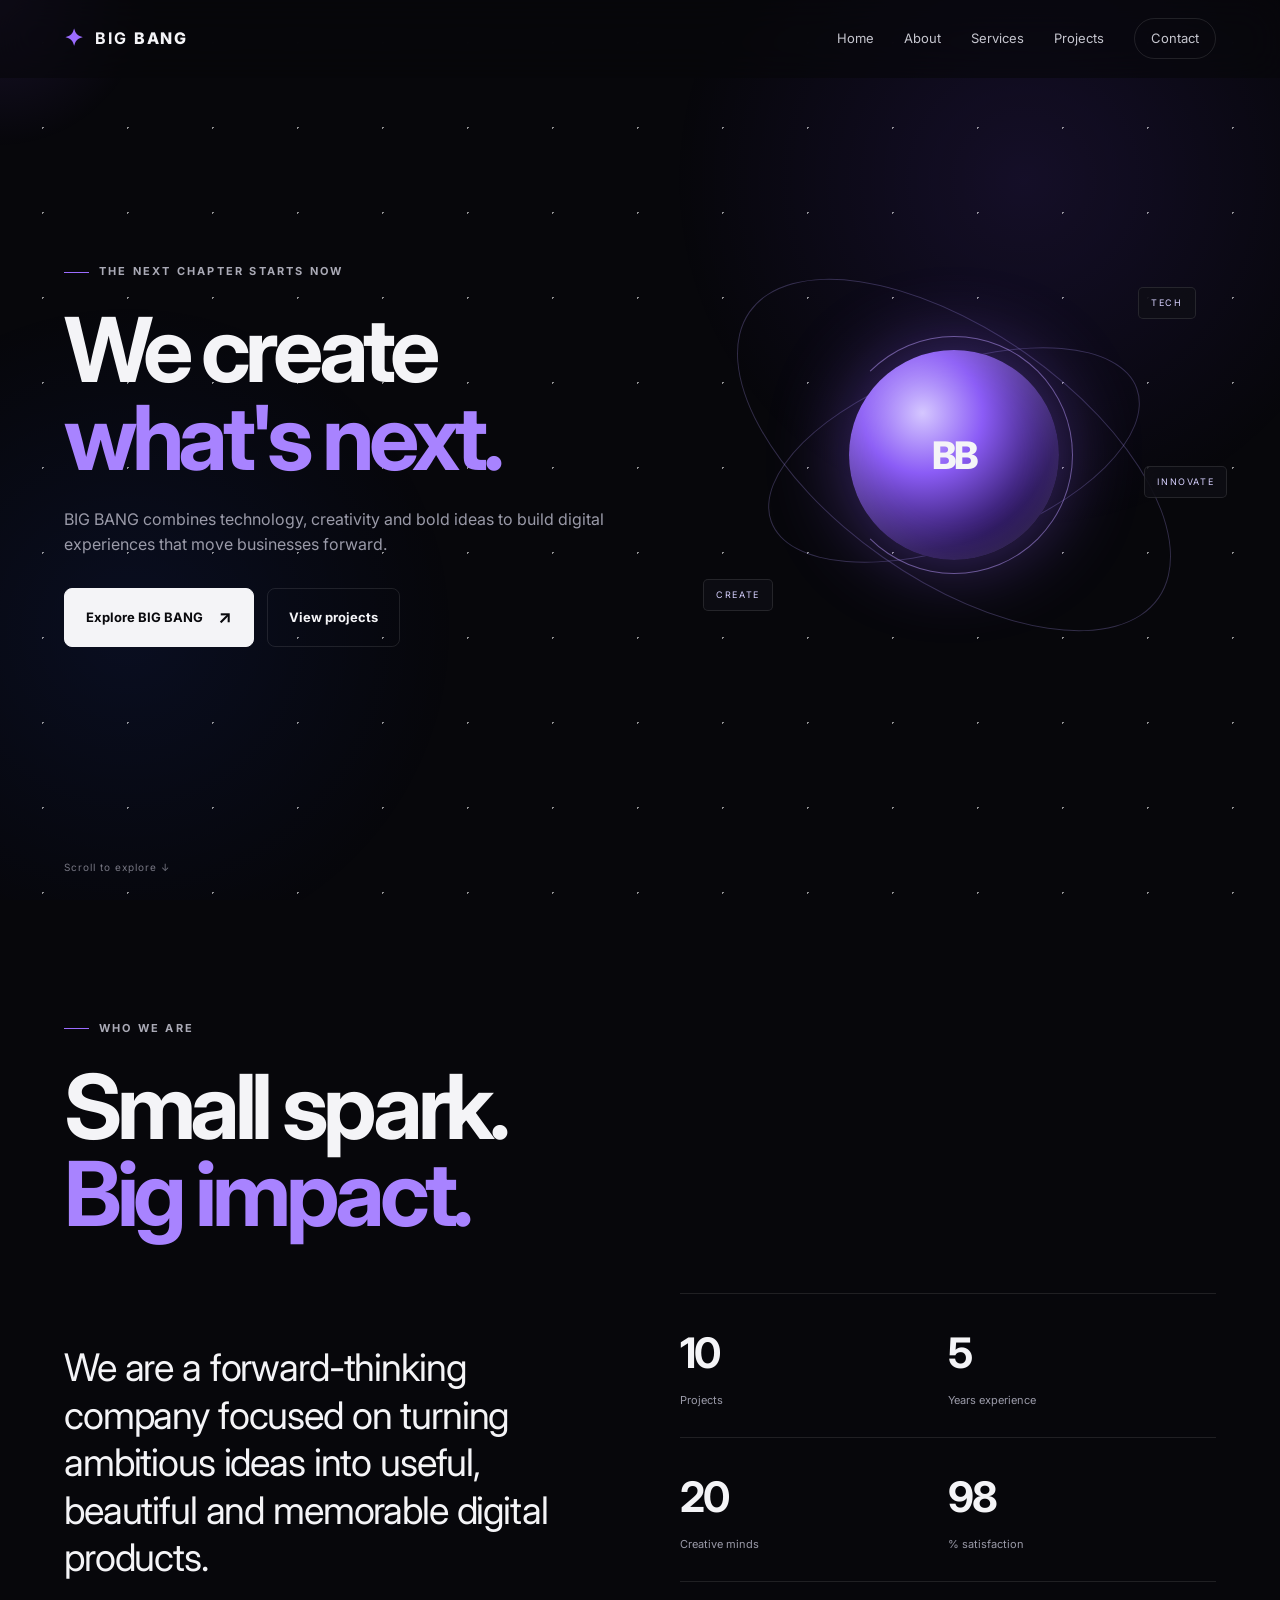
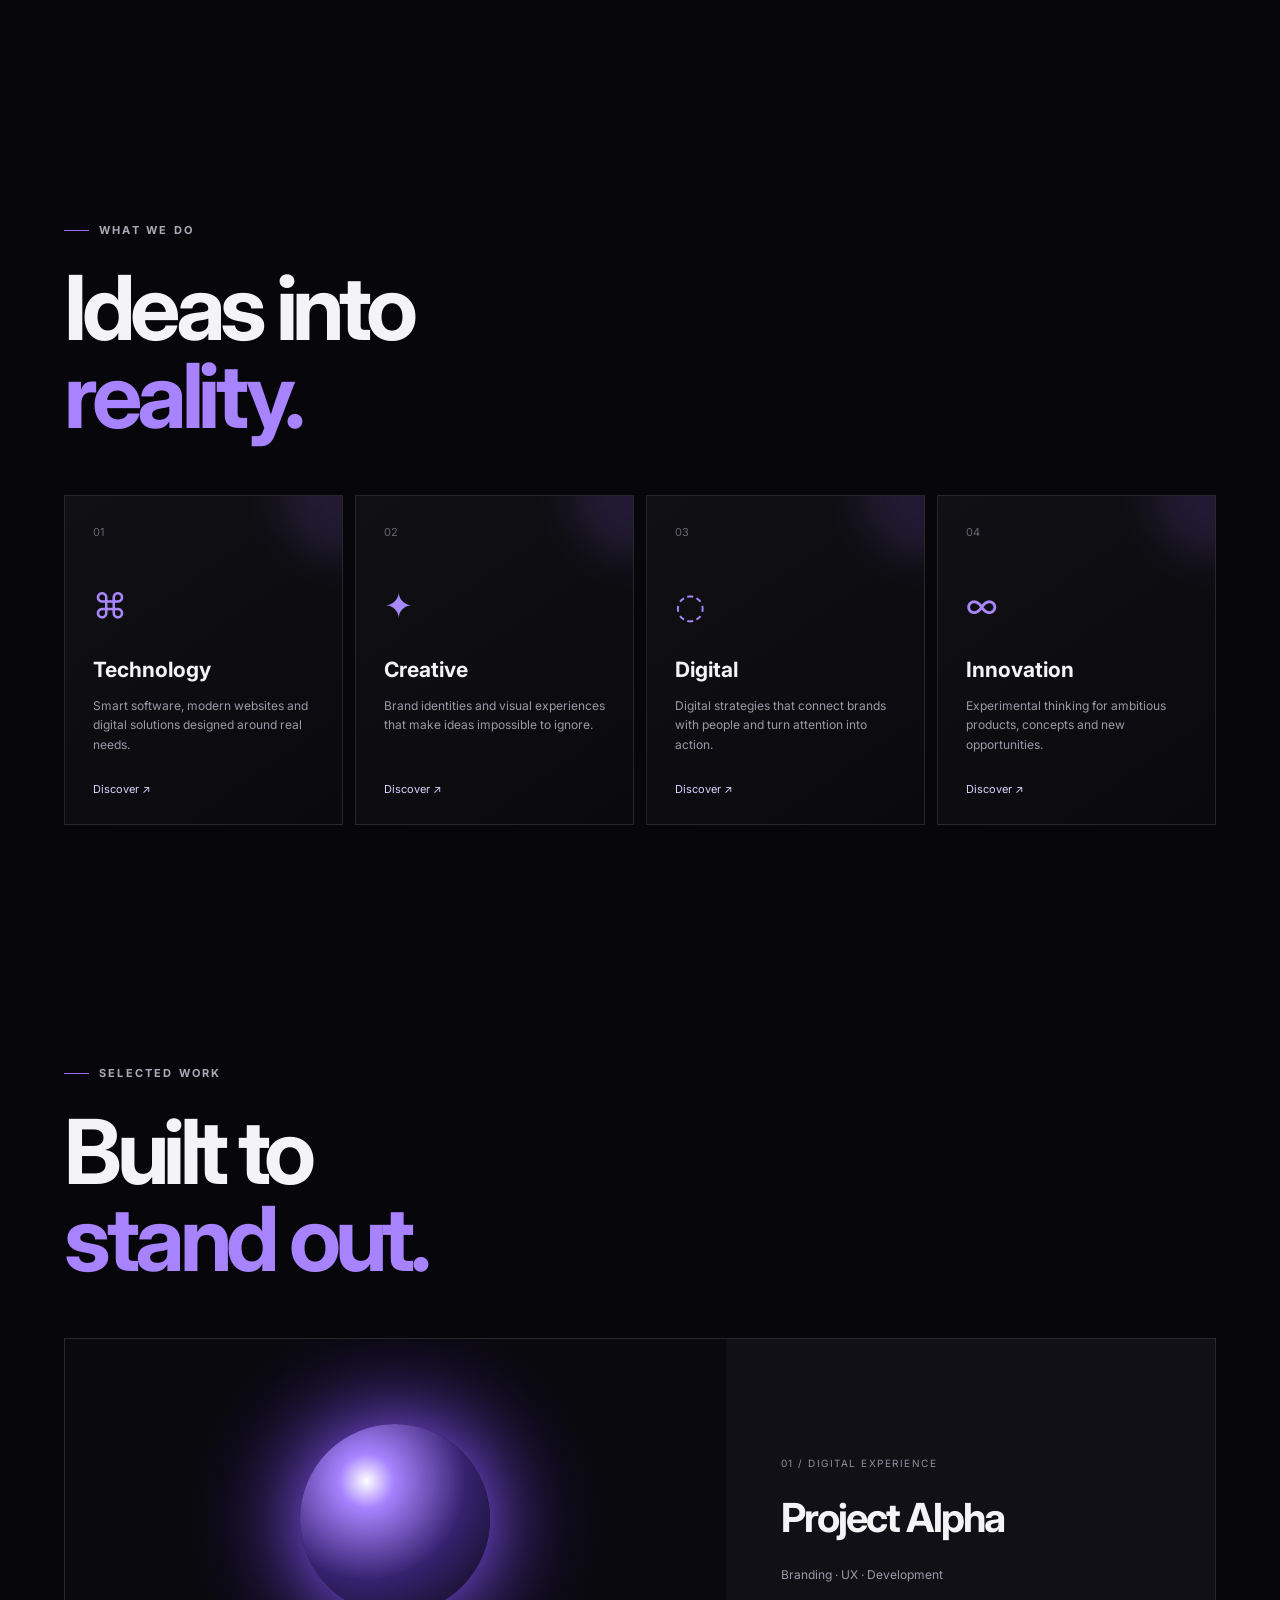
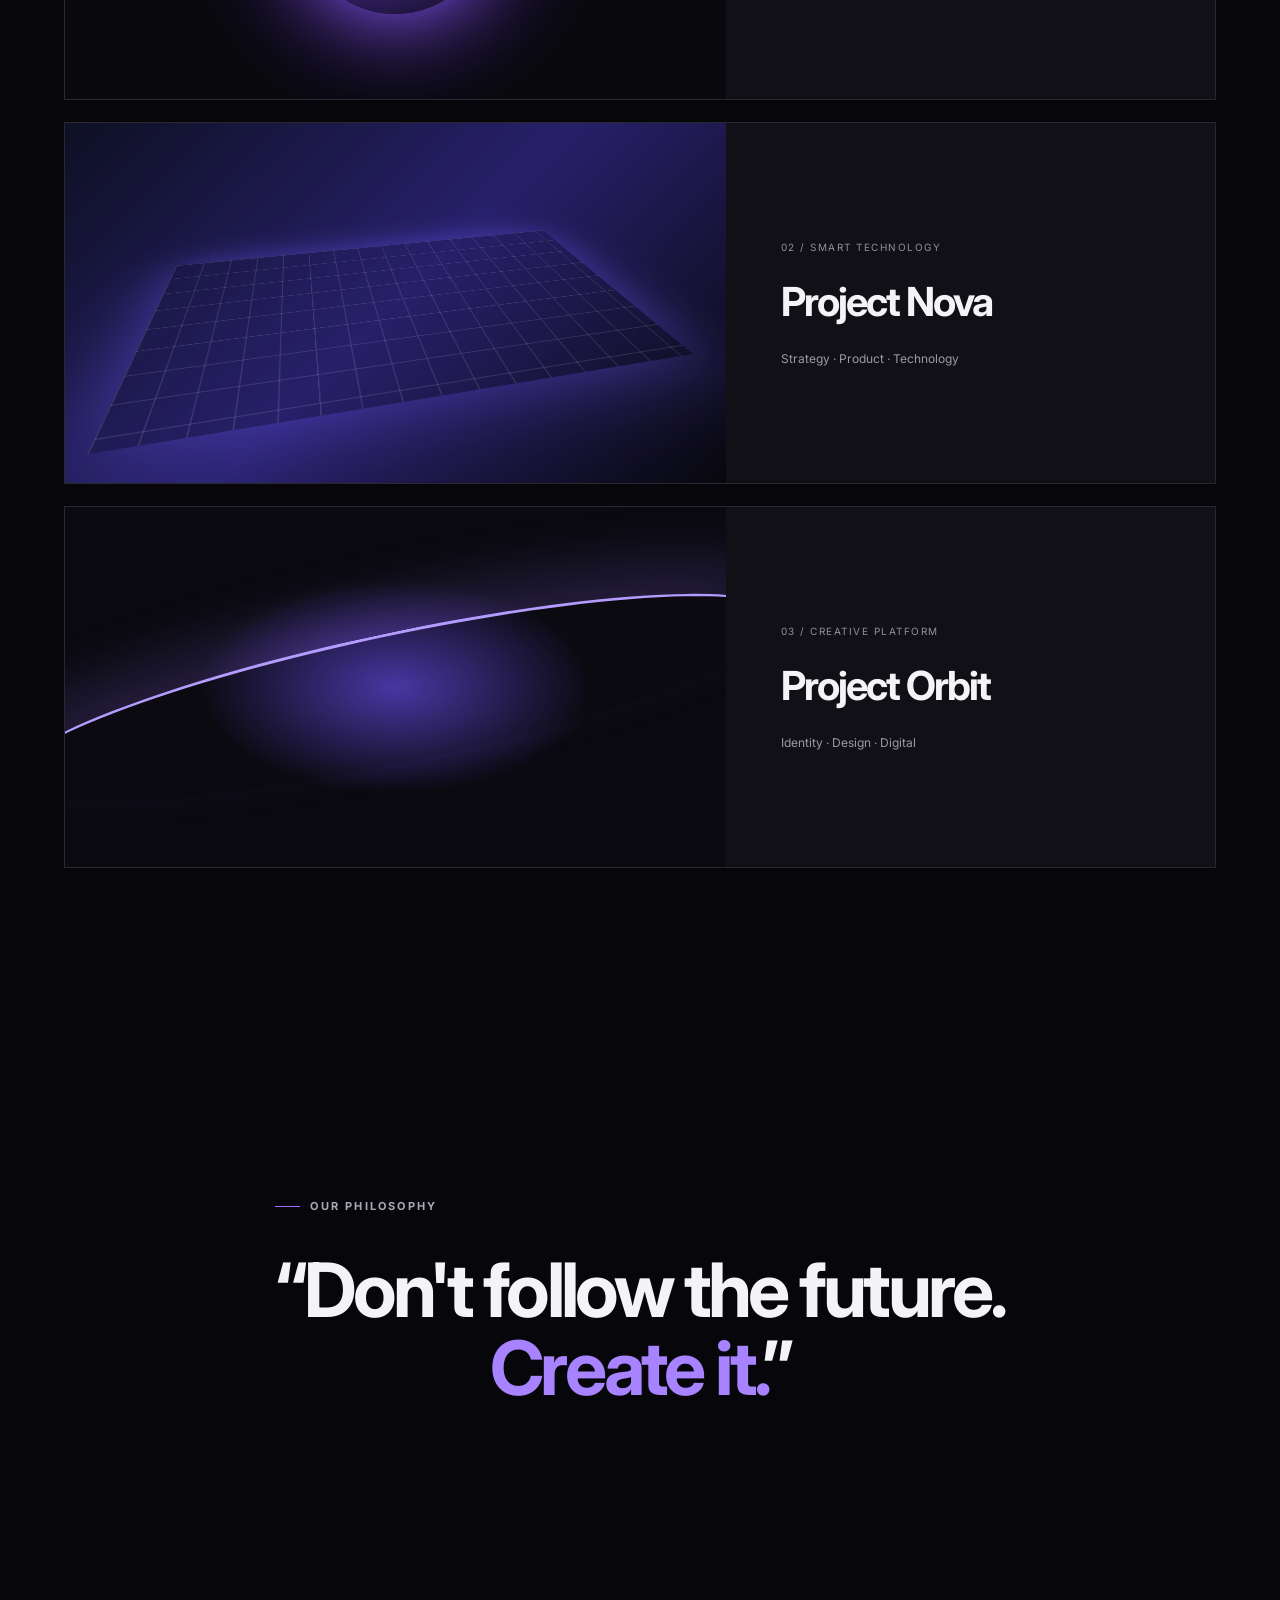
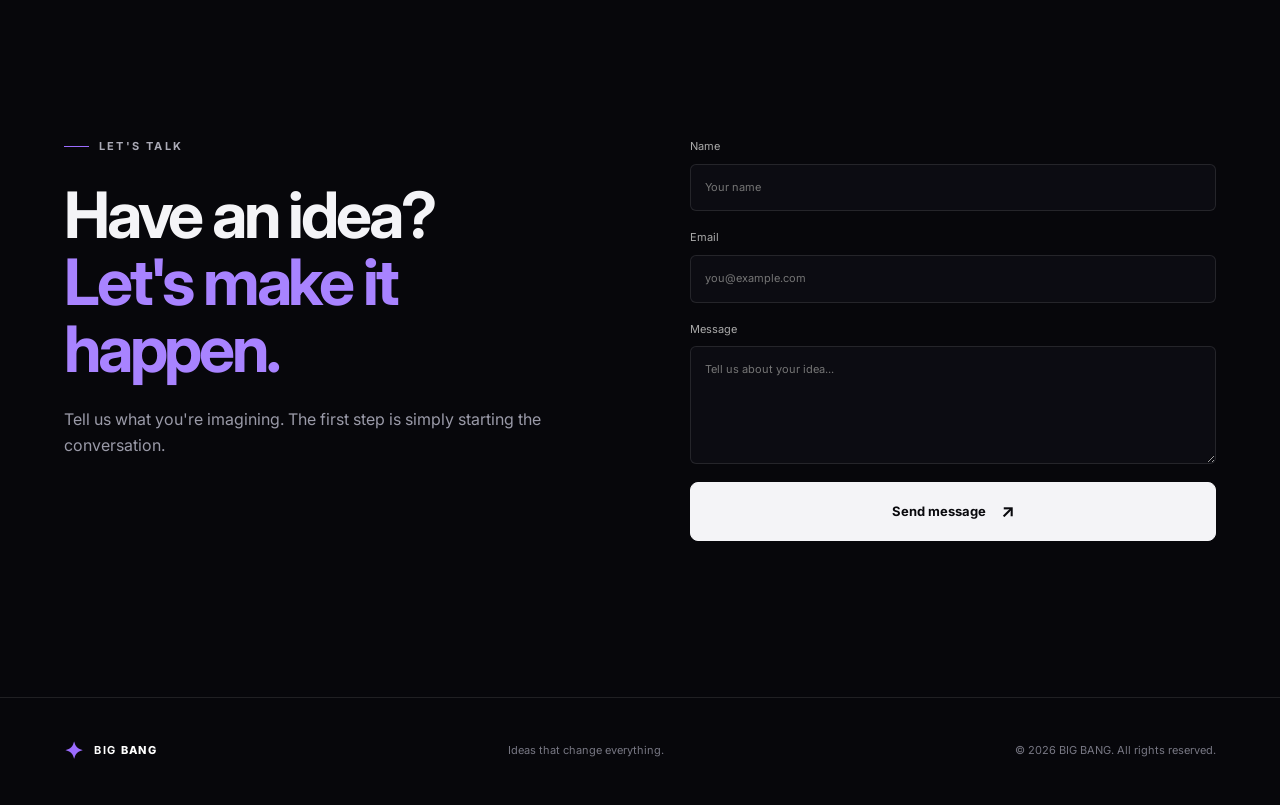
==== index.html @ d63a183f "Create BIG BANG website" ====
<!DOCTYPE html>
<html lang="en">
<head>
  <meta charset="UTF-8">
  <meta name="viewport" content="width=device-width, initial-scale=1.0">
  <meta name="description" content="BIG BANG — Technology, creativity and innovation.">
  <title>BIG BANG — Create the Future</title>
  <link rel="preconnect" href="https://fonts.googleapis.com">
  <link rel="preconnect" href="https://fonts.gstatic.com" crossorigin>
  <link href="https://fonts.googleapis.com/css2?family=Inter:wght@400;500;600;700;800&display=swap" rel="stylesheet">
  <link rel="stylesheet" href="style.css">
</head>
<body>
  <div class="cursor-glow"></div>
  <div class="stars"></div>

  <header class="site-header">
    <a class="logo" href="#home" aria-label="BIG BANG home">
      <span class="logo-mark">✦</span>
      <span>BIG <b>BANG</b></span>
    </a>

    <button class="menu-toggle" aria-label="Open menu" aria-expanded="false">☰</button>

    <nav class="nav">
      <a href="#home">Home</a>
      <a href="#about">About</a>
      <a href="#services">Services</a>
      <a href="#projects">Projects</a>
      <a href="#contact" class="nav-cta">Contact</a>
    </nav>
  </header>

  <main id="home">
    <section class="hero section">
      <div class="hero-copy reveal">
        <p class="eyebrow"><span></span> THE NEXT CHAPTER STARTS NOW</p>
        <h1>We create<br><em>what's next.</em></h1>
        <p class="hero-text">
          BIG BANG combines technology, creativity and bold ideas to build digital experiences that move businesses forward.
        </p>
        <div class="hero-actions">
          <a href="#services" class="button primary">Explore BIG BANG <span>↗</span></a>
          <a href="#projects" class="button ghost">View projects</a>
        </div>
      </div>

      <div class="hero-visual reveal">
        <div class="orbit orbit-one"></div>
        <div class="orbit orbit-two"></div>
        <div class="core">
          <div class="core-ring"></div>
          <span>BB</span>
        </div>
        <div class="floating-tag tag-one">TECH</div>
        <div class="floating-tag tag-two">CREATE</div>
        <div class="floating-tag tag-three">INNOVATE</div>
      </div>

      <a class="scroll-cue" href="#about">Scroll to explore ↓</a>
    </section>

    <section id="about" class="section about">
      <div class="section-heading reveal">
        <p class="eyebrow"><span></span> WHO WE ARE</p>
        <h2>Small spark.<br><em>Big impact.</em></h2>
      </div>
      <div class="about-content">
        <p class="lead reveal">
          We are a forward-thinking company focused on turning ambitious ideas into useful, beautiful and memorable digital products.
        </p>
        <div class="stats">
          <div class="stat reveal"><strong data-count="10">0</strong><span>Projects</span></div>
          <div class="stat reveal"><strong data-count="5">0</strong><span>Years experience</span></div>
          <div class="stat reveal"><strong data-count="20">0</strong><span>Creative minds</span></div>
          <div class="stat reveal"><strong data-count="98">0</strong><span>% satisfaction</span></div>
        </div>
      </div>
    </section>

    <section id="services" class="section">
      <div class="section-heading reveal">
        <p class="eyebrow"><span></span> WHAT WE DO</p>
        <h2>Ideas into<br><em>reality.</em></h2>
      </div>

      <div class="service-grid">
        <article class="service-card reveal">
          <div class="service-number">01</div>
          <div class="service-icon">⌘</div>
          <h3>Technology</h3>
          <p>Smart software, modern websites and digital solutions designed around real needs.</p>
          <a href="#contact">Discover <span>↗</span></a>
        </article>
        <article class="service-card reveal">
          <div class="service-number">02</div>
          <div class="service-icon">✦</div>
          <h3>Creative</h3>
          <p>Brand identities and visual experiences that make ideas impossible to ignore.</p>
          <a href="#contact">Discover <span>↗</span></a>
        </article>
        <article class="service-card reveal">
          <div class="service-number">03</div>
          <div class="service-icon">◌</div>
          <h3>Digital</h3>
          <p>Digital strategies that connect brands with people and turn attention into action.</p>
          <a href="#contact">Discover <span>↗</span></a>
        </article>
        <article class="service-card reveal">
          <div class="service-number">04</div>
          <div class="service-icon">∞</div>
          <h3>Innovation</h3>
          <p>Experimental thinking for ambitious products, concepts and new opportunities.</p>
          <a href="#contact">Discover <span>↗</span></a>
        </article>
      </div>
    </section>

    <section id="projects" class="section projects">
      <div class="section-heading reveal">
        <p class="eyebrow"><span></span> SELECTED WORK</p>
        <h2>Built to<br><em>stand out.</em></h2>
      </div>

      <div class="project-list">
        <article class="project-card project-a reveal">
          <div class="project-art"><div class="project-orb"></div></div>
          <div class="project-info">
            <p>01 / DIGITAL EXPERIENCE</p>
            <h3>Project Alpha</h3>
            <span>Branding · UX · Development</span>
          </div>
        </article>
        <article class="project-card project-b reveal">
          <div class="project-art"><div class="project-grid"></div></div>
          <div class="project-info">
            <p>02 / SMART TECHNOLOGY</p>
            <h3>Project Nova</h3>
            <span>Strategy · Product · Technology</span>
          </div>
        </article>
        <article class="project-card project-c reveal">
          <div class="project-art"><div class="project-wave"></div></div>
          <div class="project-info">
            <p>03 / CREATIVE PLATFORM</p>
            <h3>Project Orbit</h3>
            <span>Identity · Design · Digital</span>
          </div>
        </article>
      </div>
    </section>

    <section class="quote section">
      <div class="quote-inner reveal">
        <p class="eyebrow"><span></span> OUR PHILOSOPHY</p>
        <blockquote>“Don't follow the future.<br><em>Create it.</em>”</blockquote>
      </div>
    </section>

    <section id="contact" class="section contact">
      <div class="contact-copy reveal">
        <p class="eyebrow"><span></span> LET'S TALK</p>
        <h2>Have an idea?<br><em>Let's make it happen.</em></h2>
        <p>Tell us what you're imagining. The first step is simply starting the conversation.</p>
      </div>

      <form class="contact-form reveal" id="contactForm">
        <label>Name<input type="text" name="name" placeholder="Your name" required></label>
        <label>Email<input type="email" name="email" placeholder="you@example.com" required></label>
        <label>Message<textarea name="message" rows="5" placeholder="Tell us about your idea..." required></textarea></label>
        <button class="button primary" type="submit">Send message <span>↗</span></button>
        <p class="form-status" aria-live="polite"></p>
      </form>
    </section>
  </main>

  <footer>
    <div class="logo"><span class="logo-mark">✦</span><span>BIG <b>BANG</b></span></div>
    <p>Ideas that change everything.</p>
    <p>© <span id="year"></span> BIG BANG. All rights reserved.</p>
  </footer>

  <script src="script.js"></script>
</body>
</html>
---- style.css ----
:root{
  --bg:#07070b;
  --surface:#101016;
  --surface-2:#15151d;
  --text:#f4f4f7;
  --muted:#9a9aa8;
  --line:rgba(255,255,255,.10);
  --accent:#9b6cff;
  --accent-2:#5f7cff;
  --max:1180px;
}
*{box-sizing:border-box;margin:0;padding:0}
html{scroll-behavior:smooth}
body{
  background:var(--bg);color:var(--text);font-family:Inter,Arial,sans-serif;
  overflow-x:hidden;line-height:1.6;
}
body:before{
  content:"";position:fixed;inset:0;pointer-events:none;z-index:-3;
  background:radial-gradient(circle at 80% 20%,rgba(120,70,255,.12),transparent 28%),
             radial-gradient(circle at 10% 70%,rgba(40,90,255,.09),transparent 25%);
}
a{color:inherit;text-decoration:none}
button,input,textarea{font:inherit}
.stars{
  position:fixed;inset:0;z-index:-2;opacity:.55;pointer-events:none;
  background-image:radial-gradient(#fff 1px,transparent 1px);
  background-size:85px 85px;
  animation:starsMove 22s linear infinite;
}
.cursor-glow{
  position:fixed;width:320px;height:320px;border-radius:50%;pointer-events:none;
  transform:translate(-50%,-50%);z-index:-1;
  background:radial-gradient(circle,rgba(145,94,255,.13),transparent 65%);
}
.site-header{
  position:fixed;top:0;left:0;right:0;height:78px;padding:0 5%;
  display:flex;align-items:center;justify-content:space-between;z-index:20;
  background:rgba(7,7,11,.62);backdrop-filter:blur(18px);
  border-bottom:1px solid transparent;transition:.3s;
}
.site-header.scrolled{border-color:var(--line)}
.logo{display:flex;align-items:center;gap:10px;font-weight:700;letter-spacing:.12em}
.logo b{font-weight:800}
.logo-mark{color:var(--accent);font-size:23px}
.nav{display:flex;gap:30px;align-items:center}
.nav a{font-size:13px;color:#c6c6cf;transition:.2s}
.nav a:hover{color:#fff}
.nav-cta{border:1px solid var(--line);padding:9px 16px;border-radius:99px}
.menu-toggle{display:none;background:none;border:0;color:#fff;font-size:25px}
.section{width:min(var(--max),90%);margin:auto;padding:120px 0}
.hero{
  min-height:100vh;display:grid;grid-template-columns:1.05fr .95fr;
  align-items:center;gap:50px;position:relative;padding-top:130px;
}
.eyebrow{font-size:11px;letter-spacing:.2em;color:#aaaab6;font-weight:700;display:flex;align-items:center;gap:10px}
.eyebrow span{width:25px;height:1px;background:var(--accent);display:inline-block}
.hero h1,.section-heading h2{font-size:clamp(52px,7vw,96px);line-height:.98;letter-spacing:-.06em;margin:25px 0}
em{font-style:normal;color:#a883ff}
.hero-text{max-width:570px;color:var(--muted);font-size:16px}
.hero-actions{display:flex;gap:13px;margin-top:30px;flex-wrap:wrap}
.button{display:inline-flex;align-items:center;justify-content:center;gap:15px;border-radius:8px;padding:14px 21px;border:1px solid var(--line);font-size:13px;font-weight:700;cursor:pointer;transition:.25s}
.button span{font-size:18px}
.button.primary{background:#f4f4f7;color:#09090d;border-color:#f4f4f7}
.button.primary:hover{transform:translateY(-3px);box-shadow:0 15px 35px rgba(160,120,255,.2)}
.button.ghost:hover{background:rgba(255,255,255,.06)}
.hero-visual{height:560px;position:relative;display:grid;place-items:center}
.core{
  width:210px;height:210px;border-radius:50%;display:grid;place-items:center;position:relative;
  background:radial-gradient(circle at 35% 30%,#d5c7ff,#8b5cf6 30%,#2a155d 68%,#0b0717);
  box-shadow:0 0 80px rgba(140,91,255,.45),inset 0 0 45px rgba(255,255,255,.15);
  animation:pulse 4s ease-in-out infinite;
}
.core span{font-size:38px;font-weight:800;letter-spacing:-.08em}
.core-ring{position:absolute;inset:-14px;border:1px solid rgba(188,155,255,.5);border-radius:50%;border-left-color:transparent}
.orbit{position:absolute;border:1px solid rgba(180,160,255,.25);border-radius:50%;transform:rotate(-20deg)}
.orbit-one{width:390px;height:180px;animation:orbit 8s linear infinite}
.orbit-two{width:500px;height:250px;transform:rotate(35deg);animation:orbitReverse 11s linear infinite}
.floating-tag{position:absolute;border:1px solid var(--line);background:rgba(15,15,22,.75);backdrop-filter:blur(10px);padding:8px 12px;border-radius:5px;font-size:9px;letter-spacing:.18em;color:#d7d1ff}
.tag-one{top:20%;right:4%}.tag-two{bottom:22%;left:2%}.tag-three{top:52%;right:-2%}
.scroll-cue{position:absolute;bottom:25px;left:0;font-size:10px;color:#777783;letter-spacing:.1em}
.section-heading{margin-bottom:55px}
.about-content{display:grid;grid-template-columns:1fr 1fr;gap:80px;align-items:end}
.lead{font-size:clamp(23px,3vw,38px);line-height:1.25;letter-spacing:-.03em}
.stats{display:grid;grid-template-columns:1fr 1fr;border-top:1px solid var(--line)}
.stat{padding:25px 0;border-bottom:1px solid var(--line)}
.stat strong{font-size:42px;letter-spacing:-.05em;display:block}
.stat span{font-size:11px;color:var(--muted)}
.service-grid{display:grid;grid-template-columns:repeat(4,1fr);gap:12px}
.service-card{
  background:linear-gradient(145deg,rgba(255,255,255,.045),rgba(255,255,255,.015));
  border:1px solid var(--line);padding:28px;min-height:330px;position:relative;
  transition:.3s;overflow:hidden;
}
.service-card:before{content:"";position:absolute;width:120px;height:120px;border-radius:50%;right:-60px;top:-60px;background:rgba(151,104,255,.15);filter:blur(20px)}
.service-card:hover{transform:translateY(-7px);border-color:rgba(170,130,255,.4)}
.service-number{font-size:11px;color:#666672}
.service-icon{font-size:35px;color:#a987ff;margin:35px 0 20px}
.service-card h3{font-size:21px;margin-bottom:10px}
.service-card p{font-size:12px;color:var(--muted)}
.service-card a{position:absolute;bottom:25px;font-size:11px;color:#d9d2ff}
.project-list{display:grid;gap:22px}
.project-card{display:grid;grid-template-columns:1.35fr 1fr;min-height:360px;background:var(--surface);border:1px solid var(--line);overflow:hidden}
.project-art{min-height:360px;position:relative;overflow:hidden}
.project-a .project-art{background:radial-gradient(circle at 50% 50%,#8d5cff,transparent 17%),radial-gradient(circle at 50% 50%,#271553,transparent 55%),#09090e}
.project-b .project-art{background:linear-gradient(135deg,#0e1024,#27206a,#08080d)}
.project-c .project-art{background:radial-gradient(ellipse at 50% 50%,#4936a3,transparent 42%),#0a0a10}
.project-orb{position:absolute;width:190px;height:190px;border-radius:50%;top:50%;left:50%;transform:translate(-50%,-50%);box-shadow:0 0 80px #8d5cff;background:radial-gradient(circle at 35% 30%,#fff,#a783ff 15%,#36216e 55%,#09090e)}
.project-grid{position:absolute;inset:15%;background:linear-gradient(rgba(255,255,255,.12) 1px,transparent 1px),linear-gradient(90deg,rgba(255,255,255,.12) 1px,transparent 1px);background-size:30px 30px;transform:perspective(400px) rotateX(55deg) rotateZ(-12deg);box-shadow:0 0 70px rgba(111,91,255,.5)}
.project-wave{position:absolute;width:120%;height:130px;left:-10%;top:35%;border:3px solid #b49cff;border-color:#b49cff transparent transparent;border-radius:50%;transform:rotate(-12deg);box-shadow:0 -30px 60px rgba(150,110,255,.2)}
.project-info{padding:55px;display:flex;flex-direction:column;justify-content:center}
.project-info p{font-size:10px;color:#918f9f;letter-spacing:.15em}
.project-info h3{font-size:40px;letter-spacing:-.05em;margin:15px 0}
.project-info span{font-size:12px;color:var(--muted)}
.quote{min-height:70vh;display:grid;place-items:center;text-align:center}
.quote blockquote{font-size:clamp(40px,6vw,75px);font-weight:700;line-height:1.05;letter-spacing:-.05em;margin-top:35px}
.contact{display:grid;grid-template-columns:1fr 1fr;gap:100px;align-items:start}
.contact h2{font-size:clamp(40px,5vw,65px);line-height:1.05;letter-spacing:-.05em;margin:25px 0}
.contact-copy>p:last-child{color:var(--muted);max-width:480px}
.contact-form{display:grid;gap:18px}
.contact-form label{font-size:11px;color:#aaa;display:grid;gap:8px}
.contact-form input,.contact-form textarea{
  width:100%;border:1px solid var(--line);background:#0c0c12;color:#fff;padding:14px;border-radius:6px;outline:0;resize:vertical
}
.contact-form input:focus,.contact-form textarea:focus{border-color:#9c78ff}
.form-status{font-size:11px;color:#9e8ad2;min-height:18px}
footer{border-top:1px solid var(--line);padding:35px 5%;display:flex;justify-content:space-between;gap:20px;align-items:center;color:#777783;font-size:11px}
footer .logo{color:#fff}
.reveal{opacity:0;transform:translateY(28px);transition:opacity .8s ease,transform .8s ease}
.reveal.visible{opacity:1;transform:none}
@keyframes pulse{50%{transform:scale(1.04);box-shadow:0 0 110px rgba(140,91,255,.6),inset 0 0 45px rgba(255,255,255,.2)}}
@keyframes orbit{to{transform:rotate(340deg)}}
@keyframes orbitReverse{to{transform:rotate(-325deg)}}
@keyframes starsMove{to{background-position:0 85px}}
@media(max-width:850px){
  .nav{position:absolute;top:78px;left:5%;right:5%;display:none;flex-direction:column;align-items:stretch;padding:18px;background:rgba(12,12,18,.96);border:1px solid var(--line);border-radius:12px}
  .nav.open{display:flex}.nav a{padding:8px}.menu-toggle{display:block}
  .hero{grid-template-columns:1fr;padding-top:120px}.hero-visual{height:430px;order:-1}
  .hero h1{font-size:58px}.about-content,.contact{grid-template-columns:1fr;gap:45px}
  .service-grid{grid-template-columns:1fr 1fr}
  .project-card{grid-template-columns:1fr}.project-art{min-height:280px}.project-info{padding:35px}
  footer{flex-direction:column;align-items:flex-start}
}
@media(max-width:520px){
  .section{padding:90px 0}.service-grid{grid-template-columns:1fr}
  .hero-visual{transform:scale(.78);margin:-30px 0}.hero h1{font-size:50px}
  .hero-text{font-size:14px}.stats{grid-template-columns:1fr 1fr}
  .project-info h3{font-size:32px}.cursor-glow{display:none}
}
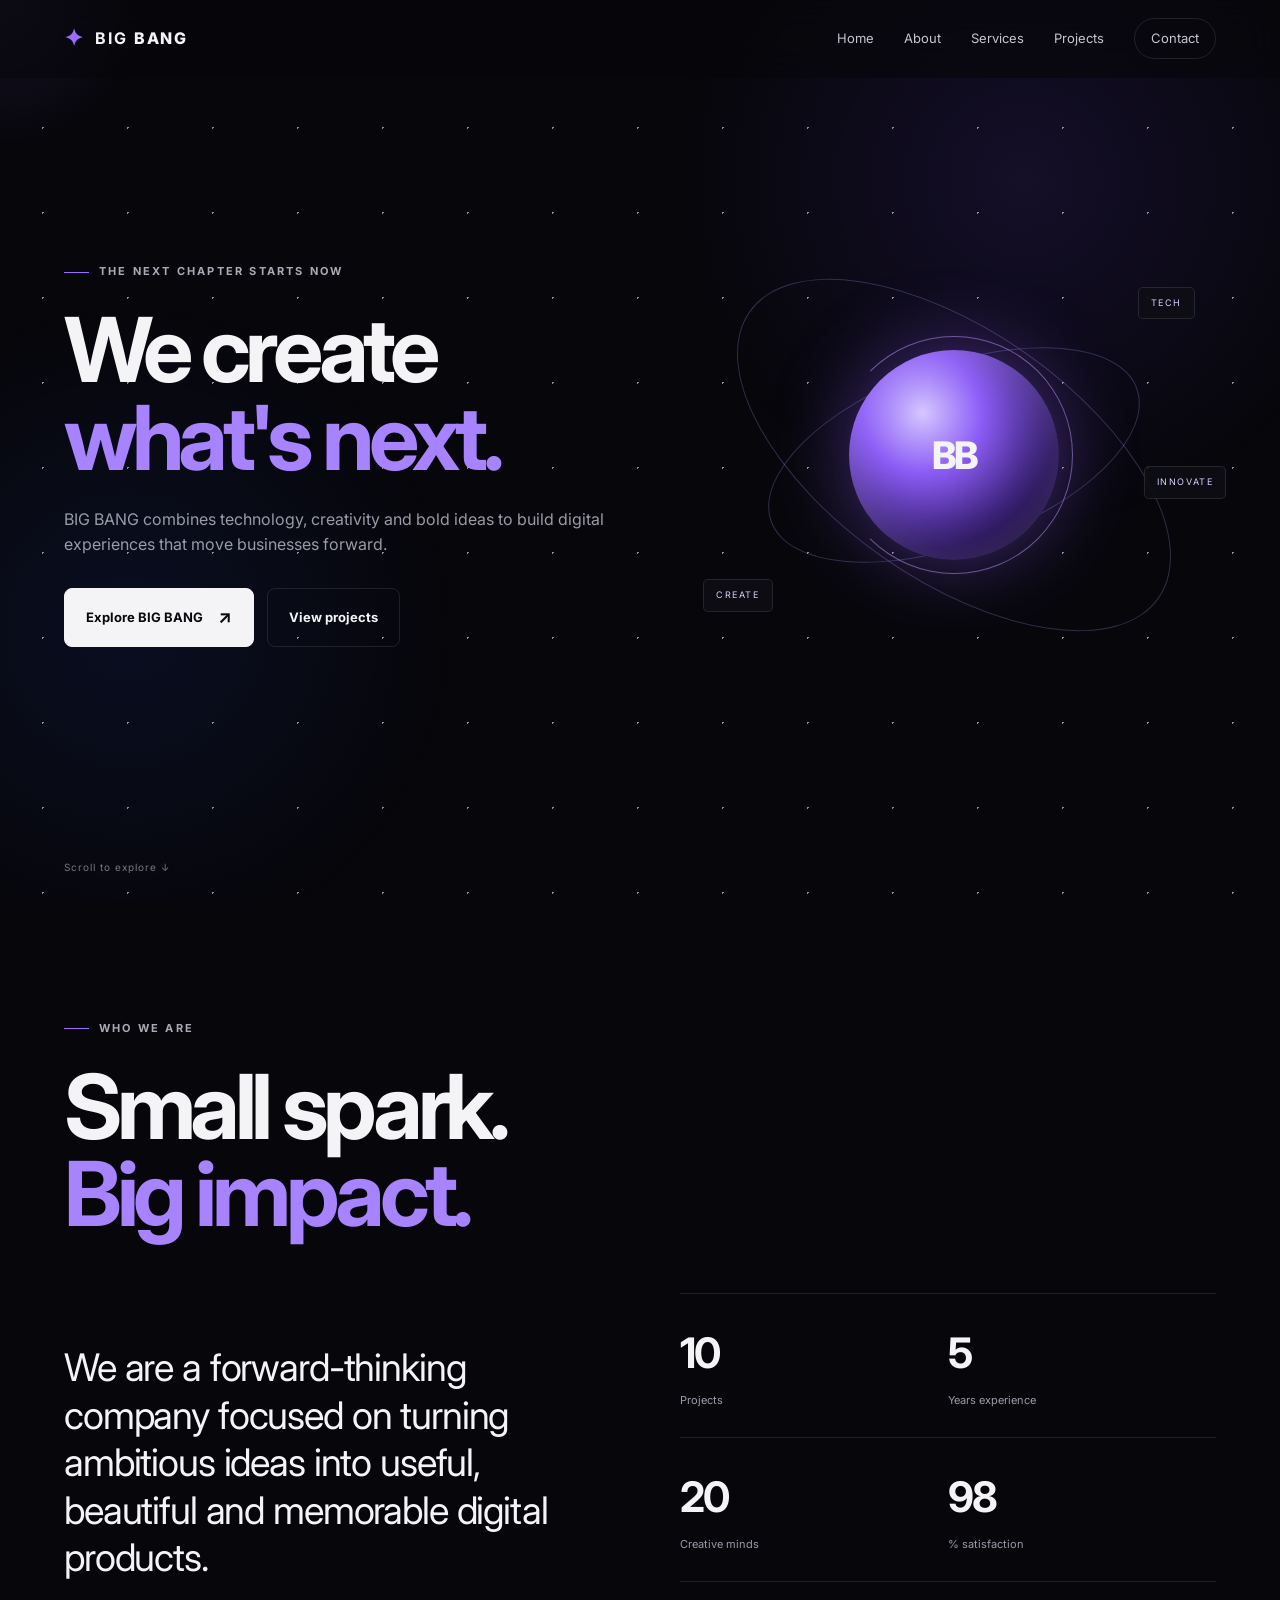
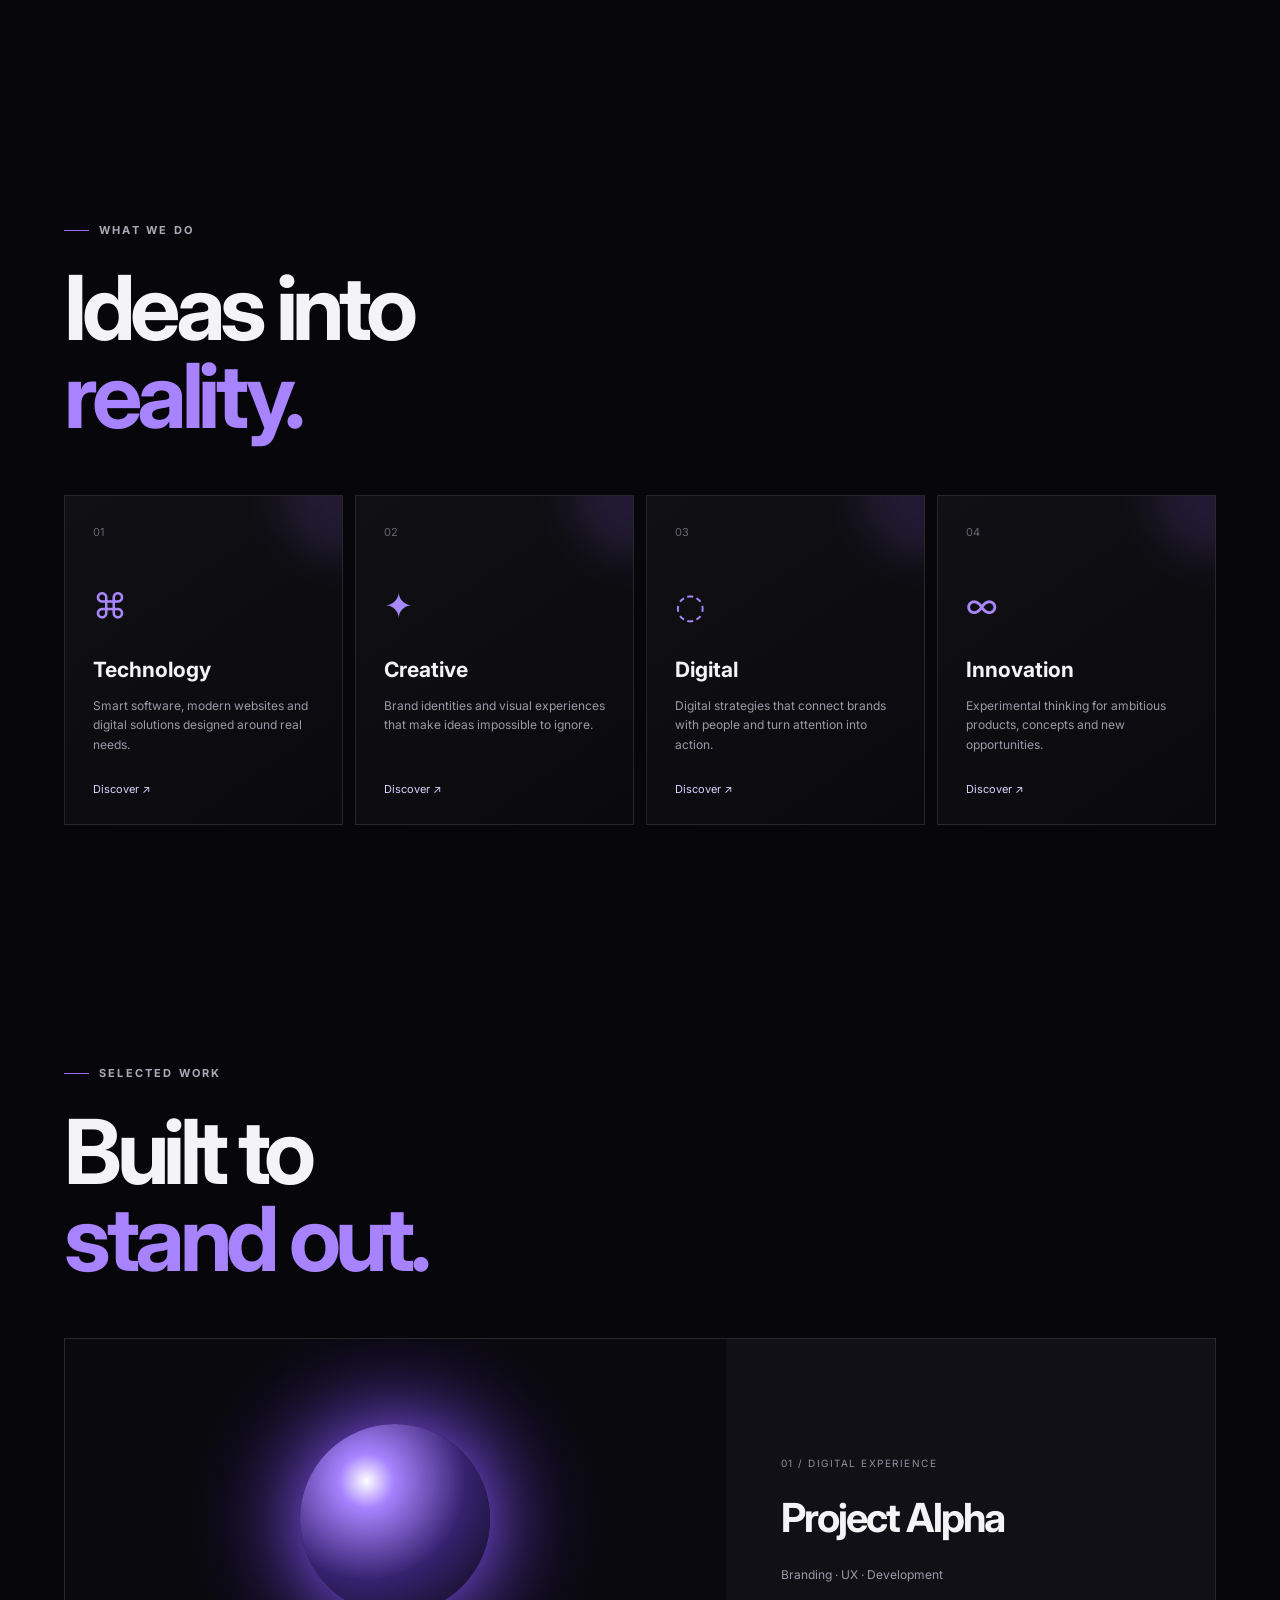
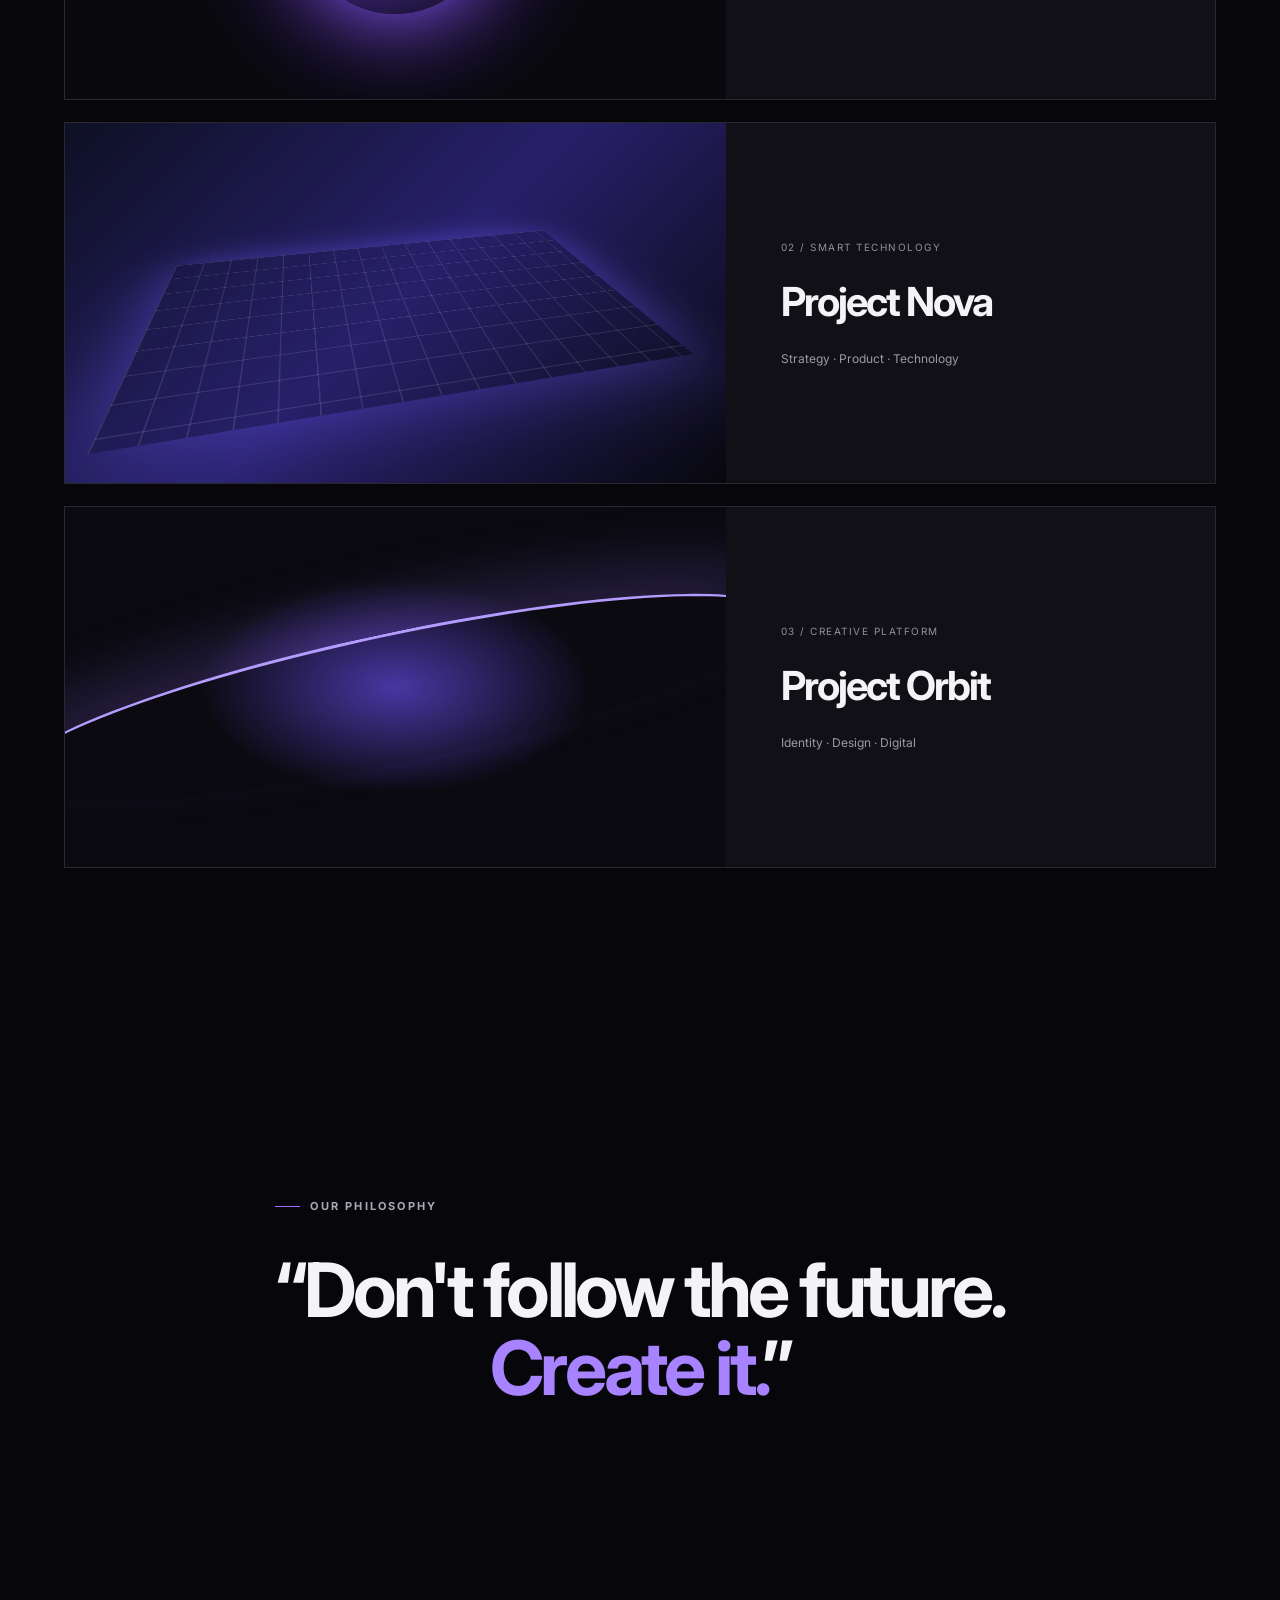
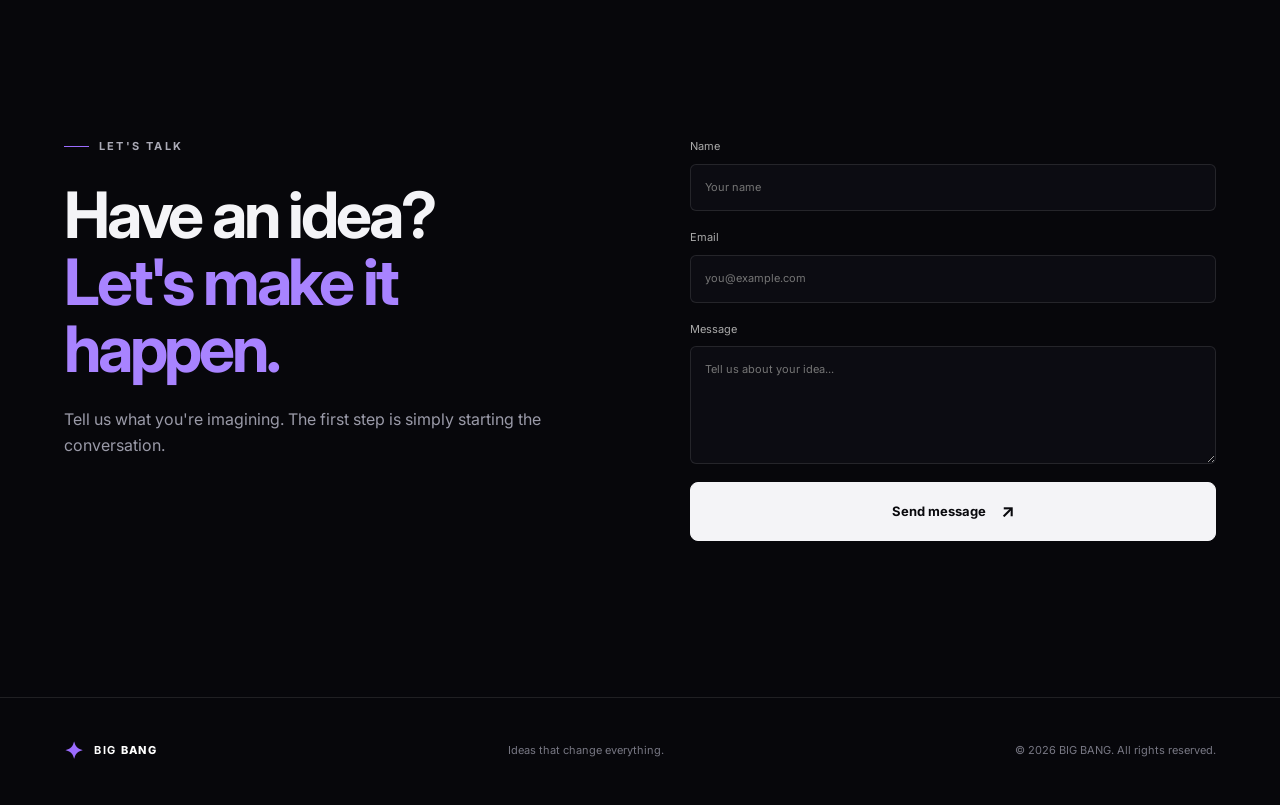
==== commit 34e861ae: "Update index.html" ====
--- a/index.html
+++ b/index.html
@@ -4,7 +4,7 @@
   <meta charset="UTF-8">
   <meta name="viewport" content="width=device-width, initial-scale=1.0">
   <meta name="description" content="BIG BANG — Technology, creativity and innovation.">
-  <title>BIG BANG — Create the Future</title>
+  <title>BIG BANG — Create the Future!</title>
   <link rel="preconnect" href="https://fonts.googleapis.com">
   <link rel="preconnect" href="https://fonts.gstatic.com" crossorigin>
   <link href="https://fonts.googleapis.com/css2?family=Inter:wght@400;500;600;700;800&display=swap" rel="stylesheet">
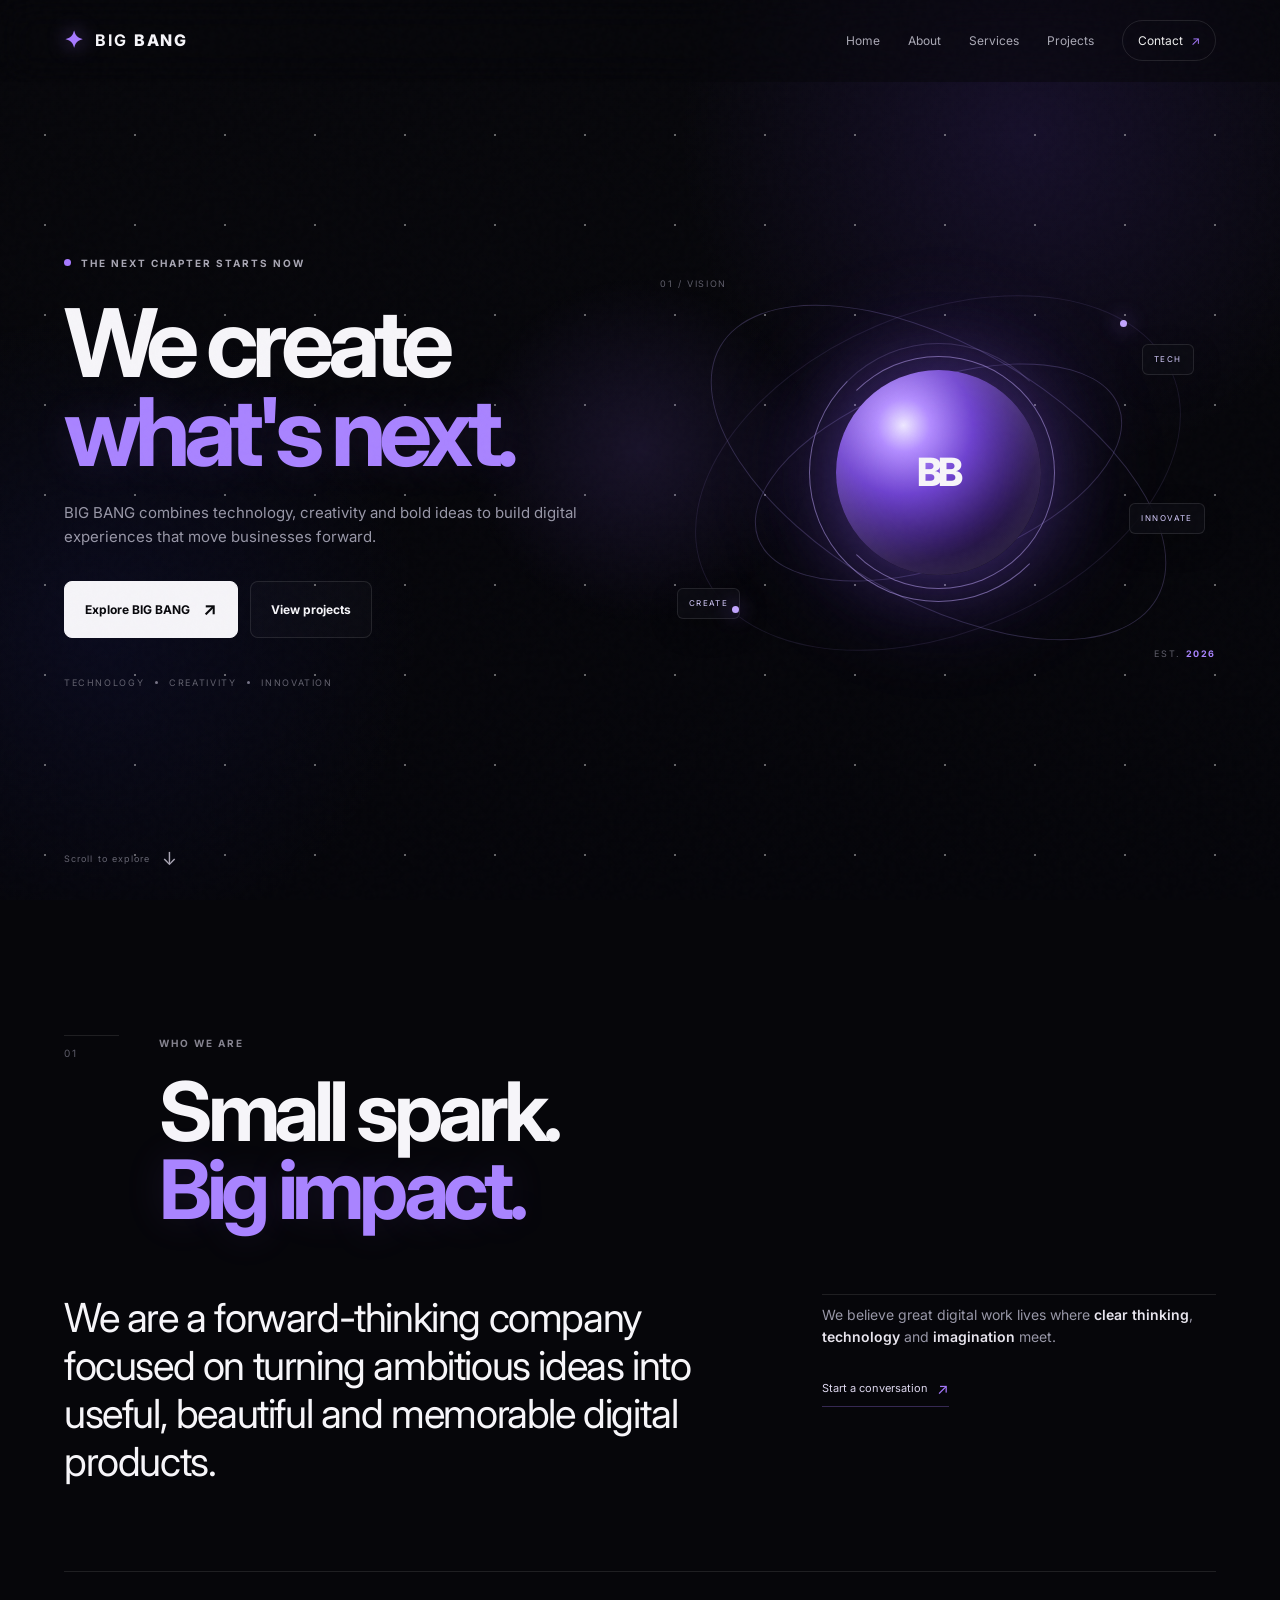
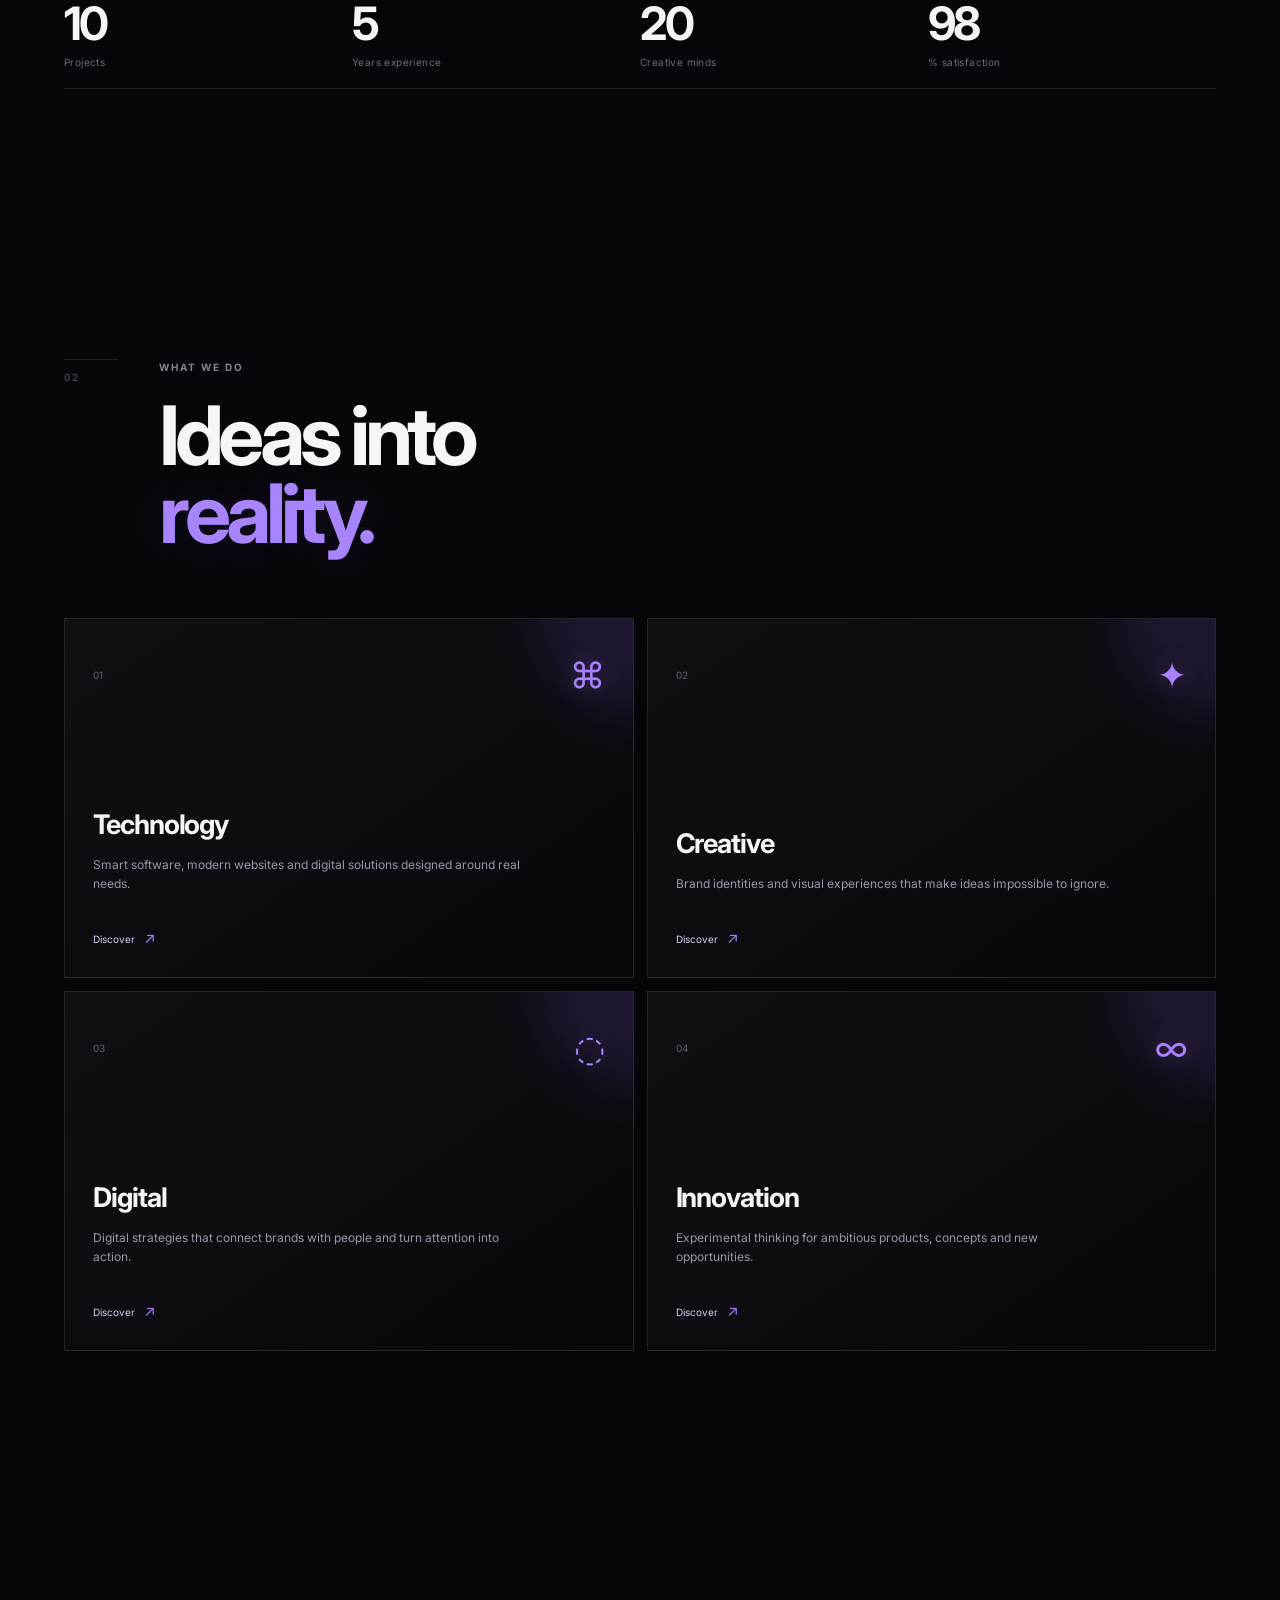
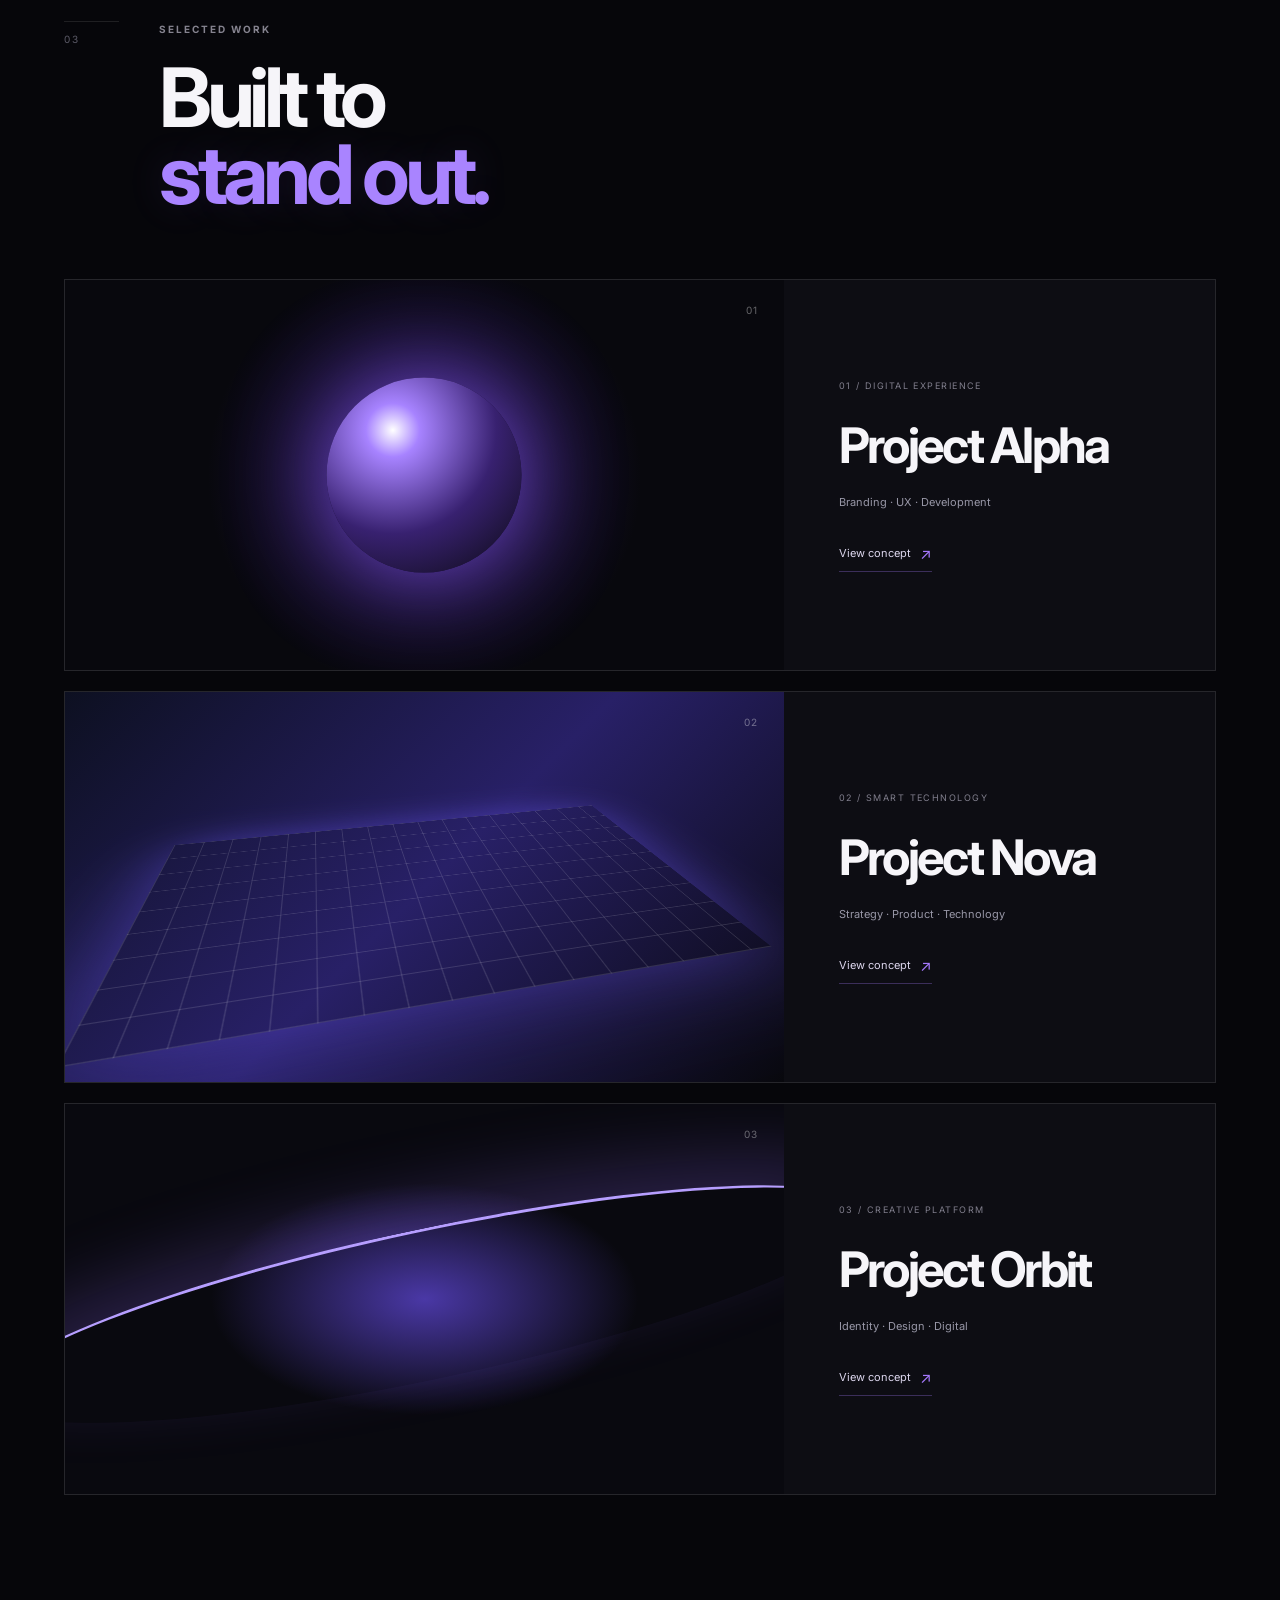
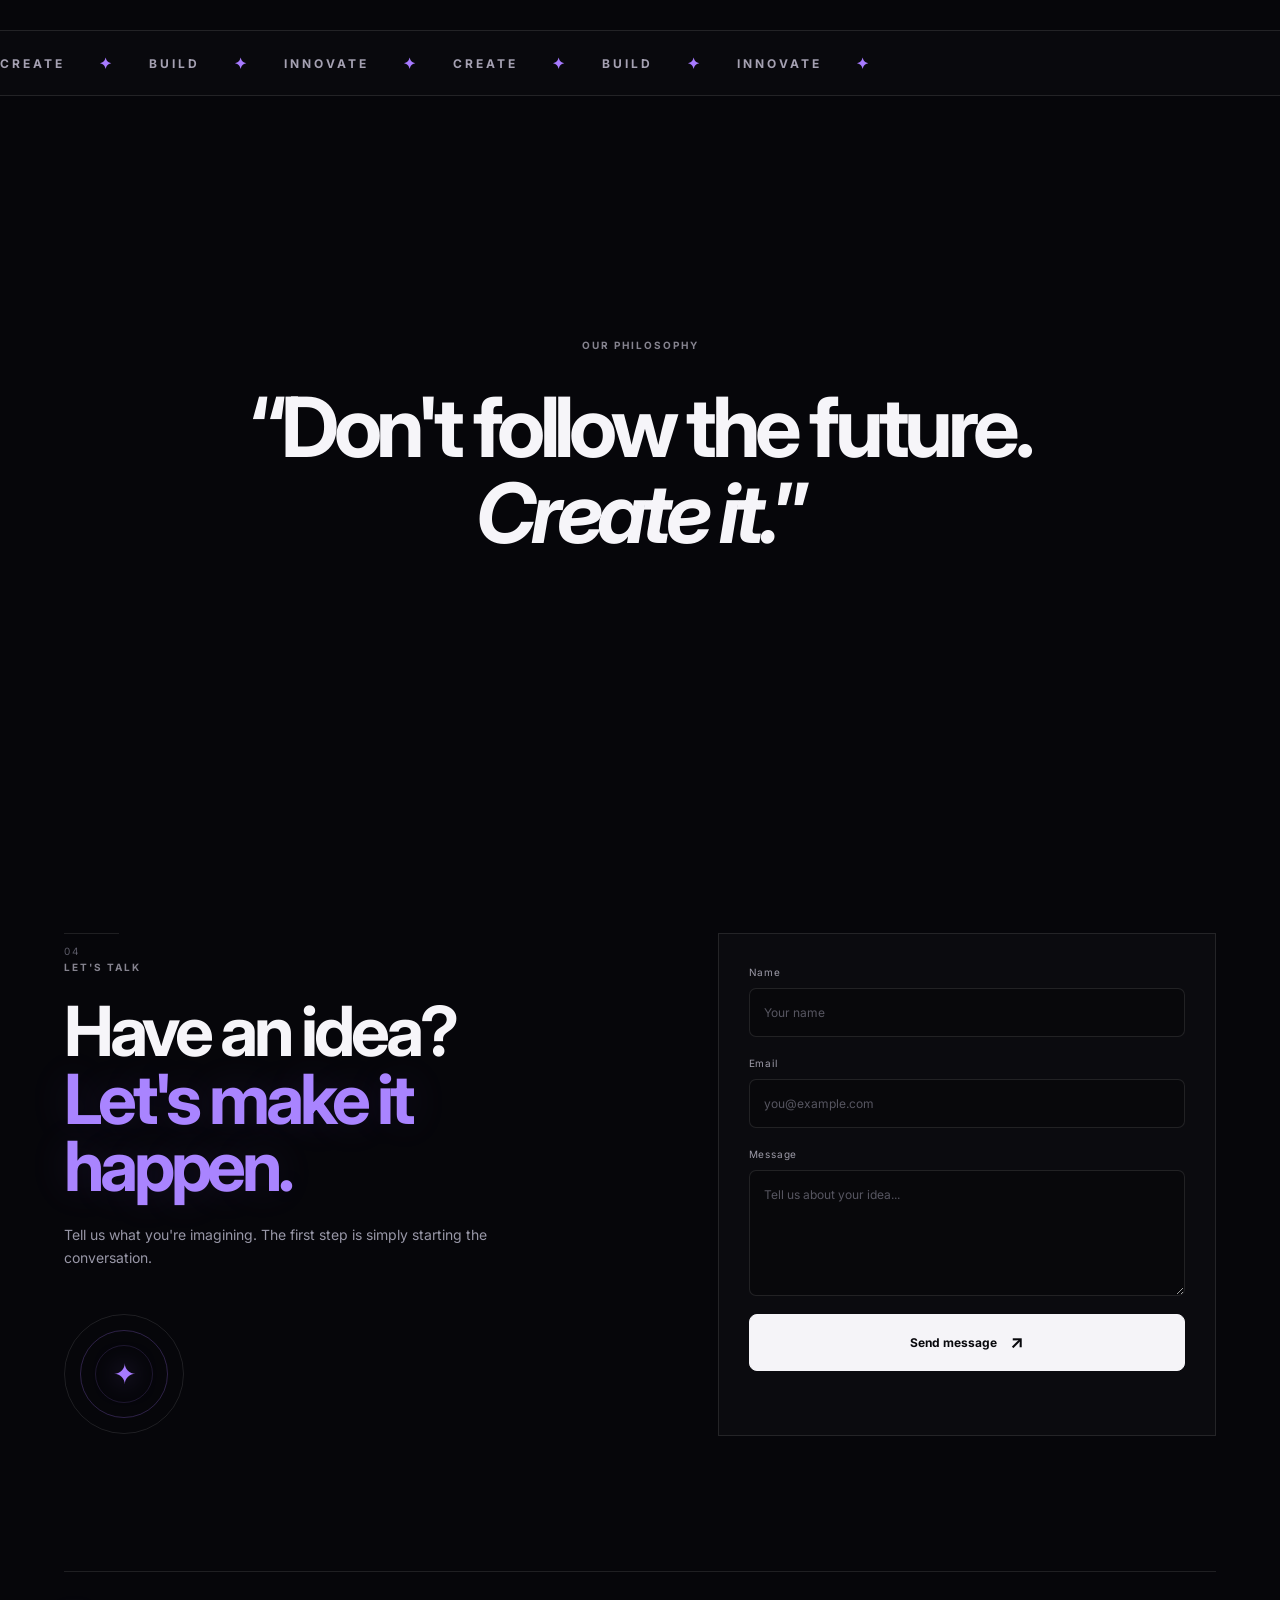
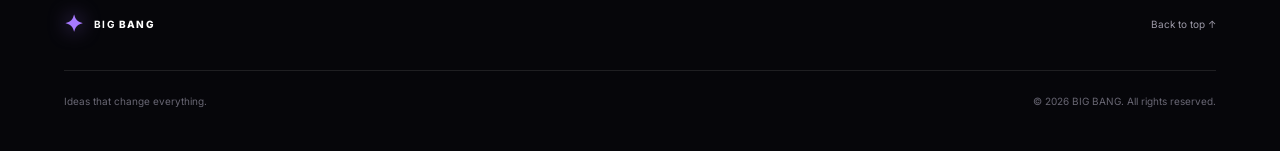
==== commit 8e07846a: "Add files via upload" ====
--- a/index.html
+++ b/index.html
@@ -4,52 +4,63 @@
   <meta charset="UTF-8">
   <meta name="viewport" content="width=device-width, initial-scale=1.0">
   <meta name="description" content="BIG BANG — Technology, creativity and innovation.">
-  <title>BIG BANG — Create the Future!</title>
+  <meta name="theme-color" content="#07070b">
+  <title>BIG BANG — Create What's Next</title>
   <link rel="preconnect" href="https://fonts.googleapis.com">
   <link rel="preconnect" href="https://fonts.gstatic.com" crossorigin>
   <link href="https://fonts.googleapis.com/css2?family=Inter:wght@400;500;600;700;800&display=swap" rel="stylesheet">
   <link rel="stylesheet" href="style.css">
 </head>
 <body>
-  <div class="cursor-glow"></div>
-  <div class="stars"></div>
+  <div class="page-noise" aria-hidden="true"></div>
+  <div class="stars" aria-hidden="true"></div>
+  <div class="cursor-glow" aria-hidden="true"></div>
 
-  <header class="site-header">
+  <header class="site-header" id="top">
     <a class="logo" href="#home" aria-label="BIG BANG home">
       <span class="logo-mark">✦</span>
       <span>BIG <b>BANG</b></span>
     </a>
 
-    <button class="menu-toggle" aria-label="Open menu" aria-expanded="false">☰</button>
-
-    <nav class="nav">
-      <a href="#home">Home</a>
+    <nav class="nav" aria-label="Main navigation">
+      <a class="active" href="#home">Home</a>
       <a href="#about">About</a>
       <a href="#services">Services</a>
       <a href="#projects">Projects</a>
-      <a href="#contact" class="nav-cta">Contact</a>
+      <a href="#contact" class="nav-cta">Contact <span>↗</span></a>
     </nav>
+
+    <button class="menu-toggle" type="button" aria-label="Open menu" aria-expanded="false">
+      <span></span><span></span>
+    </button>
   </header>
 
   <main id="home">
     <section class="hero section">
       <div class="hero-copy reveal">
-        <p class="eyebrow"><span></span> THE NEXT CHAPTER STARTS NOW</p>
+        <div class="hero-kicker"><span class="pulse-dot"></span><span>THE NEXT CHAPTER STARTS NOW</span></div>
         <h1>We create<br><em>what's next.</em></h1>
-        <p class="hero-text">
-          BIG BANG combines technology, creativity and bold ideas to build digital experiences that move businesses forward.
-        </p>
+        <p class="hero-text">BIG BANG combines technology, creativity and bold ideas to build digital experiences that move businesses forward.</p>
         <div class="hero-actions">
           <a href="#services" class="button primary">Explore BIG BANG <span>↗</span></a>
           <a href="#projects" class="button ghost">View projects</a>
         </div>
+        <div class="hero-meta">
+          <span>TECHNOLOGY</span><i></i><span>CREATIVITY</span><i></i><span>INNOVATION</span>
+        </div>
       </div>
 
-      <div class="hero-visual reveal">
+      <div class="hero-visual reveal" aria-hidden="true">
+        <div class="visual-label label-top">01 / VISION</div>
+        <div class="visual-label label-bottom">EST. <b>2026</b></div>
         <div class="orbit orbit-one"></div>
         <div class="orbit orbit-two"></div>
+        <div class="orbit orbit-three"></div>
+        <div class="orbit-dot dot-one"></div>
+        <div class="orbit-dot dot-two"></div>
         <div class="core">
-          <div class="core-ring"></div>
+          <div class="core-ring ring-a"></div>
+          <div class="core-ring ring-b"></div>
           <span>BB</span>
         </div>
         <div class="floating-tag tag-one">TECH</div>
@@ -57,111 +68,108 @@
         <div class="floating-tag tag-three">INNOVATE</div>
       </div>
 
-      <a class="scroll-cue" href="#about">Scroll to explore ↓</a>
+      <a class="scroll-cue" href="#about"><span>Scroll to explore</span><b>↓</b></a>
     </section>
 
     <section id="about" class="section about">
       <div class="section-heading reveal">
-        <p class="eyebrow"><span></span> WHO WE ARE</p>
-        <h2>Small spark.<br><em>Big impact.</em></h2>
+        <div class="section-index">01</div>
+        <div>
+          <p class="eyebrow">WHO WE ARE</p>
+          <h2>Small spark.<br><em>Big impact.</em></h2>
+        </div>
       </div>
       <div class="about-content">
-        <p class="lead reveal">
-          We are a forward-thinking company focused on turning ambitious ideas into useful, beautiful and memorable digital products.
-        </p>
-        <div class="stats">
-          <div class="stat reveal"><strong data-count="10">0</strong><span>Projects</span></div>
-          <div class="stat reveal"><strong data-count="5">0</strong><span>Years experience</span></div>
-          <div class="stat reveal"><strong data-count="20">0</strong><span>Creative minds</span></div>
-          <div class="stat reveal"><strong data-count="98">0</strong><span>% satisfaction</span></div>
+        <p class="lead reveal">We are a forward-thinking company focused on turning ambitious ideas into useful, beautiful and memorable digital products.</p>
+        <div class="about-side reveal">
+          <p>We believe great digital work lives where <strong>clear thinking</strong>, <strong>technology</strong> and <strong>imagination</strong> meet.</p>
+          <a class="text-link" href="#contact">Start a conversation <span>↗</span></a>
         </div>
+      </div>
+      <div class="stats reveal">
+        <div class="stat"><strong data-count="10">0</strong><span>Projects</span></div>
+        <div class="stat"><strong data-count="5">0</strong><span>Years experience</span></div>
+        <div class="stat"><strong data-count="20">0</strong><span>Creative minds</span></div>
+        <div class="stat"><strong data-count="98">0</strong><span>% satisfaction</span></div>
       </div>
     </section>
 
-    <section id="services" class="section">
+    <section id="services" class="section services">
       <div class="section-heading reveal">
-        <p class="eyebrow"><span></span> WHAT WE DO</p>
-        <h2>Ideas into<br><em>reality.</em></h2>
+        <div class="section-index">02</div>
+        <div>
+          <p class="eyebrow">WHAT WE DO</p>
+          <h2>Ideas into<br><em>reality.</em></h2>
+        </div>
       </div>
 
       <div class="service-grid">
         <article class="service-card reveal">
-          <div class="service-number">01</div>
-          <div class="service-icon">⌘</div>
-          <h3>Technology</h3>
-          <p>Smart software, modern websites and digital solutions designed around real needs.</p>
-          <a href="#contact">Discover <span>↗</span></a>
+          <div class="card-top"><span>01</span><span class="service-icon">⌘</span></div>
+          <div class="card-body"><h3>Technology</h3><p>Smart software, modern websites and digital solutions designed around real needs.</p></div>
+          <a href="#contact" class="card-link">Discover <span>↗</span></a>
         </article>
         <article class="service-card reveal">
-          <div class="service-number">02</div>
-          <div class="service-icon">✦</div>
-          <h3>Creative</h3>
-          <p>Brand identities and visual experiences that make ideas impossible to ignore.</p>
-          <a href="#contact">Discover <span>↗</span></a>
+          <div class="card-top"><span>02</span><span class="service-icon">✦</span></div>
+          <div class="card-body"><h3>Creative</h3><p>Brand identities and visual experiences that make ideas impossible to ignore.</p></div>
+          <a href="#contact" class="card-link">Discover <span>↗</span></a>
         </article>
         <article class="service-card reveal">
-          <div class="service-number">03</div>
-          <div class="service-icon">◌</div>
-          <h3>Digital</h3>
-          <p>Digital strategies that connect brands with people and turn attention into action.</p>
-          <a href="#contact">Discover <span>↗</span></a>
+          <div class="card-top"><span>03</span><span class="service-icon">◌</span></div>
+          <div class="card-body"><h3>Digital</h3><p>Digital strategies that connect brands with people and turn attention into action.</p></div>
+          <a href="#contact" class="card-link">Discover <span>↗</span></a>
         </article>
         <article class="service-card reveal">
-          <div class="service-number">04</div>
-          <div class="service-icon">∞</div>
-          <h3>Innovation</h3>
-          <p>Experimental thinking for ambitious products, concepts and new opportunities.</p>
-          <a href="#contact">Discover <span>↗</span></a>
+          <div class="card-top"><span>04</span><span class="service-icon">∞</span></div>
+          <div class="card-body"><h3>Innovation</h3><p>Experimental thinking for ambitious products, concepts and new opportunities.</p></div>
+          <a href="#contact" class="card-link">Discover <span>↗</span></a>
         </article>
       </div>
     </section>
 
     <section id="projects" class="section projects">
       <div class="section-heading reveal">
-        <p class="eyebrow"><span></span> SELECTED WORK</p>
-        <h2>Built to<br><em>stand out.</em></h2>
+        <div class="section-index">03</div>
+        <div>
+          <p class="eyebrow">SELECTED WORK</p>
+          <h2>Built to<br><em>stand out.</em></h2>
+        </div>
       </div>
 
       <div class="project-list">
         <article class="project-card project-a reveal">
-          <div class="project-art"><div class="project-orb"></div></div>
-          <div class="project-info">
-            <p>01 / DIGITAL EXPERIENCE</p>
-            <h3>Project Alpha</h3>
-            <span>Branding · UX · Development</span>
-          </div>
+          <div class="project-art"><div class="project-orb"></div><span class="art-number">01</span></div>
+          <div class="project-info"><p>01 / DIGITAL EXPERIENCE</p><h3>Project Alpha</h3><span>Branding · UX · Development</span><a href="#contact" class="text-link">View concept <span>↗</span></a></div>
         </article>
         <article class="project-card project-b reveal">
-          <div class="project-art"><div class="project-grid"></div></div>
-          <div class="project-info">
-            <p>02 / SMART TECHNOLOGY</p>
-            <h3>Project Nova</h3>
-            <span>Strategy · Product · Technology</span>
-          </div>
+          <div class="project-art"><div class="project-grid"></div><span class="art-number">02</span></div>
+          <div class="project-info"><p>02 / SMART TECHNOLOGY</p><h3>Project Nova</h3><span>Strategy · Product · Technology</span><a href="#contact" class="text-link">View concept <span>↗</span></a></div>
         </article>
         <article class="project-card project-c reveal">
-          <div class="project-art"><div class="project-wave"></div></div>
-          <div class="project-info">
-            <p>03 / CREATIVE PLATFORM</p>
-            <h3>Project Orbit</h3>
-            <span>Identity · Design · Digital</span>
-          </div>
+          <div class="project-art"><div class="project-wave"></div><span class="art-number">03</span></div>
+          <div class="project-info"><p>03 / CREATIVE PLATFORM</p><h3>Project Orbit</h3><span>Identity · Design · Digital</span><a href="#contact" class="text-link">View concept <span>↗</span></a></div>
         </article>
       </div>
     </section>
 
+    <section class="marquee" aria-label="BIG BANG values">
+      <div class="marquee-track"><span>CREATE</span><i>✦</i><span>BUILD</span><i>✦</i><span>INNOVATE</span><i>✦</i><span>CREATE</span><i>✦</i><span>BUILD</span><i>✦</i><span>INNOVATE</span><i>✦</i></div>
+    </section>
+
     <section class="quote section">
       <div class="quote-inner reveal">
-        <p class="eyebrow"><span></span> OUR PHILOSOPHY</p>
+        <p class="eyebrow">OUR PHILOSOPHY</p>
         <blockquote>“Don't follow the future.<br><em>Create it.</em>”</blockquote>
       </div>
     </section>
 
     <section id="contact" class="section contact">
       <div class="contact-copy reveal">
-        <p class="eyebrow"><span></span> LET'S TALK</p>
+        <div class="section-index">04</div>
+        <p class="eyebrow">LET'S TALK</p>
         <h2>Have an idea?<br><em>Let's make it happen.</em></h2>
         <p>Tell us what you're imagining. The first step is simply starting the conversation.</p>
+        <div class="contact-orbit" aria-hidden="true"><span>✦</span></div>
       </div>
 
       <form class="contact-form reveal" id="contactForm">
@@ -175,9 +183,14 @@
   </main>
 
   <footer>
-    <div class="logo"><span class="logo-mark">✦</span><span>BIG <b>BANG</b></span></div>
-    <p>Ideas that change everything.</p>
-    <p>© <span id="year"></span> BIG BANG. All rights reserved.</p>
+    <div class="footer-top">
+      <a class="logo" href="#top"><span class="logo-mark">✦</span><span>BIG <b>BANG</b></span></a>
+      <a href="#home" class="back-top">Back to top ↑</a>
+    </div>
+    <div class="footer-bottom">
+      <p>Ideas that change everything.</p>
+      <p>© <span id="year"></span> BIG BANG. All rights reserved.</p>
+    </div>
   </footer>
 
   <script src="script.js"></script>
--- a/style.css
+++ b/style.css
@@ -1,149 +1,60 @@
 :root{
-  --bg:#07070b;
-  --surface:#101016;
-  --surface-2:#15151d;
-  --text:#f4f4f7;
-  --muted:#9a9aa8;
+  --bg:#06060a;
+  --surface:#0d0d13;
+  --surface-2:#111119;
+  --text:#f6f5f9;
+  --muted:#9897a7;
+  --soft:#c8c6d2;
   --line:rgba(255,255,255,.10);
-  --accent:#9b6cff;
-  --accent-2:#5f7cff;
+  --line-strong:rgba(170,135,255,.32);
+  --accent:#a77aff;
+  --accent-2:#715cff;
   --max:1180px;
 }
 *{box-sizing:border-box;margin:0;padding:0}
-html{scroll-behavior:smooth}
-body{
-  background:var(--bg);color:var(--text);font-family:Inter,Arial,sans-serif;
-  overflow-x:hidden;line-height:1.6;
+html{scroll-behavior:smooth;scroll-padding-top:100px}
+body{background:var(--bg);color:var(--text);font-family:Inter,Arial,sans-serif;line-height:1.6;overflow-x:hidden}
+body:before{content:"";position:fixed;inset:0;z-index:-5;pointer-events:none;background:radial-gradient(circle at 80% 15%,rgba(128,77,255,.13),transparent 27%),radial-gradient(circle at 8% 70%,rgba(66,72,255,.08),transparent 24%),linear-gradient(180deg,#07070b 0%,#05050a 100%)}
+.page-noise{position:fixed;inset:0;z-index:30;pointer-events:none;opacity:.035;background-image:url("data:image/svg+xml,%3Csvg viewBox='0 0 180 180' xmlns='http://www.w3.org/2000/svg'%3E%3Cfilter id='n'%3E%3CfeTurbulence type='fractalNoise' baseFrequency='.85' numOctaves='3' stitchTiles='stitch'/%3E%3C/filter%3E%3Crect width='100%25' height='100%25' filter='url(%23n)' opacity='.5'/%3E%3C/svg%3E")}
+a{color:inherit;text-decoration:none}button,input,textarea{font:inherit}.section{width:min(var(--max),90%);margin:auto;padding:135px 0;position:relative}
+.stars{position:fixed;inset:0;z-index:-3;opacity:.42;pointer-events:none;background-image:radial-gradient(rgba(255,255,255,.9) .8px,transparent .9px);background-size:90px 90px;animation:starsMove 25s linear infinite}
+.cursor-glow{position:fixed;left:50%;top:50%;width:360px;height:360px;transform:translate(-50%,-50%);border-radius:50%;pointer-events:none;z-index:-2;background:radial-gradient(circle,rgba(151,105,255,.13),transparent 68%);transition:left .08s linear,top .08s linear}
+.site-header{height:82px;position:fixed;top:0;left:0;right:0;z-index:25;display:flex;align-items:center;justify-content:space-between;padding:0 max(5%,calc((100% - var(--max))/2));background:rgba(6,6,10,.52);backdrop-filter:blur(18px);border-bottom:1px solid transparent;transition:.3s}
+.site-header.scrolled{background:rgba(6,6,10,.82);border-color:var(--line)}
+.logo{display:flex;align-items:center;gap:10px;font-weight:700;letter-spacing:.12em}.logo b{font-weight:800}.logo-mark{color:var(--accent);font-size:23px;text-shadow:0 0 20px rgba(167,122,255,.7)}
+.nav{display:flex;align-items:center;gap:28px}.nav a{font-size:12px;color:#aaa9b5;transition:.25s;position:relative}.nav a:not(.nav-cta):after{content:"";position:absolute;left:0;right:0;bottom:-8px;height:1px;background:var(--accent);transform:scaleX(0);transform-origin:center;transition:.25s}.nav a:hover,.nav a.active{color:#fff}.nav a:hover:after,.nav a.active:after{transform:scaleX(1)}
+.nav-cta{padding:10px 15px;border:1px solid var(--line);border-radius:99px;color:#eee!important}.nav-cta:hover{border-color:var(--line-strong);background:rgba(167,122,255,.08)}.nav-cta span{margin-left:5px;color:var(--accent)}
+.menu-toggle{display:none;width:42px;height:42px;border:1px solid var(--line);border-radius:50%;background:rgba(255,255,255,.03);align-items:center;justify-content:center;flex-direction:column;gap:6px;color:#fff;cursor:pointer}.menu-toggle span{width:17px;height:1.5px;background:#fff;transition:.25s}.menu-toggle.open span:first-child{transform:translateY(3.75px) rotate(45deg)}.menu-toggle.open span:last-child{transform:translateY(-3.75px) rotate(-45deg)}
+.hero{min-height:100svh;display:grid;grid-template-columns:1fr 1fr;align-items:center;gap:40px;padding-top:145px;padding-bottom:100px}.hero-copy{position:relative;z-index:2}.hero-kicker{display:flex;align-items:center;gap:10px;color:#a8a6b3;font-size:10px;font-weight:700;letter-spacing:.2em}.pulse-dot{width:7px;height:7px;border-radius:50%;background:var(--accent);box-shadow:0 0 0 0 rgba(167,122,255,.7);animation:ping 2s infinite}
+.hero h1{font-size:clamp(54px,7.4vw,102px);line-height:.94;letter-spacing:-.07em;margin:27px 0 25px}.hero h1 em,.section-heading h2 em,.contact h2 em{font-style:normal;color:#a984ff;text-shadow:0 0 40px rgba(167,122,255,.12)}.hero-text{max-width:575px;color:var(--muted);font-size:15px}.hero-actions{display:flex;gap:12px;flex-wrap:wrap;margin-top:32px}.button{display:inline-flex;align-items:center;justify-content:center;gap:13px;min-height:49px;padding:13px 20px;border-radius:8px;border:1px solid var(--line);font-size:12px;font-weight:700;cursor:pointer;transition:.28s}.button span{font-size:18px}.button.primary{background:#f5f4f8;color:#08080c;border-color:#f5f4f8}.button.primary:hover{transform:translateY(-3px);box-shadow:0 18px 45px rgba(142,98,255,.2)}.button.ghost{background:rgba(255,255,255,.02)}.button.ghost:hover{background:rgba(255,255,255,.07);border-color:rgba(255,255,255,.2);transform:translateY(-2px)}
+.hero-meta{display:flex;align-items:center;gap:11px;margin-top:38px;color:#62616e;font-size:9px;letter-spacing:.18em}.hero-meta i{width:3px;height:3px;border-radius:50%;background:#777487}
+.hero-visual{height:610px;position:relative;display:grid;place-items:center}.hero-visual:before{content:"";position:absolute;width:330px;height:330px;border-radius:50%;background:rgba(130,82,255,.08);filter:blur(35px)}
+.core{width:205px;height:205px;border-radius:50%;display:grid;place-items:center;position:relative;background:radial-gradient(circle at 33% 27%,#eee8ff 0,#b38dff 13%,#6e42cf 34%,#211044 68%,#09070f 100%);box-shadow:0 0 75px rgba(140,91,255,.42),inset 0 0 48px rgba(255,255,255,.16);animation:pulse 4s ease-in-out infinite;z-index:2}.core span{font-size:39px;font-weight:800;letter-spacing:-.09em}.core-ring{position:absolute;border-radius:50%;border:1px solid rgba(196,170,255,.5)}.ring-a{inset:-14px;border-left-color:transparent;animation:spin 9s linear infinite}.ring-b{inset:-27px;border-right-color:transparent;border-top-color:rgba(196,170,255,.18);animation:spinReverse 13s linear infinite}
+.orbit{position:absolute;border:1px solid rgba(184,158,255,.22);border-radius:50%;pointer-events:none}.orbit-one{width:385px;height:185px;transform:rotate(-20deg);animation:orbitA 9s linear infinite}.orbit-two{width:505px;height:255px;transform:rotate(30deg);animation:orbitB 13s linear infinite}.orbit-three{width:320px;height:510px;transform:rotate(67deg);border-color:rgba(184,158,255,.11);animation:orbitC 16s linear infinite}.orbit-dot{position:absolute;width:7px;height:7px;border-radius:50%;background:#c3a6ff;box-shadow:0 0 20px #9b6cff;z-index:3}.dot-one{right:16%;top:25%}.dot-two{left:13%;bottom:27%}
+.visual-label{position:absolute;font-size:9px;letter-spacing:.18em;color:#5e5d69}.label-top{left:0;top:18%}.label-bottom{right:0;bottom:19%}.label-bottom b{color:#a984ff}.floating-tag{position:absolute;padding:8px 11px;border:1px solid var(--line);border-radius:6px;background:rgba(13,13,20,.72);backdrop-filter:blur(12px);font-size:8px;letter-spacing:.18em;color:#d7ceff;box-shadow:0 10px 30px rgba(0,0,0,.2)}.tag-one{right:4%;top:29%;animation:float 4s ease-in-out infinite}.tag-two{left:3%;bottom:26%;animation:float 5s ease-in-out infinite .7s}.tag-three{right:2%;top:55%;animation:float 4.5s ease-in-out infinite 1.2s}
+.scroll-cue{position:absolute;bottom:26px;left:0;display:flex;gap:12px;align-items:center;color:#656471;font-size:9px;letter-spacing:.12em}.scroll-cue b{font-size:18px;font-weight:400;color:#aaa6b5;animation:scrollBounce 1.8s infinite}
+.section-heading{display:grid;grid-template-columns:70px 1fr;gap:25px;align-items:start;margin-bottom:65px}.section-index{font-size:10px;letter-spacing:.2em;color:#5c5b68;padding-top:9px;border-top:1px solid var(--line);max-width:55px}.eyebrow{font-size:10px;letter-spacing:.2em;color:#85838f;font-weight:700}.section-heading h2{font-size:clamp(48px,6.5vw,82px);line-height:.95;letter-spacing:-.065em;margin-top:22px}
+.about-content{display:grid;grid-template-columns:1.25fr .75fr;gap:100px;align-items:start}.lead{font-size:clamp(25px,3.2vw,40px);line-height:1.2;letter-spacing:-.035em}.about-side{padding-top:9px;border-top:1px solid var(--line)}.about-side p{color:var(--muted);font-size:14px}.about-side strong{color:#e7e4ed;font-weight:600}.text-link{display:inline-flex;align-items:center;gap:9px;color:#ddd7ee;font-size:11px;margin-top:28px;border-bottom:1px solid rgba(167,122,255,.3);padding-bottom:5px;transition:.25s}.text-link span{color:var(--accent);font-size:15px}.text-link:hover{color:#fff;border-color:var(--accent);transform:translateX(3px)}
+.stats{display:grid;grid-template-columns:repeat(4,1fr);border-top:1px solid var(--line);margin-top:85px}.stat{padding:28px 12px 18px 0;border-bottom:1px solid var(--line)}.stat strong{display:block;font-size:46px;line-height:1;letter-spacing:-.06em}.stat span{display:block;margin-top:8px;color:#6f6d7a;font-size:10px;letter-spacing:.04em}
+.service-grid{display:grid;grid-template-columns:repeat(2,1fr);gap:13px}.service-card{min-height:360px;position:relative;display:flex;flex-direction:column;padding:28px;background:linear-gradient(145deg,rgba(255,255,255,.045),rgba(255,255,255,.012));border:1px solid var(--line);overflow:hidden;transition:.35s}.service-card:before{content:"";position:absolute;width:190px;height:190px;right:-95px;top:-95px;border-radius:50%;background:rgba(145,93,255,.13);filter:blur(25px);transition:.45s}.service-card:after{content:"";position:absolute;inset:0;background:linear-gradient(125deg,transparent 35%,rgba(167,122,255,.05),transparent 70%);transform:translateX(-100%);transition:.7s}.service-card:hover{transform:translateY(-7px);border-color:var(--line-strong);box-shadow:0 25px 70px rgba(0,0,0,.25)}.service-card:hover:before{transform:scale(1.4)}.service-card:hover:after{transform:translateX(100%)}.card-top{display:flex;align-items:center;justify-content:space-between;color:#60606b;font-size:10px;position:relative;z-index:1}.service-icon{font-size:36px;color:#aa82ff;text-shadow:0 0 25px rgba(167,122,255,.35)}.card-body{position:relative;z-index:1;margin-top:auto;margin-bottom:55px}.service-card h3{font-size:27px;letter-spacing:-.04em;margin-bottom:9px}.service-card p{max-width:440px;color:var(--muted);font-size:12px}.card-link{position:absolute;left:28px;bottom:27px;z-index:2;color:#d5cef0;font-size:10px;transition:.25s}.card-link span{color:var(--accent);font-size:15px;margin-left:6px}.card-link:hover{transform:translateX(4px);color:#fff}
+.project-list{display:grid;gap:20px}.project-card{display:grid;grid-template-columns:1.25fr .75fr;min-height:390px;background:var(--surface);border:1px solid var(--line);overflow:hidden;transition:.35s}.project-card:hover{border-color:var(--line-strong);transform:translateY(-3px)}.project-art{min-height:390px;position:relative;overflow:hidden}.project-a .project-art{background:radial-gradient(circle at 50% 50%,rgba(141,92,255,.9),transparent 14%),radial-gradient(circle at 50% 50%,#29165d,transparent 53%),#08080d}.project-b .project-art{background:linear-gradient(135deg,#0d1021,#282067,#08080d)}.project-c .project-art{background:radial-gradient(ellipse at 50% 50%,#4a38a6,transparent 42%),#09090f}.project-orb{position:absolute;width:195px;height:195px;border-radius:50%;top:50%;left:50%;transform:translate(-50%,-50%);background:radial-gradient(circle at 34% 27%,#fff,#a783ff 14%,#382170 54%,#09090e);box-shadow:0 0 95px rgba(141,92,255,.8);animation:pulse 5s ease-in-out infinite}.project-grid{position:absolute;inset:13%;background:linear-gradient(rgba(255,255,255,.13) 1px,transparent 1px),linear-gradient(90deg,rgba(255,255,255,.13) 1px,transparent 1px);background-size:32px 32px;transform:perspective(430px) rotateX(55deg) rotateZ(-12deg);box-shadow:0 0 80px rgba(111,91,255,.45)}.project-wave{position:absolute;width:125%;height:150px;left:-12%;top:32%;border:3px solid #b69eff;border-color:#b69eff transparent transparent;border-radius:50%;transform:rotate(-12deg);box-shadow:0 -30px 70px rgba(150,110,255,.22);animation:wave 5s ease-in-out infinite}.art-number{position:absolute;top:22px;right:25px;color:rgba(255,255,255,.38);font-size:10px;letter-spacing:.15em}.project-info{padding:55px;display:flex;flex-direction:column;justify-content:center}.project-info p{font-size:9px;color:#817f8d;letter-spacing:.16em}.project-info h3{font-size:clamp(32px,4vw,49px);letter-spacing:-.055em;margin:13px 0 9px}.project-info>span{font-size:11px;color:var(--muted)}.project-info .text-link{align-self:flex-start;margin-top:30px}
+.marquee{border-top:1px solid var(--line);border-bottom:1px solid var(--line);overflow:hidden;white-space:nowrap;padding:19px 0;background:rgba(255,255,255,.015)}.marquee-track{display:inline-flex;align-items:center;gap:34px;min-width:max-content;animation:marquee 24s linear infinite;font-size:12px;letter-spacing:.25em;font-weight:700;color:#a5a1b2}.marquee-track i{font-style:normal;color:var(--accent);font-size:15px}
+.quote{min-height:78vh;display:grid;place-items:center;text-align:center}.quote-inner{width:100%}.quote blockquote{font-size:clamp(43px,6.7vw,83px);font-weight:700;line-height:1.03;letter-spacing:-.065em;margin-top:32px}
+.contact{display:grid;grid-template-columns:1fr .9fr;gap:100px;align-items:start}.contact-copy{position:relative}.contact h2{font-size:clamp(42px,5.4vw,70px);line-height:.98;letter-spacing:-.06em;margin:23px 0}.contact-copy>p:last-of-type{max-width:500px;color:var(--muted);font-size:14px}.contact-orbit{width:120px;height:120px;border:1px solid var(--line);border-radius:50%;margin-top:45px;display:grid;place-items:center;position:relative}.contact-orbit:before,.contact-orbit:after{content:"";position:absolute;border-radius:50%;border:1px solid rgba(167,122,255,.25)}.contact-orbit:before{inset:15px}.contact-orbit:after{inset:30px;border-color:rgba(167,122,255,.15)}.contact-orbit span{color:var(--accent);font-size:28px;text-shadow:0 0 25px rgba(167,122,255,.5);animation:pulse 3s infinite}
+.contact-form{display:grid;gap:18px;padding:30px;background:rgba(255,255,255,.025);border:1px solid var(--line)}.contact-form label{display:grid;gap:8px;color:#9c9aa7;font-size:10px;letter-spacing:.08em}.contact-form input,.contact-form textarea{width:100%;border:1px solid var(--line);background:rgba(0,0,0,.22);color:#fff;padding:14px;border-radius:7px;outline:0;resize:vertical;transition:.25s;font-size:12px}.contact-form input::placeholder,.contact-form textarea::placeholder{color:#575661}.contact-form input:focus,.contact-form textarea:focus{border-color:rgba(167,122,255,.65);box-shadow:0 0 0 3px rgba(167,122,255,.07)}.form-status{font-size:10px;color:#a991df;min-height:16px}
+footer{border-top:1px solid var(--line);width:min(var(--max),90%);margin:auto;padding:34px 0 42px;color:#686673;font-size:10px}.footer-top,.footer-bottom{display:flex;align-items:center;justify-content:space-between;gap:20px}.footer-top{padding-bottom:27px;border-bottom:1px solid var(--line)}.footer-bottom{padding-top:22px}.footer-top .logo{color:#fff}.back-top{color:#9d9aa8;transition:.25s}.back-top:hover{color:#fff;transform:translateY(-2px)}
+.reveal{opacity:0;transform:translateY(26px);transition:opacity .8s ease,transform .8s ease}.reveal.visible{opacity:1;transform:none}
+@keyframes pulse{50%{transform:scale(1.035);box-shadow:0 0 115px rgba(140,91,255,.58),inset 0 0 48px rgba(255,255,255,.2)}}
+@keyframes ping{70%{box-shadow:0 0 0 7px rgba(167,122,255,0)}}
+@keyframes spin{to{transform:rotate(360deg)}}@keyframes spinReverse{to{transform:rotate(-360deg)}}
+@keyframes orbitA{to{transform:rotate(340deg)}}@keyframes orbitB{to{transform:rotate(-330deg)}}@keyframes orbitC{to{transform:rotate(427deg)}}
+@keyframes starsMove{to{background-position:0 90px}}@keyframes float{50%{transform:translateY(-8px)}}@keyframes scrollBounce{50%{transform:translateY(5px)}}
+@keyframes wave{50%{transform:rotate(-12deg) translateY(8px)}}@keyframes marquee{to{transform:translateX(-50%)}}
+@media(max-width:900px){
+  .site-header{padding:0 5%}.nav{position:absolute;top:76px;left:5%;right:5%;display:flex;flex-direction:column;align-items:stretch;gap:3px;padding:14px;background:rgba(9,9,14,.96);border:1px solid var(--line);border-radius:15px;box-shadow:0 25px 70px rgba(0,0,0,.45);opacity:0;visibility:hidden;transform:translateY(-10px);transition:.25s}.nav.open{opacity:1;visibility:visible;transform:none}.nav a{padding:13px 14px;border-radius:8px}.nav a:not(.nav-cta):after{display:none}.nav a:hover,.nav a.active{background:rgba(167,122,255,.08)}.nav-cta{margin-top:5px;text-align:center}.menu-toggle{display:flex}
+  .hero{grid-template-columns:1fr;gap:15px;padding-top:125px}.hero-visual{height:430px;order:-1}.hero-copy{text-align:center}.hero-kicker,.hero-actions,.hero-meta{justify-content:center}.hero-text{margin:auto}.scroll-cue{left:50%;transform:translateX(-50%);white-space:nowrap}.about-content,.contact{grid-template-columns:1fr;gap:45px}.service-grid{grid-template-columns:1fr 1fr}.project-card{grid-template-columns:1fr}.project-art{min-height:310px}.project-info{padding:38px}.contact-form{padding:25px}
 }
-body:before{
-  content:"";position:fixed;inset:0;pointer-events:none;z-index:-3;
-  background:radial-gradient(circle at 80% 20%,rgba(120,70,255,.12),transparent 28%),
-             radial-gradient(circle at 10% 70%,rgba(40,90,255,.09),transparent 25%);
+@media(max-width:560px){
+  .section{width:min(91%,420px);padding:95px 0}.site-header{height:72px}.nav{top:67px}.hero{min-height:100svh;padding-top:105px;padding-bottom:80px}.hero-visual{height:320px;transform:none;margin:0}.hero-visual:before{width:230px;height:230px}.core{width:150px;height:150px}.core span{font-size:29px}.orbit-one{width:275px;height:135px}.orbit-two{width:350px;height:180px}.orbit-three{width:230px;height:350px}.floating-tag{font-size:7px;padding:7px 9px}.tag-one{right:2%;top:20%}.tag-two{left:0;bottom:17%}.tag-three{right:0;top:54%}.visual-label{font-size:7px}.label-top{left:2%;top:13%}.label-bottom{right:2%;bottom:13%}.hero h1{font-size:clamp(48px,15vw,64px);margin:22px 0 18px}.hero-text{font-size:13px;line-height:1.65}.hero-actions{flex-direction:column;width:min(100%,290px);margin:28px auto 0}.button{width:100%}.hero-meta{gap:7px;font-size:7px;margin-top:25px}.hero-meta i{width:2px;height:2px}.section-heading{grid-template-columns:38px 1fr;gap:13px;margin-bottom:45px}.section-index{font-size:8px}.eyebrow{font-size:8px}.section-heading h2{font-size:48px;margin-top:16px}.about-content{gap:35px}.lead{font-size:25px}.about-side{padding-top:20px}.stats{grid-template-columns:1fr 1fr;margin-top:55px}.stat{padding:22px 8px 17px 0}.stat strong{font-size:36px}.service-grid{grid-template-columns:1fr;gap:12px}.service-card{min-height:335px;padding:25px;text-align:center;align-items:center}.card-top{width:100%}.card-body{margin-bottom:48px}.service-card h3{font-size:25px}.service-card p{font-size:12px}.card-link{left:50%;transform:translateX(-50%);white-space:nowrap}.card-link:hover{transform:translateX(calc(-50% + 4px))}.project-art{min-height:260px}.project-info{padding:30px;text-align:center;align-items:center}.project-info h3{font-size:35px}.project-info .text-link{align-self:center}.quote{min-height:65vh}.quote blockquote{font-size:43px}.contact h2{font-size:43px}.contact-form{padding:20px}.footer-top,.footer-bottom{flex-direction:column;align-items:flex-start}.back-top{margin-top:4px}.cursor-glow{display:none}
 }
-a{color:inherit;text-decoration:none}
-button,input,textarea{font:inherit}
-.stars{
-  position:fixed;inset:0;z-index:-2;opacity:.55;pointer-events:none;
-  background-image:radial-gradient(#fff 1px,transparent 1px);
-  background-size:85px 85px;
-  animation:starsMove 22s linear infinite;
-}
-.cursor-glow{
-  position:fixed;width:320px;height:320px;border-radius:50%;pointer-events:none;
-  transform:translate(-50%,-50%);z-index:-1;
-  background:radial-gradient(circle,rgba(145,94,255,.13),transparent 65%);
-}
-.site-header{
-  position:fixed;top:0;left:0;right:0;height:78px;padding:0 5%;
-  display:flex;align-items:center;justify-content:space-between;z-index:20;
-  background:rgba(7,7,11,.62);backdrop-filter:blur(18px);
-  border-bottom:1px solid transparent;transition:.3s;
-}
-.site-header.scrolled{border-color:var(--line)}
-.logo{display:flex;align-items:center;gap:10px;font-weight:700;letter-spacing:.12em}
-.logo b{font-weight:800}
-.logo-mark{color:var(--accent);font-size:23px}
-.nav{display:flex;gap:30px;align-items:center}
-.nav a{font-size:13px;color:#c6c6cf;transition:.2s}
-.nav a:hover{color:#fff}
-.nav-cta{border:1px solid var(--line);padding:9px 16px;border-radius:99px}
-.menu-toggle{display:none;background:none;border:0;color:#fff;font-size:25px}
-.section{width:min(var(--max),90%);margin:auto;padding:120px 0}
-.hero{
-  min-height:100vh;display:grid;grid-template-columns:1.05fr .95fr;
-  align-items:center;gap:50px;position:relative;padding-top:130px;
-}
-.eyebrow{font-size:11px;letter-spacing:.2em;color:#aaaab6;font-weight:700;display:flex;align-items:center;gap:10px}
-.eyebrow span{width:25px;height:1px;background:var(--accent);display:inline-block}
-.hero h1,.section-heading h2{font-size:clamp(52px,7vw,96px);line-height:.98;letter-spacing:-.06em;margin:25px 0}
-em{font-style:normal;color:#a883ff}
-.hero-text{max-width:570px;color:var(--muted);font-size:16px}
-.hero-actions{display:flex;gap:13px;margin-top:30px;flex-wrap:wrap}
-.button{display:inline-flex;align-items:center;justify-content:center;gap:15px;border-radius:8px;padding:14px 21px;border:1px solid var(--line);font-size:13px;font-weight:700;cursor:pointer;transition:.25s}
-.button span{font-size:18px}
-.button.primary{background:#f4f4f7;color:#09090d;border-color:#f4f4f7}
-.button.primary:hover{transform:translateY(-3px);box-shadow:0 15px 35px rgba(160,120,255,.2)}
-.button.ghost:hover{background:rgba(255,255,255,.06)}
-.hero-visual{height:560px;position:relative;display:grid;place-items:center}
-.core{
-  width:210px;height:210px;border-radius:50%;display:grid;place-items:center;position:relative;
-  background:radial-gradient(circle at 35% 30%,#d5c7ff,#8b5cf6 30%,#2a155d 68%,#0b0717);
-  box-shadow:0 0 80px rgba(140,91,255,.45),inset 0 0 45px rgba(255,255,255,.15);
-  animation:pulse 4s ease-in-out infinite;
-}
-.core span{font-size:38px;font-weight:800;letter-spacing:-.08em}
-.core-ring{position:absolute;inset:-14px;border:1px solid rgba(188,155,255,.5);border-radius:50%;border-left-color:transparent}
-.orbit{position:absolute;border:1px solid rgba(180,160,255,.25);border-radius:50%;transform:rotate(-20deg)}
-.orbit-one{width:390px;height:180px;animation:orbit 8s linear infinite}
-.orbit-two{width:500px;height:250px;transform:rotate(35deg);animation:orbitReverse 11s linear infinite}
-.floating-tag{position:absolute;border:1px solid var(--line);background:rgba(15,15,22,.75);backdrop-filter:blur(10px);padding:8px 12px;border-radius:5px;font-size:9px;letter-spacing:.18em;color:#d7d1ff}
-.tag-one{top:20%;right:4%}.tag-two{bottom:22%;left:2%}.tag-three{top:52%;right:-2%}
-.scroll-cue{position:absolute;bottom:25px;left:0;font-size:10px;color:#777783;letter-spacing:.1em}
-.section-heading{margin-bottom:55px}
-.about-content{display:grid;grid-template-columns:1fr 1fr;gap:80px;align-items:end}
-.lead{font-size:clamp(23px,3vw,38px);line-height:1.25;letter-spacing:-.03em}
-.stats{display:grid;grid-template-columns:1fr 1fr;border-top:1px solid var(--line)}
-.stat{padding:25px 0;border-bottom:1px solid var(--line)}
-.stat strong{font-size:42px;letter-spacing:-.05em;display:block}
-.stat span{font-size:11px;color:var(--muted)}
-.service-grid{display:grid;grid-template-columns:repeat(4,1fr);gap:12px}
-.service-card{
-  background:linear-gradient(145deg,rgba(255,255,255,.045),rgba(255,255,255,.015));
-  border:1px solid var(--line);padding:28px;min-height:330px;position:relative;
-  transition:.3s;overflow:hidden;
-}
-.service-card:before{content:"";position:absolute;width:120px;height:120px;border-radius:50%;right:-60px;top:-60px;background:rgba(151,104,255,.15);filter:blur(20px)}
-.service-card:hover{transform:translateY(-7px);border-color:rgba(170,130,255,.4)}
-.service-number{font-size:11px;color:#666672}
-.service-icon{font-size:35px;color:#a987ff;margin:35px 0 20px}
-.service-card h3{font-size:21px;margin-bottom:10px}
-.service-card p{font-size:12px;color:var(--muted)}
-.service-card a{position:absolute;bottom:25px;font-size:11px;color:#d9d2ff}
-.project-list{display:grid;gap:22px}
-.project-card{display:grid;grid-template-columns:1.35fr 1fr;min-height:360px;background:var(--surface);border:1px solid var(--line);overflow:hidden}
-.project-art{min-height:360px;position:relative;overflow:hidden}
-.project-a .project-art{background:radial-gradient(circle at 50% 50%,#8d5cff,transparent 17%),radial-gradient(circle at 50% 50%,#271553,transparent 55%),#09090e}
-.project-b .project-art{background:linear-gradient(135deg,#0e1024,#27206a,#08080d)}
-.project-c .project-art{background:radial-gradient(ellipse at 50% 50%,#4936a3,transparent 42%),#0a0a10}
-.project-orb{position:absolute;width:190px;height:190px;border-radius:50%;top:50%;left:50%;transform:translate(-50%,-50%);box-shadow:0 0 80px #8d5cff;background:radial-gradient(circle at 35% 30%,#fff,#a783ff 15%,#36216e 55%,#09090e)}
-.project-grid{position:absolute;inset:15%;background:linear-gradient(rgba(255,255,255,.12) 1px,transparent 1px),linear-gradient(90deg,rgba(255,255,255,.12) 1px,transparent 1px);background-size:30px 30px;transform:perspective(400px) rotateX(55deg) rotateZ(-12deg);box-shadow:0 0 70px rgba(111,91,255,.5)}
-.project-wave{position:absolute;width:120%;height:130px;left:-10%;top:35%;border:3px solid #b49cff;border-color:#b49cff transparent transparent;border-radius:50%;transform:rotate(-12deg);box-shadow:0 -30px 60px rgba(150,110,255,.2)}
-.project-info{padding:55px;display:flex;flex-direction:column;justify-content:center}
-.project-info p{font-size:10px;color:#918f9f;letter-spacing:.15em}
-.project-info h3{font-size:40px;letter-spacing:-.05em;margin:15px 0}
-.project-info span{font-size:12px;color:var(--muted)}
-.quote{min-height:70vh;display:grid;place-items:center;text-align:center}
-.quote blockquote{font-size:clamp(40px,6vw,75px);font-weight:700;line-height:1.05;letter-spacing:-.05em;margin-top:35px}
-.contact{display:grid;grid-template-columns:1fr 1fr;gap:100px;align-items:start}
-.contact h2{font-size:clamp(40px,5vw,65px);line-height:1.05;letter-spacing:-.05em;margin:25px 0}
-.contact-copy>p:last-child{color:var(--muted);max-width:480px}
-.contact-form{display:grid;gap:18px}
-.contact-form label{font-size:11px;color:#aaa;display:grid;gap:8px}
-.contact-form input,.contact-form textarea{
-  width:100%;border:1px solid var(--line);background:#0c0c12;color:#fff;padding:14px;border-radius:6px;outline:0;resize:vertical
-}
-.contact-form input:focus,.contact-form textarea:focus{border-color:#9c78ff}
-.form-status{font-size:11px;color:#9e8ad2;min-height:18px}
-footer{border-top:1px solid var(--line);padding:35px 5%;display:flex;justify-content:space-between;gap:20px;align-items:center;color:#777783;font-size:11px}
-footer .logo{color:#fff}
-.reveal{opacity:0;transform:translateY(28px);transition:opacity .8s ease,transform .8s ease}
-.reveal.visible{opacity:1;transform:none}
-@keyframes pulse{50%{transform:scale(1.04);box-shadow:0 0 110px rgba(140,91,255,.6),inset 0 0 45px rgba(255,255,255,.2)}}
-@keyframes orbit{to{transform:rotate(340deg)}}
-@keyframes orbitReverse{to{transform:rotate(-325deg)}}
-@keyframes starsMove{to{background-position:0 85px}}
-@media(max-width:850px){
-  .nav{position:absolute;top:78px;left:5%;right:5%;display:none;flex-direction:column;align-items:stretch;padding:18px;background:rgba(12,12,18,.96);border:1px solid var(--line);border-radius:12px}
-  .nav.open{display:flex}.nav a{padding:8px}.menu-toggle{display:block}
-  .hero{grid-template-columns:1fr;padding-top:120px}.hero-visual{height:430px;order:-1}
-  .hero h1{font-size:58px}.about-content,.contact{grid-template-columns:1fr;gap:45px}
-  .service-grid{grid-template-columns:1fr 1fr}
-  .project-card{grid-template-columns:1fr}.project-art{min-height:280px}.project-info{padding:35px}
-  footer{flex-direction:column;align-items:flex-start}
-}
-@media(max-width:520px){
-  .section{padding:90px 0}.service-grid{grid-template-columns:1fr}
-  .hero-visual{transform:scale(.78);margin:-30px 0}.hero h1{font-size:50px}
-  .hero-text{font-size:14px}.stats{grid-template-columns:1fr 1fr}
-  .project-info h3{font-size:32px}.cursor-glow{display:none}
-}
+@media(prefers-reduced-motion:reduce){*,*::before,*::after{animation-duration:.01ms!important;animation-iteration-count:1!important;scroll-behavior:auto!important;transition-duration:.01ms!important}}
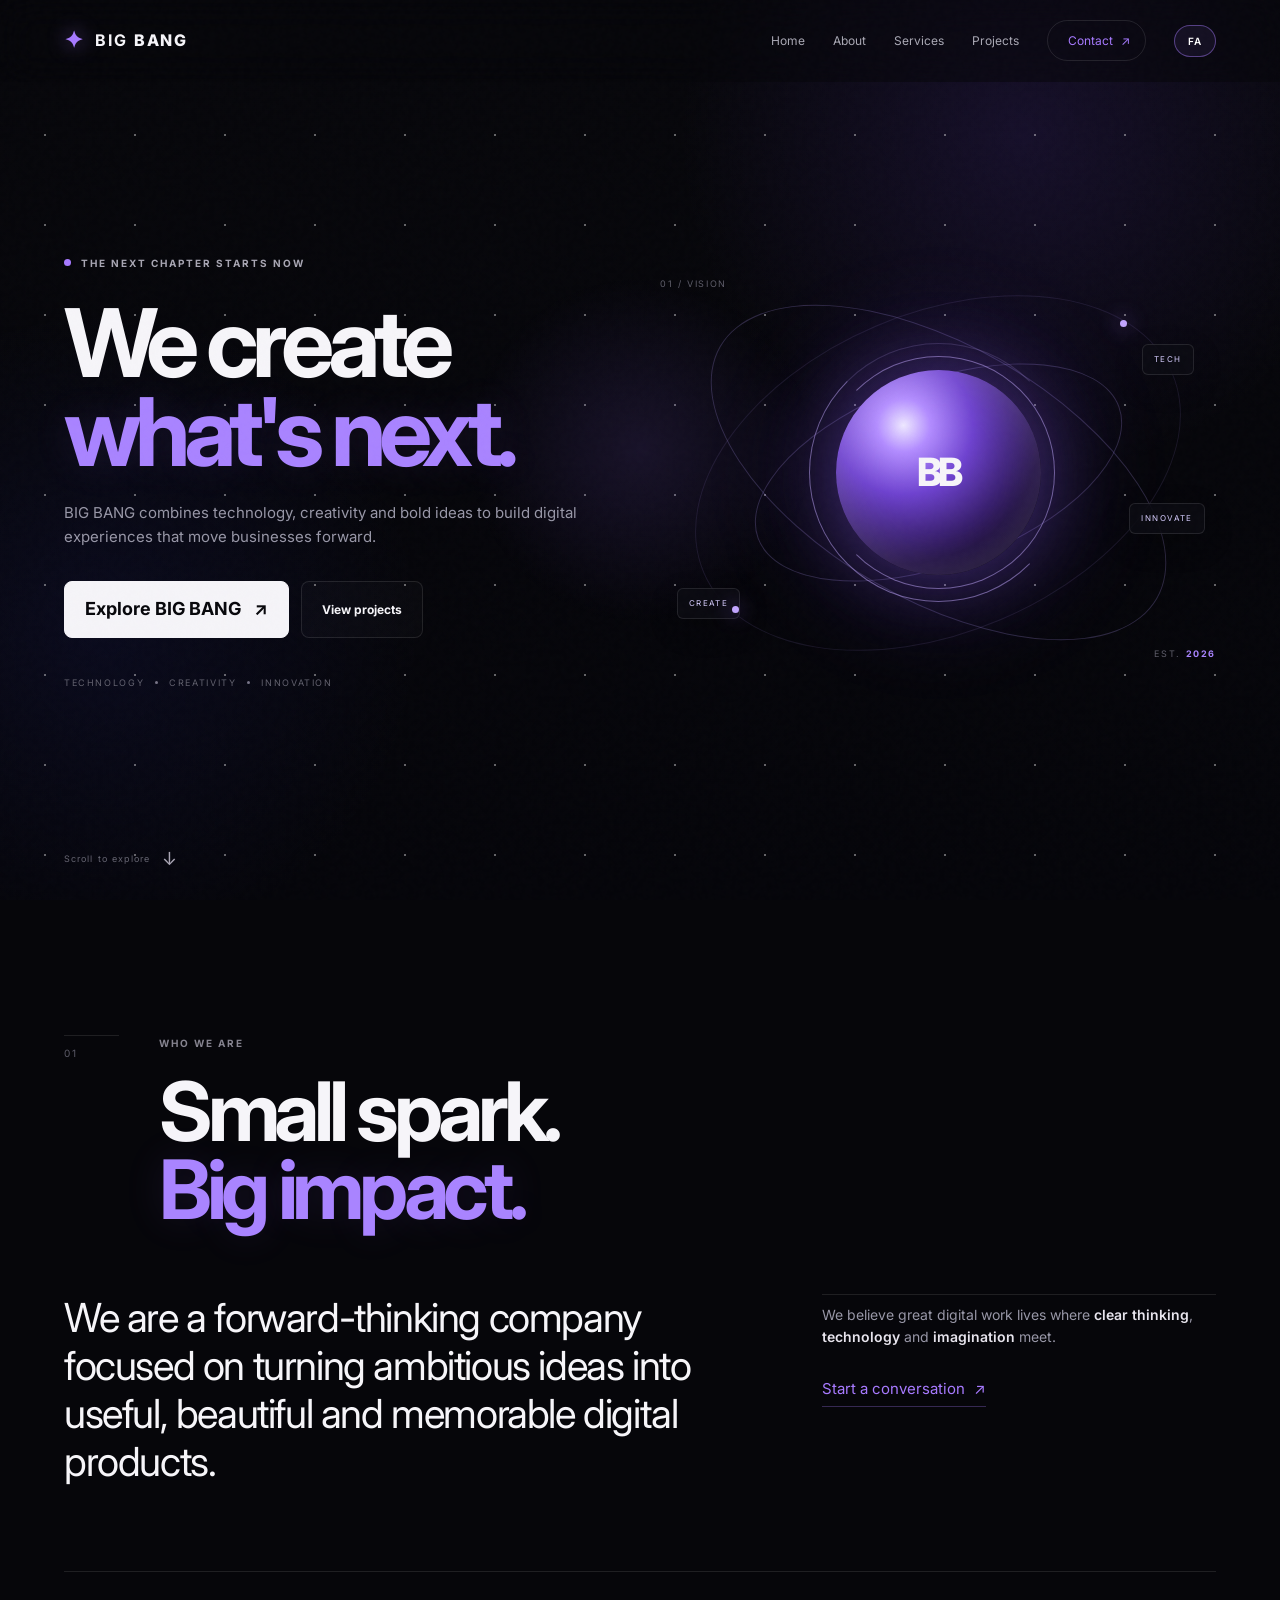
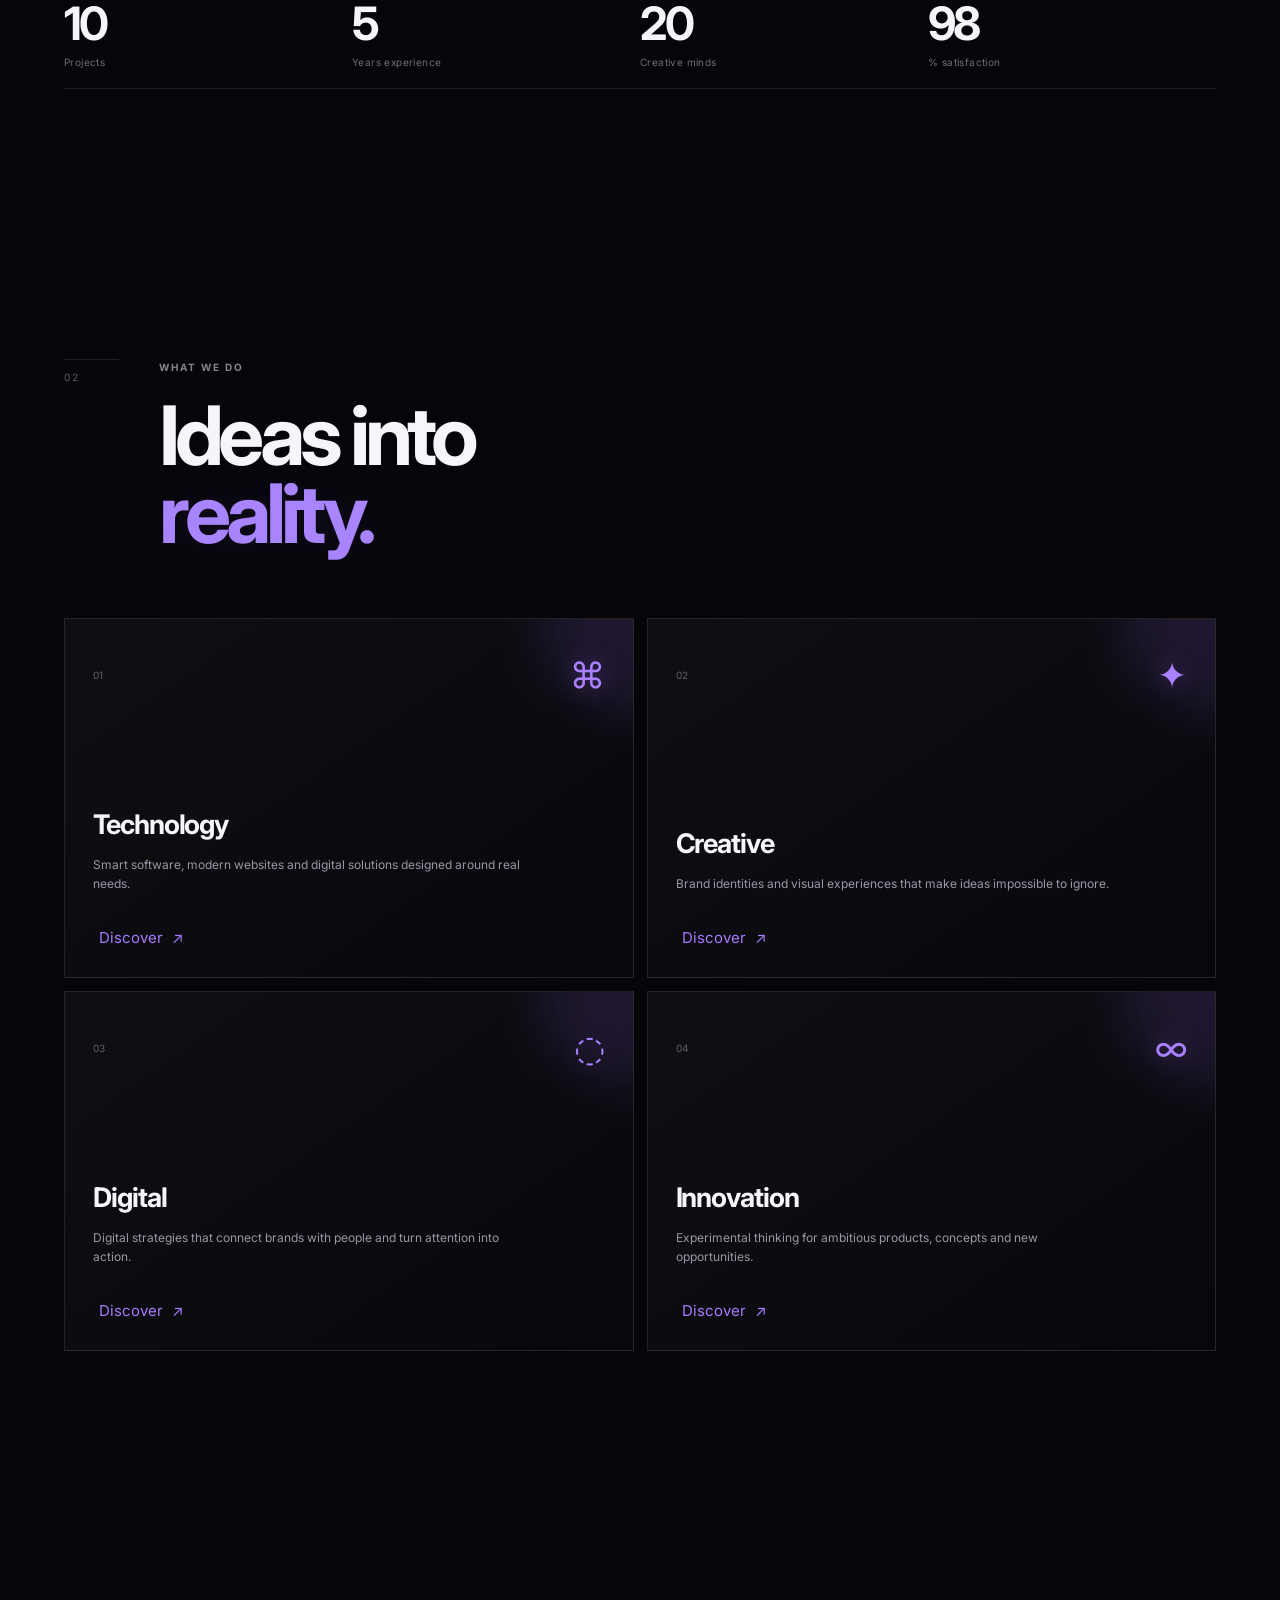
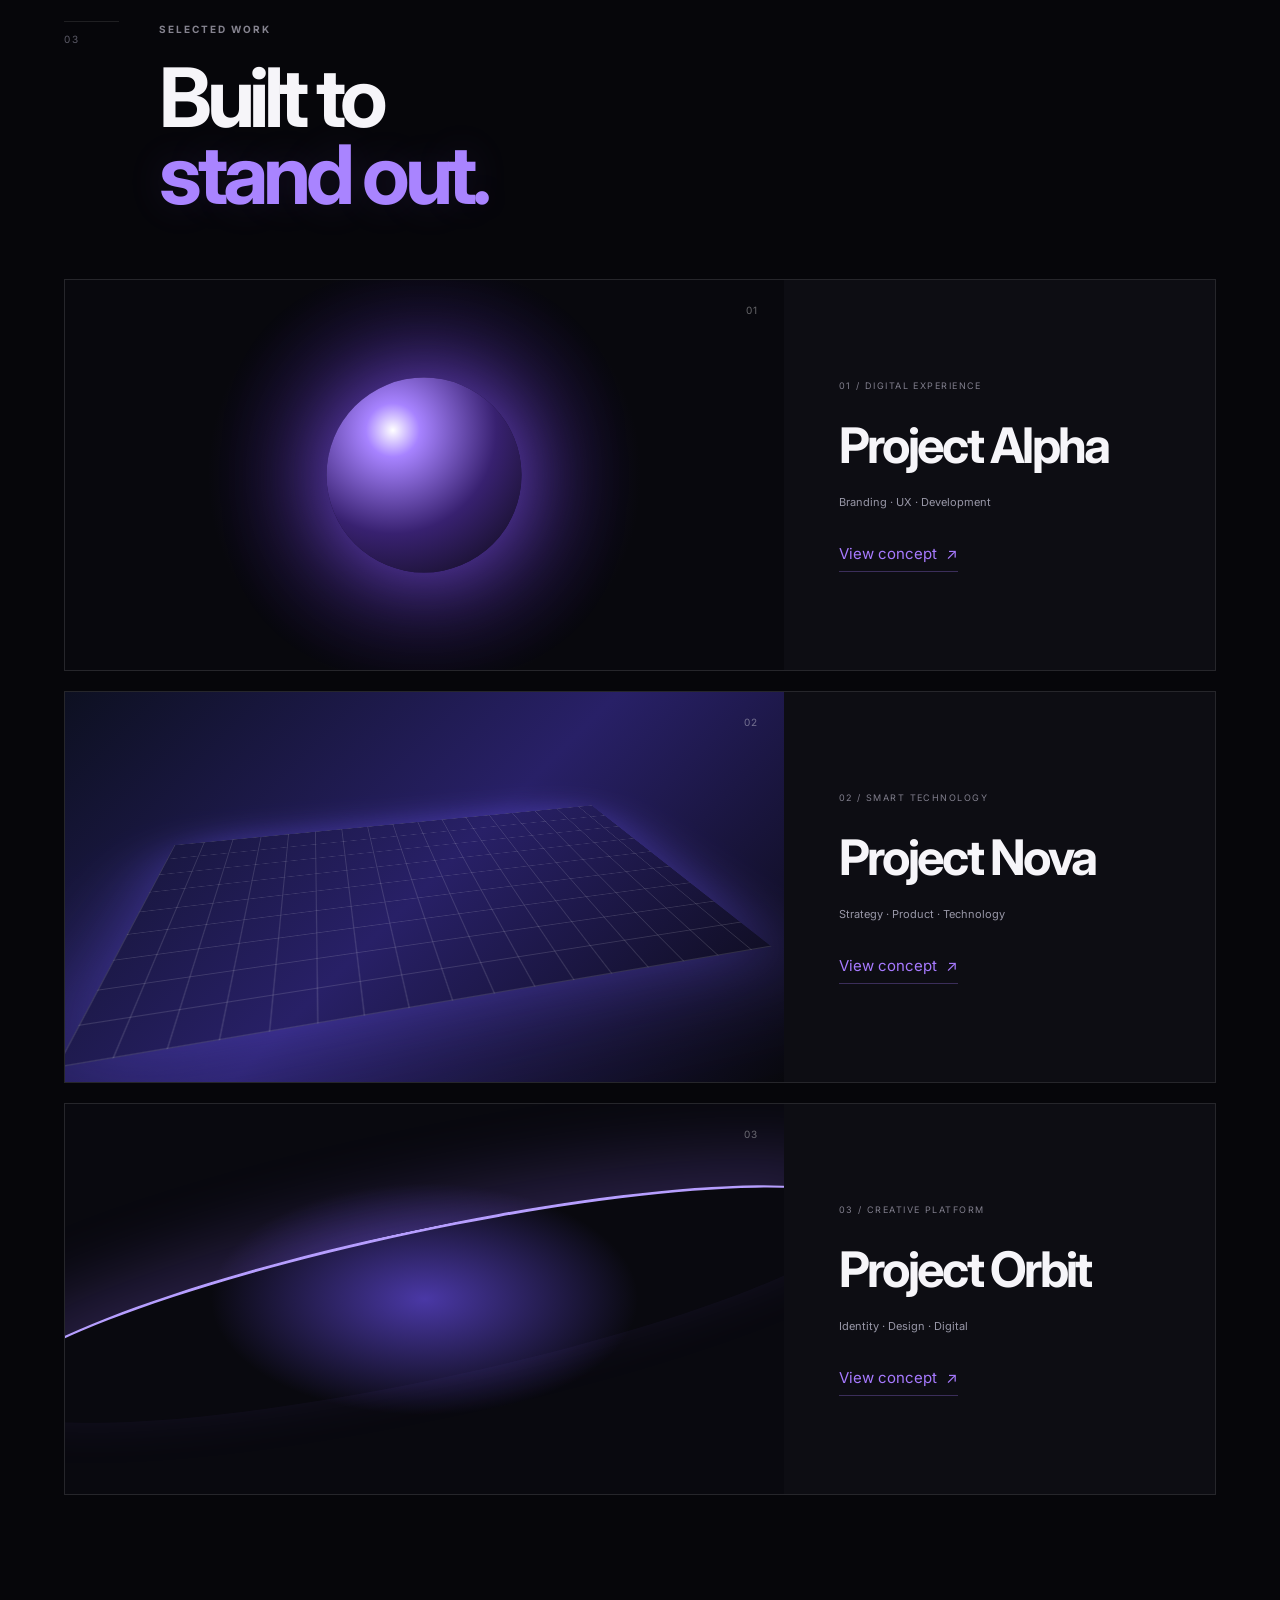
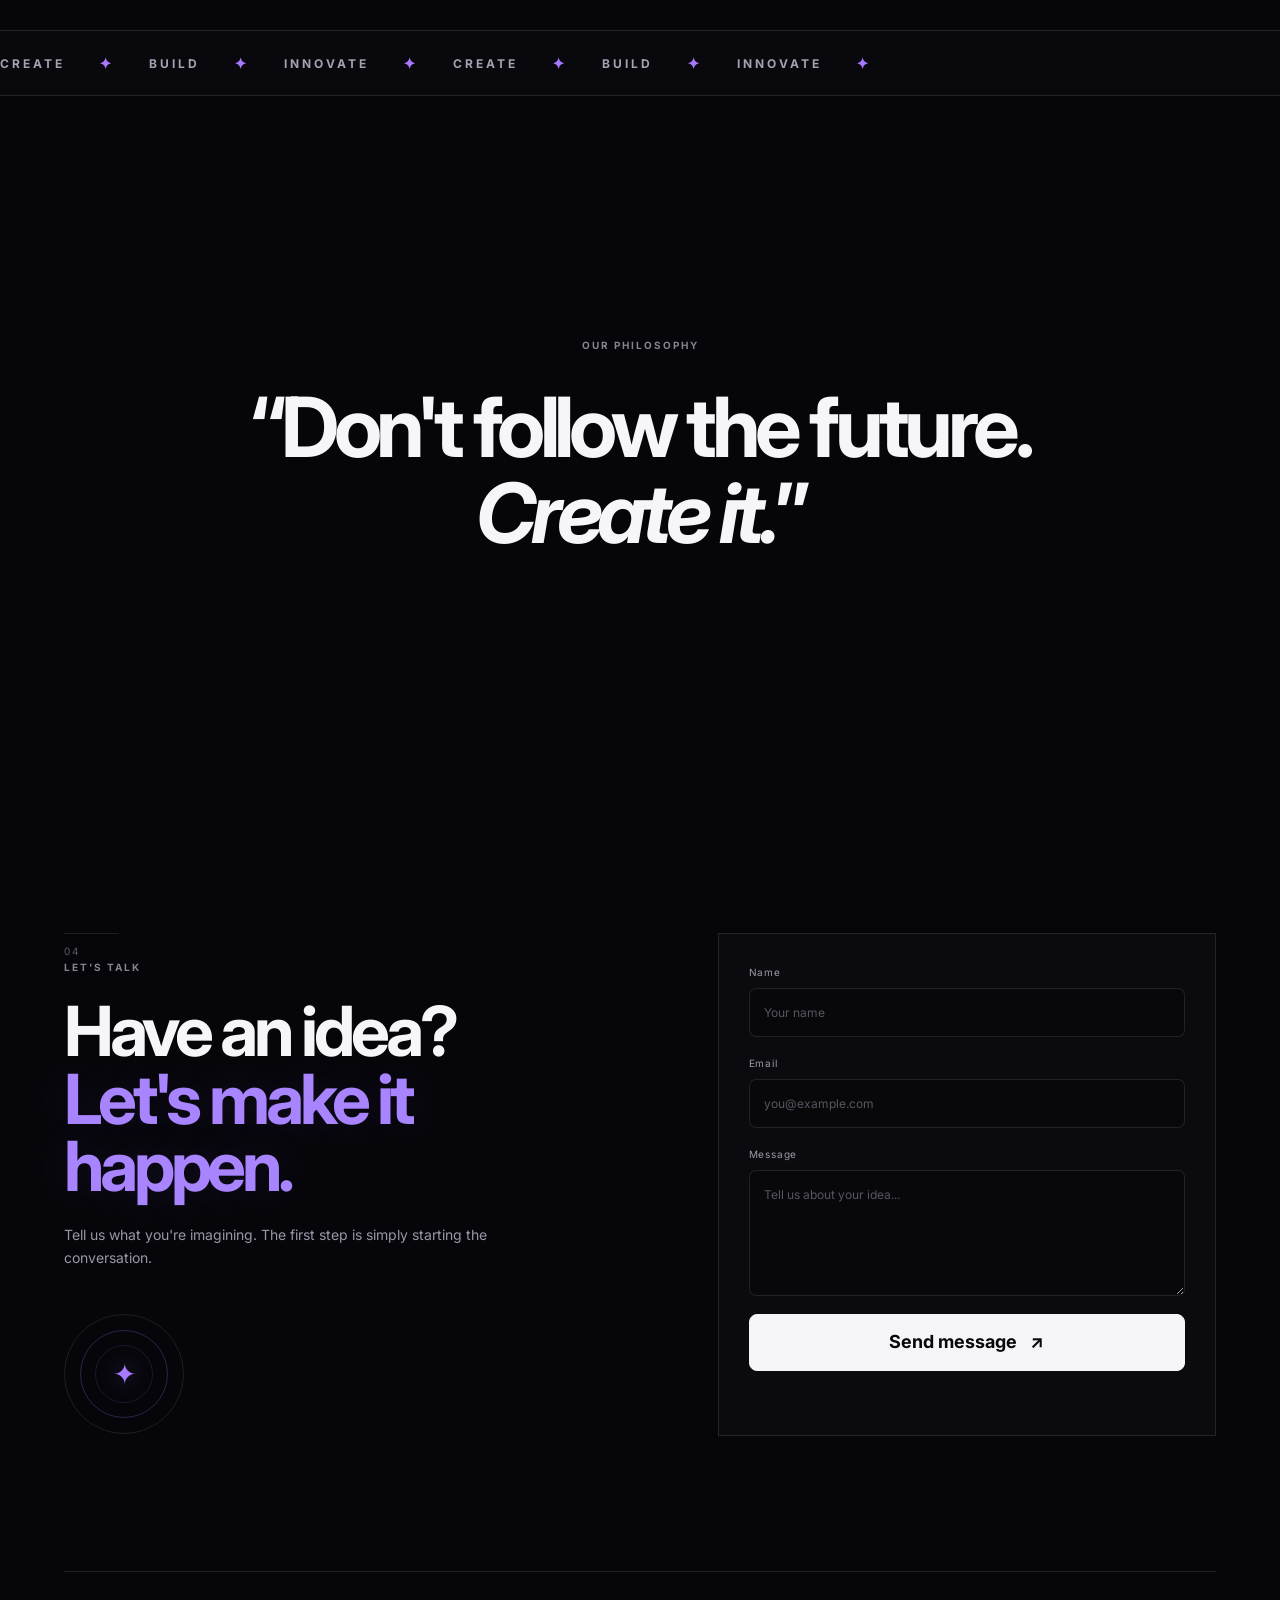
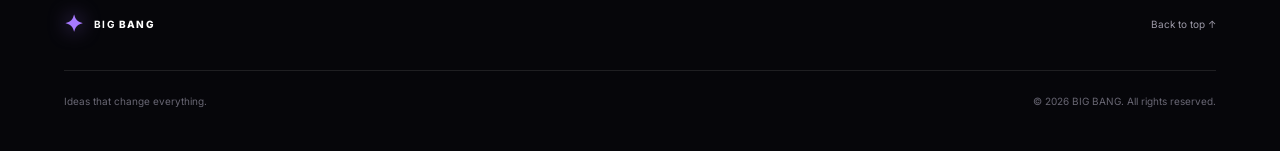
==== commit 86636194: "Add files via upload" ====
--- a/index.html
+++ b/index.html
@@ -1,14 +1,14 @@
 <!DOCTYPE html>
-<html lang="en">
+<html lang="en" dir="ltr">
 <head>
   <meta charset="UTF-8">
   <meta name="viewport" content="width=device-width, initial-scale=1.0">
   <meta name="description" content="BIG BANG — Technology, creativity and innovation.">
   <meta name="theme-color" content="#07070b">
-  <title>BIG BANG — Create What's Next</title>
+  <title data-i18n="title">BIG BANG — Create What's Next</title>
   <link rel="preconnect" href="https://fonts.googleapis.com">
   <link rel="preconnect" href="https://fonts.gstatic.com" crossorigin>
-  <link href="https://fonts.googleapis.com/css2?family=Inter:wght@400;500;600;700;800&display=swap" rel="stylesheet">
+  <link href="https://fonts.googleapis.com/css2?family=Inter:wght@400;500;600;700;800&family=Vazirmatn:wght@400;500;600;700;800&display=swap" rel="stylesheet">
   <link rel="stylesheet" href="style.css">
 </head>
 <body>
@@ -23,11 +23,12 @@
     </a>
 
     <nav class="nav" aria-label="Main navigation">
-      <a class="active" href="#home">Home</a>
-      <a href="#about">About</a>
-      <a href="#services">Services</a>
-      <a href="#projects">Projects</a>
-      <a href="#contact" class="nav-cta">Contact <span>↗</span></a>
+      <a class="active" href="#home" data-i18n="nav_home">Home</a>
+      <a href="#about" data-i18n="nav_about">About</a>
+      <a href="#services" data-i18n="nav_services">Services</a>
+      <a href="#projects" data-i18n="nav_projects">Projects</a>
+      <a href="#contact" class="nav-cta"><span data-i18n="nav_contact">Contact</span> <span>↗</span></a>
+      <button class="lang-toggle" type="button" id="langToggle" aria-label="Switch to Persian language">FA</button>
     </nav>
 
     <button class="menu-toggle" type="button" aria-label="Open menu" aria-expanded="false">
@@ -38,21 +39,21 @@
   <main id="home">
     <section class="hero section">
       <div class="hero-copy reveal">
-        <div class="hero-kicker"><span class="pulse-dot"></span><span>THE NEXT CHAPTER STARTS NOW</span></div>
-        <h1>We create<br><em>what's next.</em></h1>
-        <p class="hero-text">BIG BANG combines technology, creativity and bold ideas to build digital experiences that move businesses forward.</p>
+        <div class="hero-kicker"><span class="pulse-dot"></span><span data-i18n="hero_kicker">THE NEXT CHAPTER STARTS NOW</span></div>
+        <h1 data-i18n="hero_title">We create<br><em>what's next.</em></h1>
+        <p class="hero-text" data-i18n="hero_text">BIG BANG combines technology, creativity and bold ideas to build digital experiences that move businesses forward.</p>
         <div class="hero-actions">
-          <a href="#services" class="button primary">Explore BIG BANG <span>↗</span></a>
-          <a href="#projects" class="button ghost">View projects</a>
+          <a href="#services" class="button primary"><span data-i18n="hero_btn1">Explore BIG BANG</span> <span>↗</span></a>
+          <a href="#projects" class="button ghost" data-i18n="hero_btn2">View projects</a>
         </div>
         <div class="hero-meta">
-          <span>TECHNOLOGY</span><i></i><span>CREATIVITY</span><i></i><span>INNOVATION</span>
+          <span data-i18n="meta_tech">TECHNOLOGY</span><i></i><span data-i18n="meta_creative">CREATIVITY</span><i></i><span data-i18n="meta_innovation">INNOVATION</span>
         </div>
       </div>
 
       <div class="hero-visual reveal" aria-hidden="true">
-        <div class="visual-label label-top">01 / VISION</div>
-        <div class="visual-label label-bottom">EST. <b>2026</b></div>
+        <div class="visual-label label-top" data-i18n="vision">01 / VISION</div>
+        <div class="visual-label label-bottom"><span data-i18n="est">EST.</span> <b>2026</b></div>
         <div class="orbit orbit-one"></div>
         <div class="orbit orbit-two"></div>
         <div class="orbit orbit-three"></div>
@@ -68,29 +69,29 @@
         <div class="floating-tag tag-three">INNOVATE</div>
       </div>
 
-      <a class="scroll-cue" href="#about"><span>Scroll to explore</span><b>↓</b></a>
+      <a class="scroll-cue" href="#about"><span data-i18n="scroll">Scroll to explore</span><b>↓</b></a>
     </section>
 
     <section id="about" class="section about">
       <div class="section-heading reveal">
         <div class="section-index">01</div>
         <div>
-          <p class="eyebrow">WHO WE ARE</p>
-          <h2>Small spark.<br><em>Big impact.</em></h2>
+          <p class="eyebrow" data-i18n="who">WHO WE ARE</p>
+          <h2 data-i18n="about_title">Small spark.<br><em>Big impact.</em></h2>
         </div>
       </div>
       <div class="about-content">
-        <p class="lead reveal">We are a forward-thinking company focused on turning ambitious ideas into useful, beautiful and memorable digital products.</p>
+        <p class="lead reveal" data-i18n="about_lead">We are a forward-thinking company focused on turning ambitious ideas into useful, beautiful and memorable digital products.</p>
         <div class="about-side reveal">
-          <p>We believe great digital work lives where <strong>clear thinking</strong>, <strong>technology</strong> and <strong>imagination</strong> meet.</p>
-          <a class="text-link" href="#contact">Start a conversation <span>↗</span></a>
+          <p data-i18n="about_side">We believe great digital work lives where <strong>clear thinking</strong>, <strong>technology</strong> and <strong>imagination</strong> meet.</p>
+          <a class="text-link" href="#contact"><span data-i18n="start_chat">Start a conversation</span> <span>↗</span></a>
         </div>
       </div>
       <div class="stats reveal">
-        <div class="stat"><strong data-count="10">0</strong><span>Projects</span></div>
-        <div class="stat"><strong data-count="5">0</strong><span>Years experience</span></div>
-        <div class="stat"><strong data-count="20">0</strong><span>Creative minds</span></div>
-        <div class="stat"><strong data-count="98">0</strong><span>% satisfaction</span></div>
+        <div class="stat"><strong data-count="10">0</strong><span data-i18n="stat_projects">Projects</span></div>
+        <div class="stat"><strong data-count="5">0</strong><span data-i18n="stat_years">Years experience</span></div>
+        <div class="stat"><strong data-count="20">0</strong><span data-i18n="stat_minds">Creative minds</span></div>
+        <div class="stat"><strong data-count="98">0</strong><span data-i18n="stat_sat">% satisfaction</span></div>
       </div>
     </section>
 
@@ -98,31 +99,31 @@
       <div class="section-heading reveal">
         <div class="section-index">02</div>
         <div>
-          <p class="eyebrow">WHAT WE DO</p>
-          <h2>Ideas into<br><em>reality.</em></h2>
+          <p class="eyebrow" data-i18n="what">WHAT WE DO</p>
+          <h2 data-i18n="services_title">Ideas into<br><em>reality.</em></h2>
         </div>
       </div>
 
       <div class="service-grid">
         <article class="service-card reveal">
           <div class="card-top"><span>01</span><span class="service-icon">⌘</span></div>
-          <div class="card-body"><h3>Technology</h3><p>Smart software, modern websites and digital solutions designed around real needs.</p></div>
-          <a href="#contact" class="card-link">Discover <span>↗</span></a>
+          <div class="card-body"><h3 data-i18n="svc_tech_title">Technology</h3><p data-i18n="svc_tech_text">Smart software, modern websites and digital solutions designed around real needs.</p></div>
+          <a href="#contact" class="card-link"><span data-i18n="discover">Discover</span> <span>↗</span></a>
         </article>
         <article class="service-card reveal">
           <div class="card-top"><span>02</span><span class="service-icon">✦</span></div>
-          <div class="card-body"><h3>Creative</h3><p>Brand identities and visual experiences that make ideas impossible to ignore.</p></div>
-          <a href="#contact" class="card-link">Discover <span>↗</span></a>
+          <div class="card-body"><h3 data-i18n="svc_creative_title">Creative</h3><p data-i18n="svc_creative_text">Brand identities and visual experiences that make ideas impossible to ignore.</p></div>
+          <a href="#contact" class="card-link"><span data-i18n="discover">Discover</span> <span>↗</span></a>
         </article>
         <article class="service-card reveal">
           <div class="card-top"><span>03</span><span class="service-icon">◌</span></div>
-          <div class="card-body"><h3>Digital</h3><p>Digital strategies that connect brands with people and turn attention into action.</p></div>
-          <a href="#contact" class="card-link">Discover <span>↗</span></a>
+          <div class="card-body"><h3 data-i18n="svc_digital_title">Digital</h3><p data-i18n="svc_digital_text">Digital strategies that connect brands with people and turn attention into action.</p></div>
+          <a href="#contact" class="card-link"><span data-i18n="discover">Discover</span> <span>↗</span></a>
         </article>
         <article class="service-card reveal">
           <div class="card-top"><span>04</span><span class="service-icon">∞</span></div>
-          <div class="card-body"><h3>Innovation</h3><p>Experimental thinking for ambitious products, concepts and new opportunities.</p></div>
-          <a href="#contact" class="card-link">Discover <span>↗</span></a>
+          <div class="card-body"><h3 data-i18n="svc_innovation_title">Innovation</h3><p data-i18n="svc_innovation_text">Experimental thinking for ambitious products, concepts and new opportunities.</p></div>
+          <a href="#contact" class="card-link"><span data-i18n="discover">Discover</span> <span>↗</span></a>
         </article>
       </div>
     </section>
@@ -131,23 +132,23 @@
       <div class="section-heading reveal">
         <div class="section-index">03</div>
         <div>
-          <p class="eyebrow">SELECTED WORK</p>
-          <h2>Built to<br><em>stand out.</em></h2>
+          <p class="eyebrow" data-i18n="selected">SELECTED WORK</p>
+          <h2 data-i18n="projects_title">Built to<br><em>stand out.</em></h2>
         </div>
       </div>
 
       <div class="project-list">
         <article class="project-card project-a reveal">
           <div class="project-art"><div class="project-orb"></div><span class="art-number">01</span></div>
-          <div class="project-info"><p>01 / DIGITAL EXPERIENCE</p><h3>Project Alpha</h3><span>Branding · UX · Development</span><a href="#contact" class="text-link">View concept <span>↗</span></a></div>
+          <div class="project-info"><p data-i18n="proj_a_type">01 / DIGITAL EXPERIENCE</p><h3 data-i18n="proj_a_title">Project Alpha</h3><span data-i18n="proj_a_meta">Branding · UX · Development</span><a href="#contact" class="text-link"><span data-i18n="view_concept">View concept</span> <span>↗</span></a></div>
         </article>
         <article class="project-card project-b reveal">
           <div class="project-art"><div class="project-grid"></div><span class="art-number">02</span></div>
-          <div class="project-info"><p>02 / SMART TECHNOLOGY</p><h3>Project Nova</h3><span>Strategy · Product · Technology</span><a href="#contact" class="text-link">View concept <span>↗</span></a></div>
+          <div class="project-info"><p data-i18n="proj_b_type">02 / SMART TECHNOLOGY</p><h3 data-i18n="proj_b_title">Project Nova</h3><span data-i18n="proj_b_meta">Strategy · Product · Technology</span><a href="#contact" class="text-link"><span data-i18n="view_concept">View concept</span> <span>↗</span></a></div>
         </article>
         <article class="project-card project-c reveal">
           <div class="project-art"><div class="project-wave"></div><span class="art-number">03</span></div>
-          <div class="project-info"><p>03 / CREATIVE PLATFORM</p><h3>Project Orbit</h3><span>Identity · Design · Digital</span><a href="#contact" class="text-link">View concept <span>↗</span></a></div>
+          <div class="project-info"><p data-i18n="proj_c_type">03 / CREATIVE PLATFORM</p><h3 data-i18n="proj_c_title">Project Orbit</h3><span data-i18n="proj_c_meta">Identity · Design · Digital</span><a href="#contact" class="text-link"><span data-i18n="view_concept">View concept</span> <span>↗</span></a></div>
         </article>
       </div>
     </section>
@@ -158,25 +159,25 @@
 
     <section class="quote section">
       <div class="quote-inner reveal">
-        <p class="eyebrow">OUR PHILOSOPHY</p>
-        <blockquote>“Don't follow the future.<br><em>Create it.</em>”</blockquote>
+        <p class="eyebrow" data-i18n="philosophy">OUR PHILOSOPHY</p>
+        <blockquote data-i18n="quote">“Don't follow the future.<br><em>Create it.</em>”</blockquote>
       </div>
     </section>
 
     <section id="contact" class="section contact">
       <div class="contact-copy reveal">
         <div class="section-index">04</div>
-        <p class="eyebrow">LET'S TALK</p>
-        <h2>Have an idea?<br><em>Let's make it happen.</em></h2>
-        <p>Tell us what you're imagining. The first step is simply starting the conversation.</p>
+        <p class="eyebrow" data-i18n="lets_talk">LET'S TALK</p>
+        <h2 data-i18n="contact_title">Have an idea?<br><em>Let's make it happen.</em></h2>
+        <p data-i18n="contact_text">Tell us what you're imagining. The first step is simply starting the conversation.</p>
         <div class="contact-orbit" aria-hidden="true"><span>✦</span></div>
       </div>
 
       <form class="contact-form reveal" id="contactForm">
-        <label>Name<input type="text" name="name" placeholder="Your name" required></label>
-        <label>Email<input type="email" name="email" placeholder="you@example.com" required></label>
-        <label>Message<textarea name="message" rows="5" placeholder="Tell us about your idea..." required></textarea></label>
-        <button class="button primary" type="submit">Send message <span>↗</span></button>
+        <label><span data-i18n="form_name_label">Name</span><input type="text" name="name" placeholder="Your name" data-i18n-placeholder="form_name_placeholder" required></label>
+        <label><span data-i18n="form_email_label">Email</span><input type="email" name="email" placeholder="you@example.com" required></label>
+        <label><span data-i18n="form_message_label">Message</span><textarea name="message" rows="5" placeholder="Tell us about your idea..." data-i18n-placeholder="form_message_placeholder" required></textarea></label>
+        <button class="button primary" type="submit"><span data-i18n="send">Send message</span> <span>↗</span></button>
         <p class="form-status" aria-live="polite"></p>
       </form>
     </section>
@@ -185,11 +186,11 @@
   <footer>
     <div class="footer-top">
       <a class="logo" href="#top"><span class="logo-mark">✦</span><span>BIG <b>BANG</b></span></a>
-      <a href="#home" class="back-top">Back to top ↑</a>
+      <a href="#home" class="back-top" data-i18n="back_top">Back to top ↑</a>
     </div>
     <div class="footer-bottom">
-      <p>Ideas that change everything.</p>
-      <p>© <span id="year"></span> BIG BANG. All rights reserved.</p>
+      <p data-i18n="footer_tag">Ideas that change everything.</p>
+      <p data-i18n="footer_copy">© <span id="year"></span> BIG BANG. All rights reserved.</p>
     </div>
   </footer>
 
--- a/style.css
+++ b/style.css
@@ -55,6 +55,84 @@
   .hero{grid-template-columns:1fr;gap:15px;padding-top:125px}.hero-visual{height:430px;order:-1}.hero-copy{text-align:center}.hero-kicker,.hero-actions,.hero-meta{justify-content:center}.hero-text{margin:auto}.scroll-cue{left:50%;transform:translateX(-50%);white-space:nowrap}.about-content,.contact{grid-template-columns:1fr;gap:45px}.service-grid{grid-template-columns:1fr 1fr}.project-card{grid-template-columns:1fr}.project-art{min-height:310px}.project-info{padding:38px}.contact-form{padding:25px}
 }
 @media(max-width:560px){
-  .section{width:min(91%,420px);padding:95px 0}.site-header{height:72px}.nav{top:67px}.hero{min-height:100svh;padding-top:105px;padding-bottom:80px}.hero-visual{height:320px;transform:none;margin:0}.hero-visual:before{width:230px;height:230px}.core{width:150px;height:150px}.core span{font-size:29px}.orbit-one{width:275px;height:135px}.orbit-two{width:350px;height:180px}.orbit-three{width:230px;height:350px}.floating-tag{font-size:7px;padding:7px 9px}.tag-one{right:2%;top:20%}.tag-two{left:0;bottom:17%}.tag-three{right:0;top:54%}.visual-label{font-size:7px}.label-top{left:2%;top:13%}.label-bottom{right:2%;bottom:13%}.hero h1{font-size:clamp(48px,15vw,64px);margin:22px 0 18px}.hero-text{font-size:13px;line-height:1.65}.hero-actions{flex-direction:column;width:min(100%,290px);margin:28px auto 0}.button{width:100%}.hero-meta{gap:7px;font-size:7px;margin-top:25px}.hero-meta i{width:2px;height:2px}.section-heading{grid-template-columns:38px 1fr;gap:13px;margin-bottom:45px}.section-index{font-size:8px}.eyebrow{font-size:8px}.section-heading h2{font-size:48px;margin-top:16px}.about-content{gap:35px}.lead{font-size:25px}.about-side{padding-top:20px}.stats{grid-template-columns:1fr 1fr;margin-top:55px}.stat{padding:22px 8px 17px 0}.stat strong{font-size:36px}.service-grid{grid-template-columns:1fr;gap:12px}.service-card{min-height:335px;padding:25px;text-align:center;align-items:center}.card-top{width:100%}.card-body{margin-bottom:48px}.service-card h3{font-size:25px}.service-card p{font-size:12px}.card-link{left:50%;transform:translateX(-50%);white-space:nowrap}.card-link:hover{transform:translateX(calc(-50% + 4px))}.project-art{min-height:260px}.project-info{padding:30px;text-align:center;align-items:center}.project-info h3{font-size:35px}.project-info .text-link{align-self:center}.quote{min-height:65vh}.quote blockquote{font-size:43px}.contact h2{font-size:43px}.contact-form{padding:20px}.footer-top,.footer-bottom{flex-direction:column;align-items:flex-start}.back-top{margin-top:4px}.cursor-glow{display:none}
+  .section{width:min(91%,420px);padding:88px 0}
+  .site-header{height:72px;padding:0 5%}
+  .logo{font-size:18px}
+  .logo-mark{font-size:22px}
+  .nav{top:67px;left:5%;right:5%;padding:12px;border-radius:18px;align-items:center}
+  .nav a{width:100%;padding:14px 12px;text-align:center;font-size:14px}
+  .nav a:not(.nav-cta){display:flex;align-items:center;justify-content:center}
+  .nav-cta{margin-top:7px;text-align:center}
+
+  .hero{min-height:100svh;padding-top:100px;padding-bottom:78px;gap:8px}
+  .hero-visual{height:305px;transform:none;margin:0;order:-1}
+  .hero-visual:before{width:225px;height:225px}
+  .core{width:145px;height:145px}
+  .core span{font-size:28px}
+  .orbit-one{width:270px;height:132px}
+  .orbit-two{width:335px;height:175px}
+  .orbit-three{width:220px;height:335px}
+  .floating-tag{font-size:7px;padding:7px 9px}
+  .tag-one{right:1%;top:19%}.tag-two{left:0;bottom:16%}.tag-three{right:0;top:54%}
+  .visual-label{font-size:7px}.label-top{left:1%;top:12%}.label-bottom{right:1%;bottom:12%}
+  .hero-copy{text-align:center;display:flex;flex-direction:column;align-items:center}
+  .hero-kicker{justify-content:center;text-align:center;font-size:8px}
+  .hero h1{font-size:clamp(48px,15vw,64px);margin:20px 0 17px;line-height:.95}
+  .hero-text{font-size:13px;line-height:1.65;max-width:340px;text-align:center}
+  .hero-actions{flex-direction:column;width:min(100%,290px);margin:26px auto 0}
+  .button{width:100%}
+  .hero-meta{gap:7px;font-size:7px;margin-top:23px;justify-content:center}
+  .hero-meta i{width:2px;height:2px}
+
+  /* Mobile section headings: keep the number subtle, but center the actual heading block. */
+  .section-heading{display:block;text-align:center;margin-bottom:42px}
+  .section-heading > div:last-child{display:flex;flex-direction:column;align-items:center}
+  .section-index{display:inline-block;font-size:8px;padding-top:0;padding-bottom:7px;border-top:0;border-bottom:1px solid var(--line);max-width:none;letter-spacing:.2em}
+  .eyebrow{font-size:8px;text-align:center}
+  .section-heading h2{font-size:48px;margin-top:14px;text-align:center}
+
+  /* About: centered text and centered stats. */
+  .about-content{display:block;text-align:center}
+  .lead{font-size:25px;line-height:1.28;text-align:center;max-width:380px;margin:0 auto}
+  .about-side{padding-top:22px;margin-top:30px;text-align:center}
+  .about-side p{font-size:13px;line-height:1.8;max-width:360px;margin:0 auto}
+  .about-side .text-link{justify-content:center;margin-top:24px}
+  .stats{grid-template-columns:1fr 1fr;margin-top:48px;text-align:center;border-top:1px solid var(--line)}
+  .stat{padding:24px 6px 18px;border-bottom:1px solid var(--line);display:flex;flex-direction:column;align-items:center}
+  .stat strong{font-size:38px}
+  .stat span{font-size:10px;margin-top:8px}
+
+  /* Services: larger titles, positioned higher, cleaner cards. */
+  .service-grid{grid-template-columns:1fr;gap:14px}
+  .service-card{min-height:325px;padding:24px 22px;text-align:center;align-items:center;justify-content:flex-start}
+  .card-top{width:100%;flex:none}
+  .service-icon{font-size:44px;line-height:1;margin-top:2px}
+  .card-body{margin-top:42px;margin-bottom:0;max-width:330px}
+  .service-card h3{font-size:31px;line-height:1.05;margin-bottom:12px}
+  .service-card p{font-size:12px;line-height:1.7;max-width:320px;margin:0 auto}
+  .card-link{left:50%;bottom:24px;transform:translateX(-50%);font-size:11px;white-space:nowrap}
+  .card-link:hover{transform:translateX(calc(-50% + 4px))}
+
+  .project-art{min-height:260px}
+  .project-info{padding:30px;text-align:center;align-items:center}
+  .project-info h3{font-size:35px}
+  .project-info .text-link{align-self:center}
+  .quote{min-height:65vh}
+  .quote blockquote{font-size:43px}
+  .contact{text-align:center}
+  .contact h2{font-size:43px}
+  .contact-copy>p:last-of-type{margin-left:auto;margin-right:auto}
+  .contact-orbit{margin:38px auto 0}
+  .contact-form{padding:20px;text-align:left}
+  footer{width:min(91%,420px)}
+  .footer-top,.footer-bottom{flex-direction:column;align-items:center;text-align:center}
+  .back-top{margin-top:4px}
+  .cursor-glow{display:none}
 }
 @media(prefers-reduced-motion:reduce){*,*::before,*::after{animation-duration:.01ms!important;animation-iteration-count:1!important;scroll-behavior:auto!important;transition-duration:.01ms!important}}
+
+/* Bilingual language switcher */
+.lang-toggle{border:1px solid rgba(167,122,255,.45);background:rgba(167,122,255,.08);color:#fff;border-radius:999px;padding:9px 13px;font:600 10px Inter,sans-serif;letter-spacing:.08em;cursor:pointer;transition:.25s;min-width:42px}.lang-toggle:hover{background:rgba(167,122,255,.18);border-color:rgba(167,122,255,.8);box-shadow:0 0 22px rgba(167,122,255,.18)}
+body.is-fa{font-family:Vazirmatn,Inter,sans-serif}.is-fa .nav,.is-fa .button,.is-fa .card-link,.is-fa .text-link,.is-fa .scroll-cue,.is-fa .eyebrow,.is-fa .hero-meta,.is-fa .visual-label,.is-fa .marquee-track,.is-fa .contact-form label{font-family:Vazirmatn,Inter,sans-serif}.is-fa .hero h1,.is-fa .section-heading h2,.is-fa .lead,.is-fa .contact h2,.is-fa .quote blockquote,.is-fa .service-card h3,.is-fa .project-info h3{letter-spacing:0;line-height:1.25}.is-fa .hero-text,.is-fa .about-side p,.is-fa .service-card p,.is-fa .project-info>span,.is-fa .contact-copy>p:last-of-type{line-height:2}.is-fa .nav-cta span:last-child,.is-fa .text-link span:last-child,.is-fa .card-link span:last-child{display:inline-block;transform:scaleX(-1)}
+@media(max-width:900px){.lang-toggle{width:100%;margin-top:5px;padding:13px 12px;border-radius:8px;font-size:12px}.is-fa .nav{font-family:Vazirmatn,Inter,sans-serif}}
+@media(max-width:560px){.is-fa .hero h1{font-size:clamp(44px,13vw,60px)}.is-fa .section-heading h2{font-size:43px}.is-fa .lead{font-size:22px}.is-fa .service-card h3{font-size:30px}.is-fa .contact h2{font-size:39px}.is-fa .stats{direction:rtl}.is-fa .contact-form{text-align:right}.is-fa .contact-form input,.is-fa .contact-form textarea{text-align:right}.is-fa .footer-top,.is-fa .footer-bottom{font-family:Vazirmatn,Inter,sans-serif}}
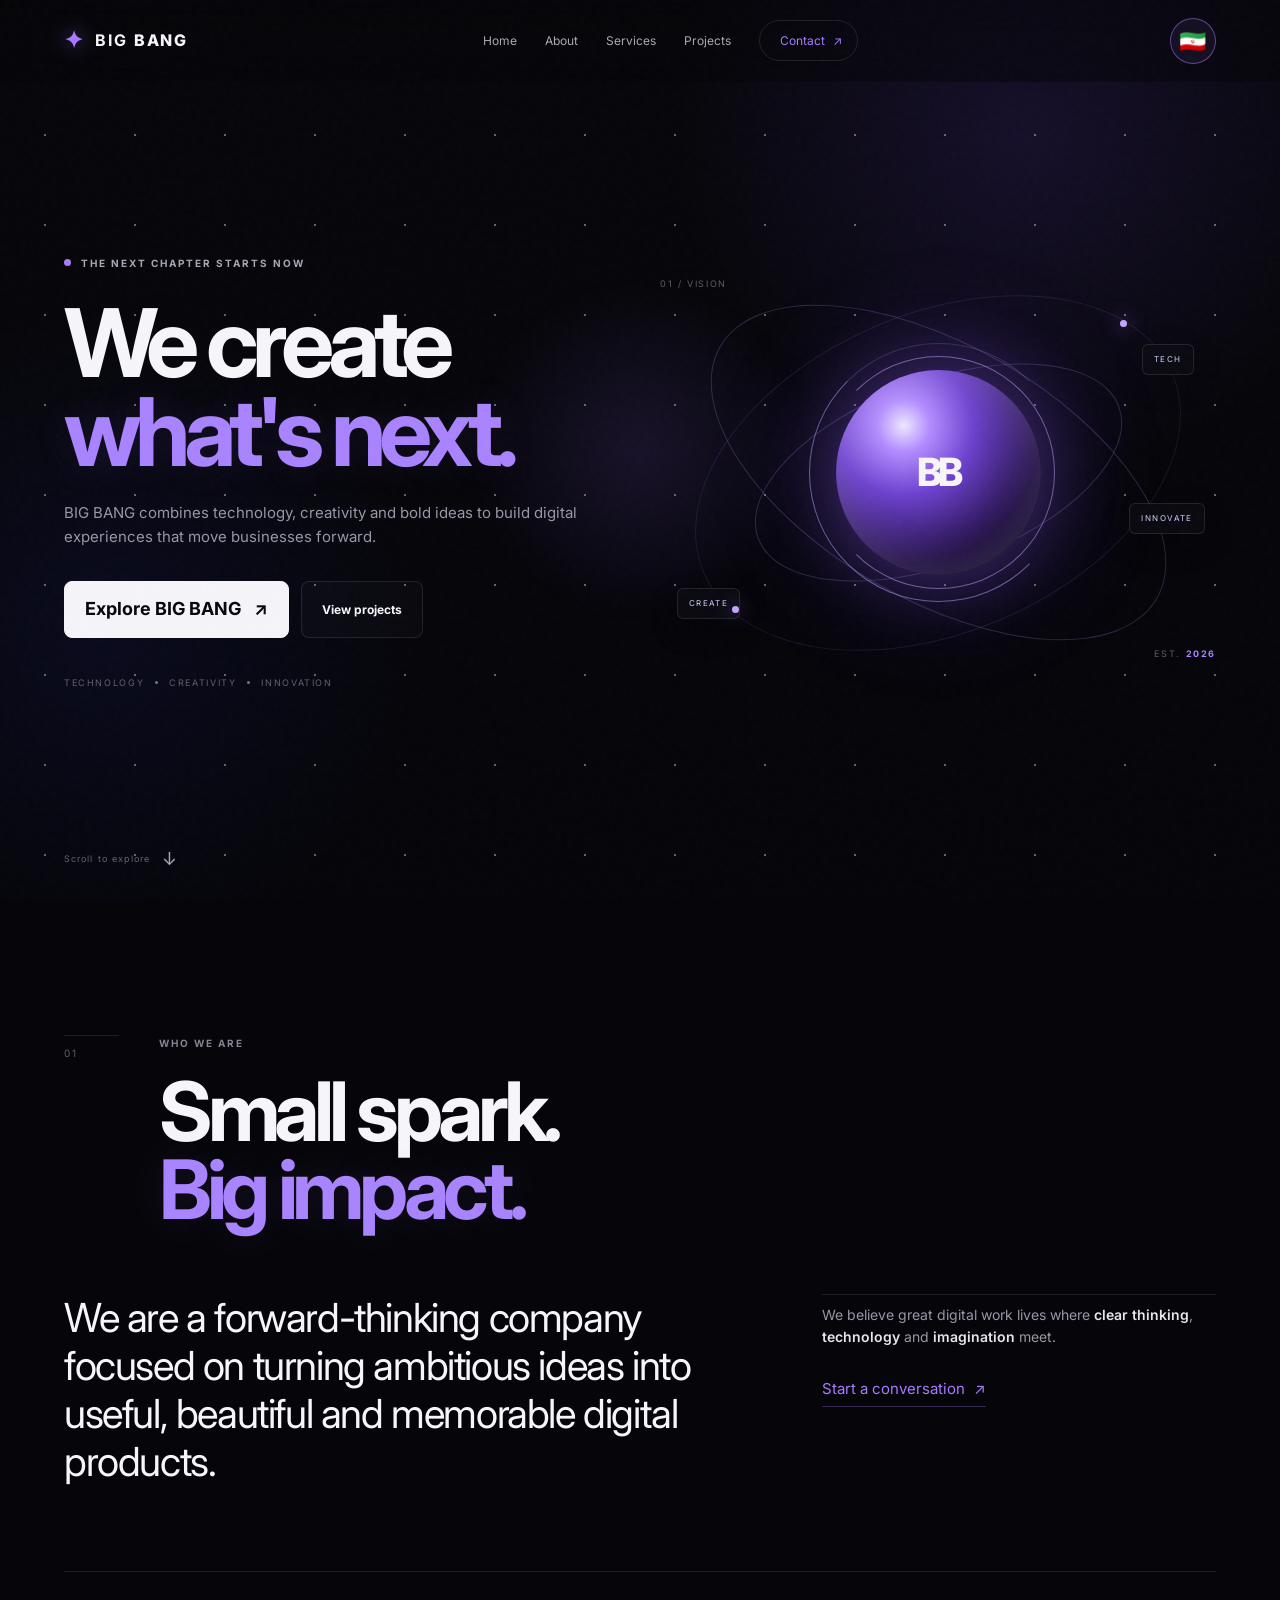
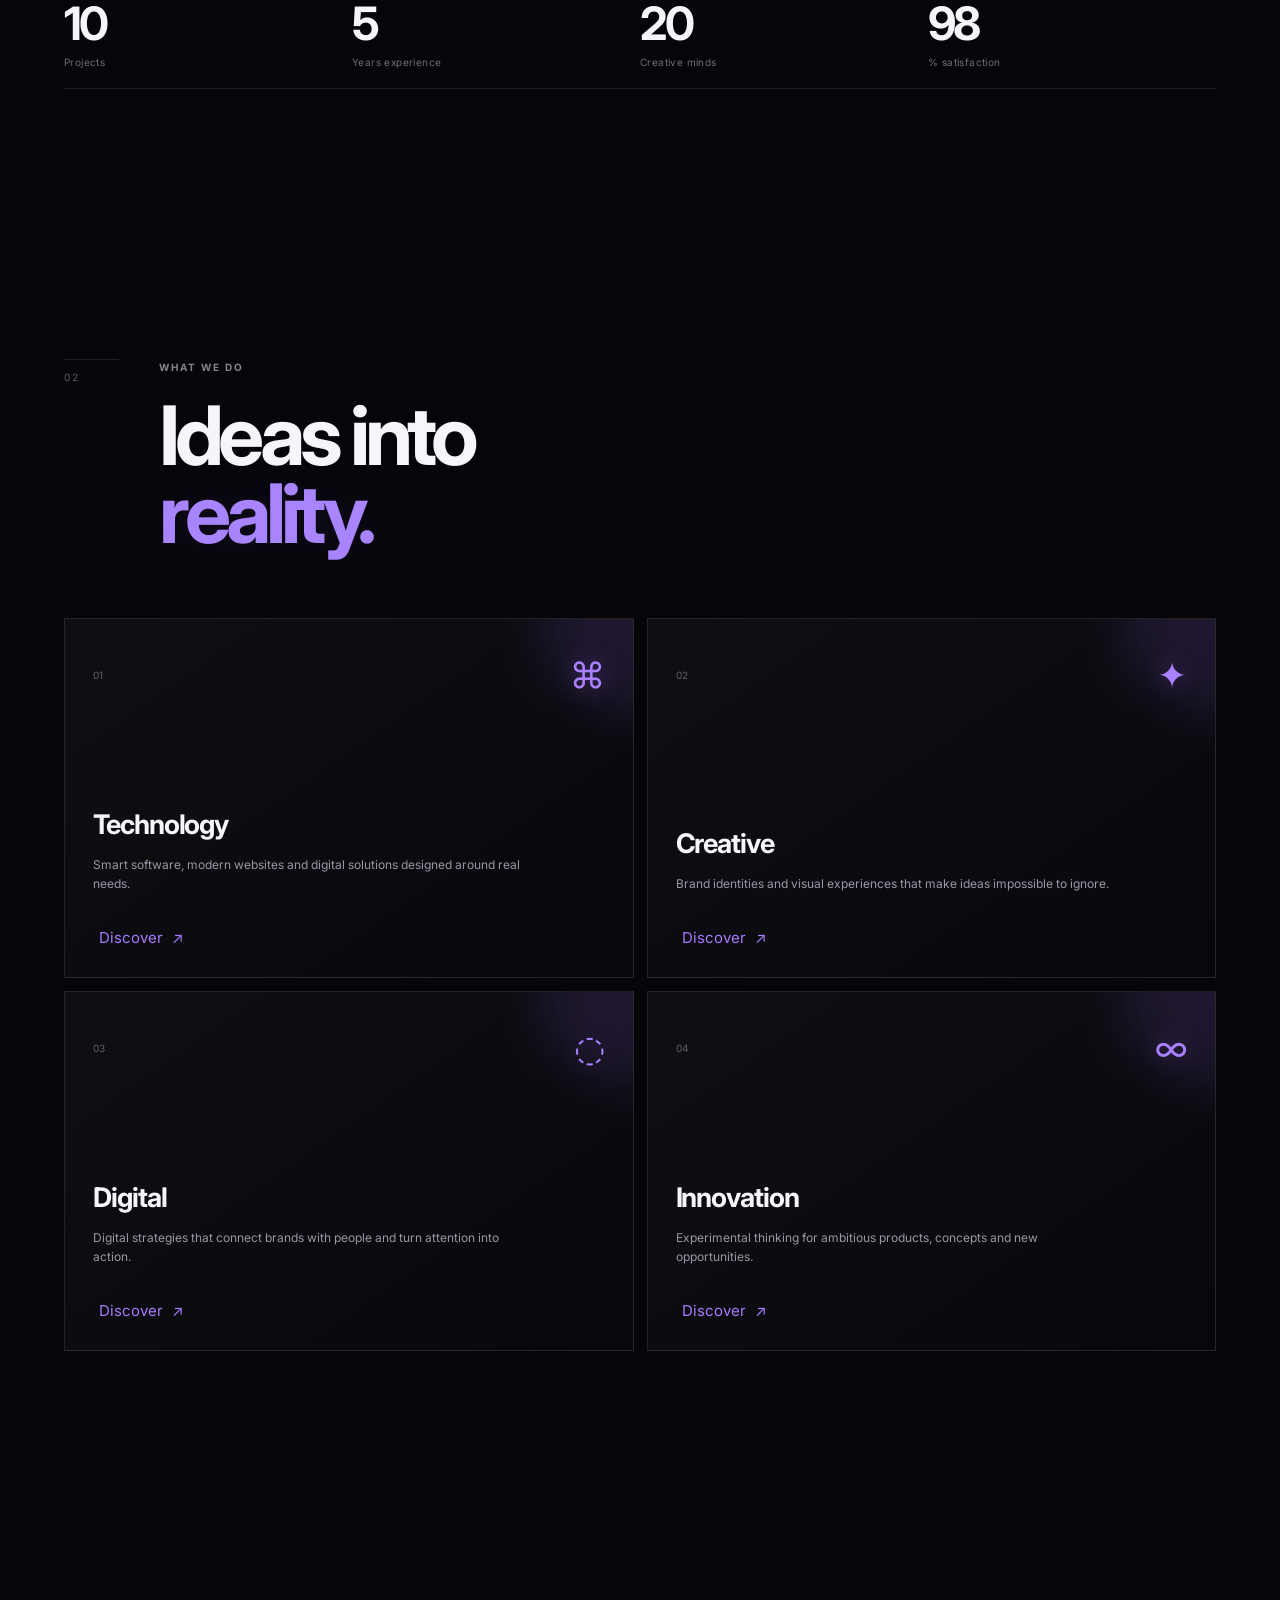
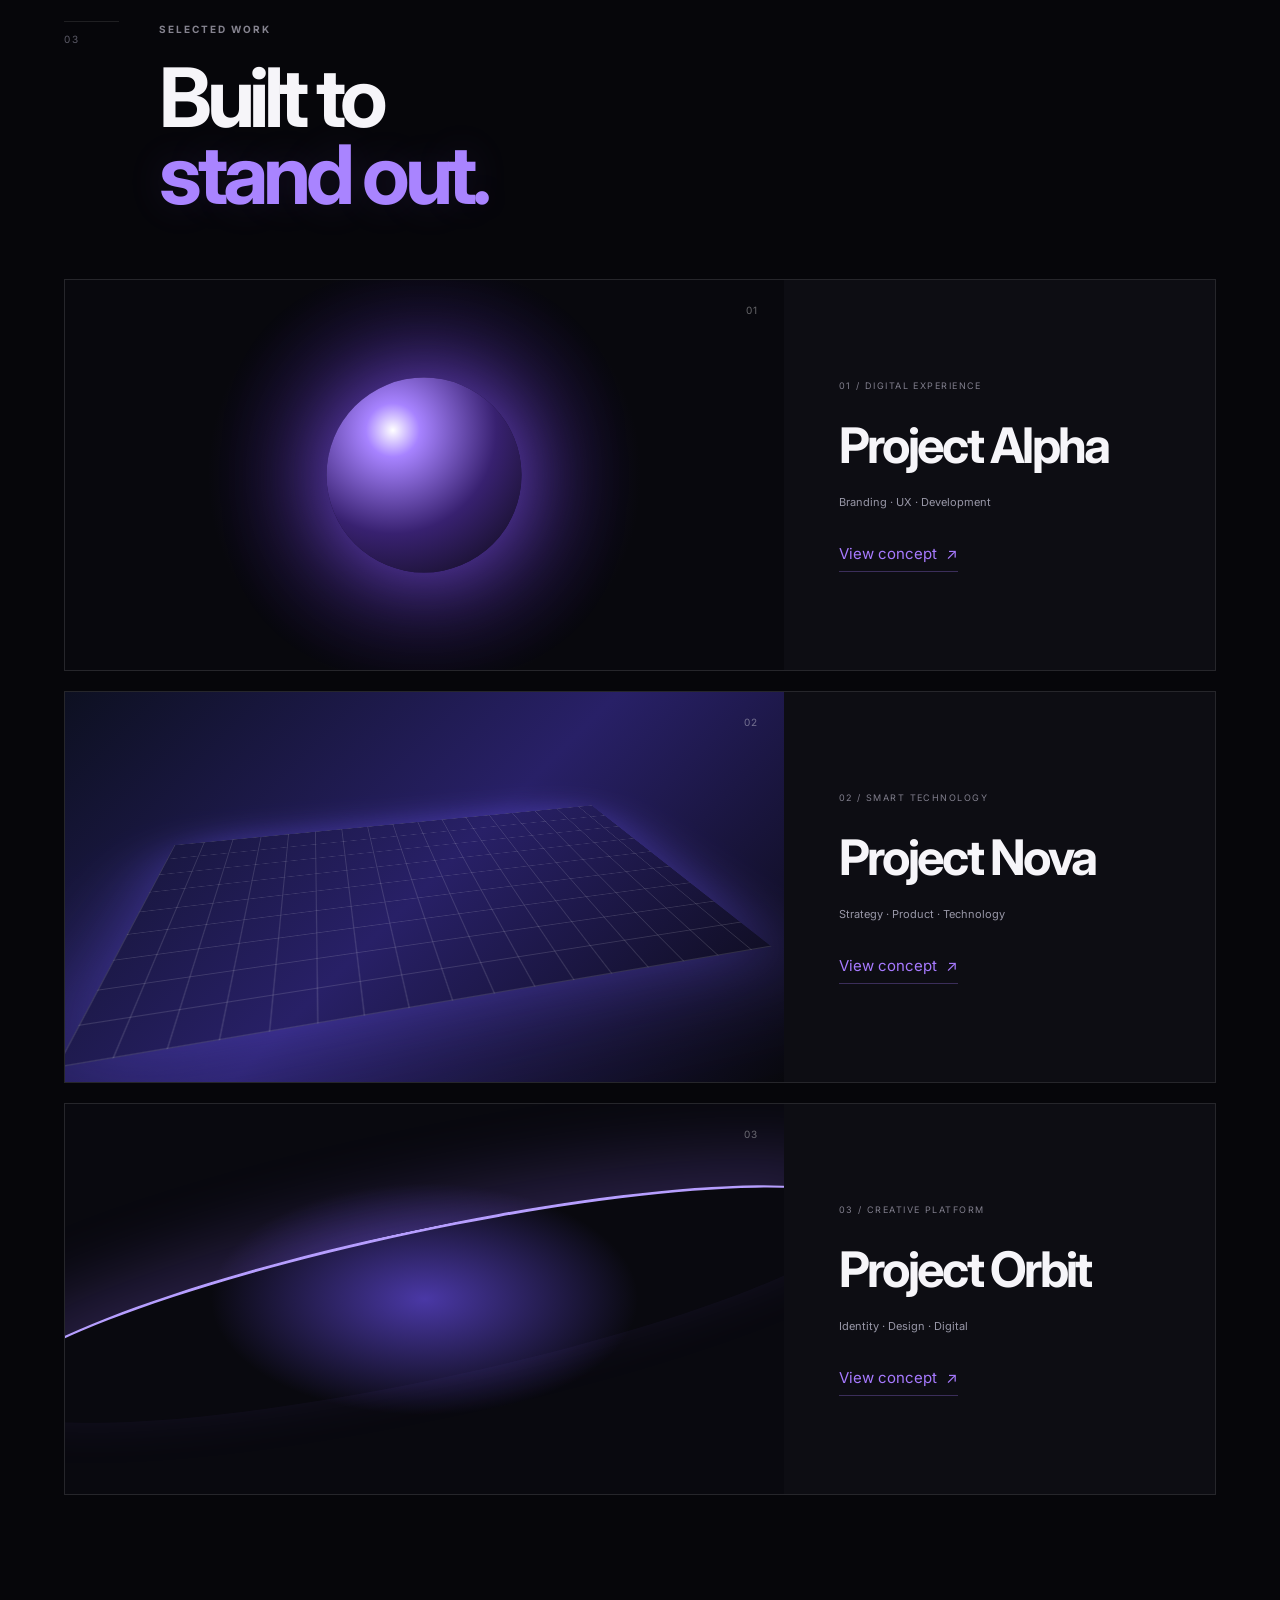
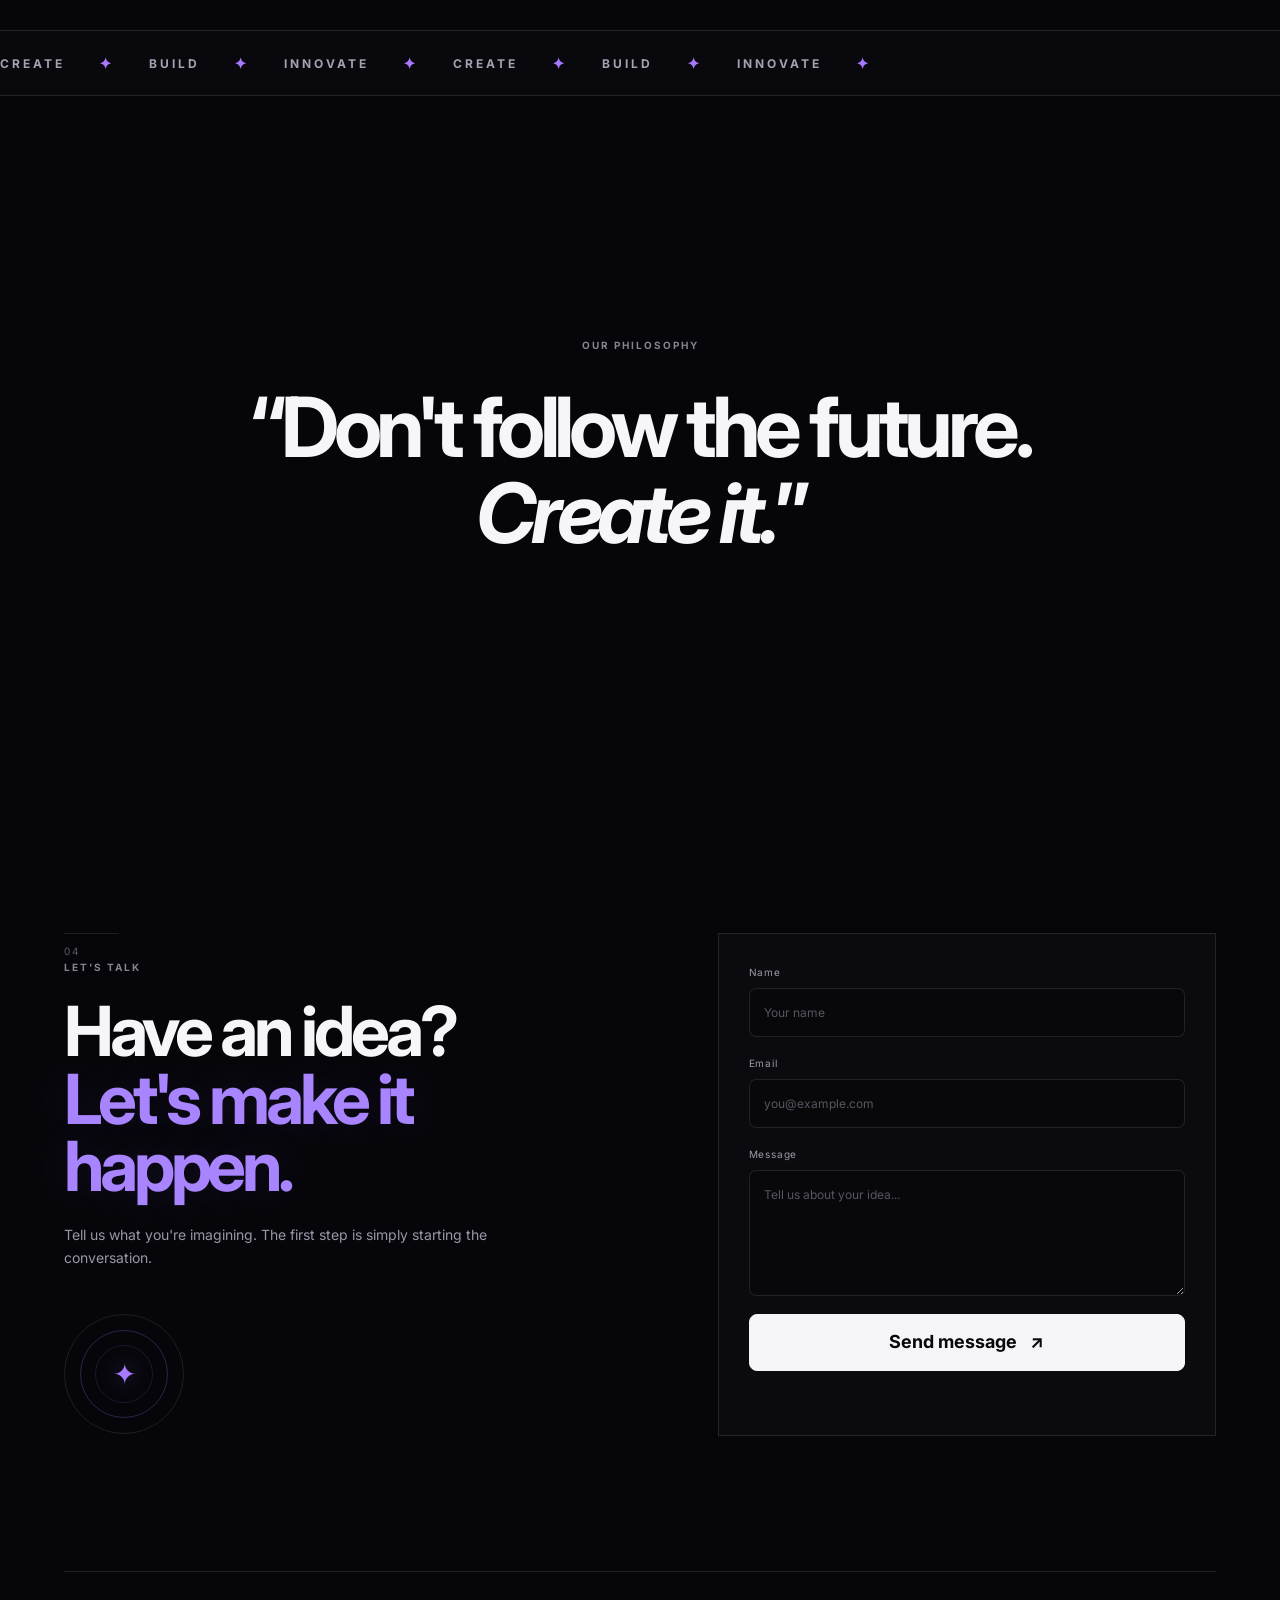
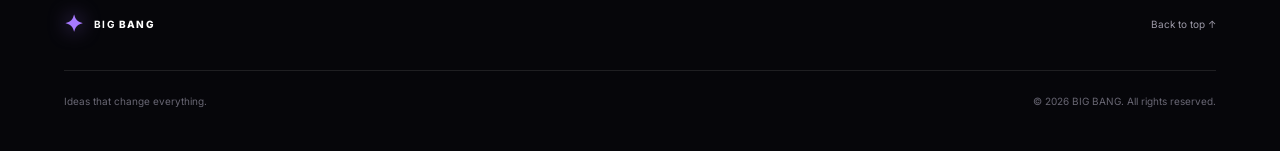
==== commit 6bf03db0: "Add files via upload" ====
--- a/index.html
+++ b/index.html
@@ -28,12 +28,17 @@
       <a href="#services" data-i18n="nav_services">Services</a>
       <a href="#projects" data-i18n="nav_projects">Projects</a>
       <a href="#contact" class="nav-cta"><span data-i18n="nav_contact">Contact</span> <span>↗</span></a>
-      <button class="lang-toggle" type="button" id="langToggle" aria-label="Switch to Persian language">FA</button>
     </nav>
 
-    <button class="menu-toggle" type="button" aria-label="Open menu" aria-expanded="false">
-      <span></span><span></span>
-    </button>
+    <div class="header-actions">
+      <button class="lang-toggle" type="button" id="langToggle" aria-label="Switch to Persian language" title="Switch language">
+        <span class="flag flag-fa" aria-hidden="true">🇮🇷</span>
+        <span class="flag flag-us" aria-hidden="true">🇺🇸</span>
+      </button>
+      <button class="menu-toggle" type="button" aria-label="Open menu" aria-expanded="false">
+        <span></span><span></span>
+      </button>
+    </div>
   </header>
 
   <main id="home">
--- a/style.css
+++ b/style.css
@@ -132,7 +132,7 @@
 @media(prefers-reduced-motion:reduce){*,*::before,*::after{animation-duration:.01ms!important;animation-iteration-count:1!important;scroll-behavior:auto!important;transition-duration:.01ms!important}}
 
 /* Bilingual language switcher */
-.lang-toggle{border:1px solid rgba(167,122,255,.45);background:rgba(167,122,255,.08);color:#fff;border-radius:999px;padding:9px 13px;font:600 10px Inter,sans-serif;letter-spacing:.08em;cursor:pointer;transition:.25s;min-width:42px}.lang-toggle:hover{background:rgba(167,122,255,.18);border-color:rgba(167,122,255,.8);box-shadow:0 0 22px rgba(167,122,255,.18)}
+.header-actions{display:flex;align-items:center;gap:12px;margin-left:18px}.lang-toggle{width:46px;height:46px;display:grid;place-items:center;border:1px solid rgba(167,122,255,.5);background:rgba(167,122,255,.08);color:#fff;border-radius:50%;font:inherit;cursor:pointer;transition:transform .25s ease,background .25s ease,border-color .25s ease,box-shadow .25s ease;padding:0}.lang-toggle:hover{transform:translateY(-2px);background:rgba(167,122,255,.16);border-color:rgba(167,122,255,.9);box-shadow:0 0 24px rgba(167,122,255,.2)}.lang-toggle .flag{font-size:22px;line-height:1}.lang-toggle .flag[hidden]{display:none}
 body.is-fa{font-family:Vazirmatn,Inter,sans-serif}.is-fa .nav,.is-fa .button,.is-fa .card-link,.is-fa .text-link,.is-fa .scroll-cue,.is-fa .eyebrow,.is-fa .hero-meta,.is-fa .visual-label,.is-fa .marquee-track,.is-fa .contact-form label{font-family:Vazirmatn,Inter,sans-serif}.is-fa .hero h1,.is-fa .section-heading h2,.is-fa .lead,.is-fa .contact h2,.is-fa .quote blockquote,.is-fa .service-card h3,.is-fa .project-info h3{letter-spacing:0;line-height:1.25}.is-fa .hero-text,.is-fa .about-side p,.is-fa .service-card p,.is-fa .project-info>span,.is-fa .contact-copy>p:last-of-type{line-height:2}.is-fa .nav-cta span:last-child,.is-fa .text-link span:last-child,.is-fa .card-link span:last-child{display:inline-block;transform:scaleX(-1)}
-@media(max-width:900px){.lang-toggle{width:100%;margin-top:5px;padding:13px 12px;border-radius:8px;font-size:12px}.is-fa .nav{font-family:Vazirmatn,Inter,sans-serif}}
-@media(max-width:560px){.is-fa .hero h1{font-size:clamp(44px,13vw,60px)}.is-fa .section-heading h2{font-size:43px}.is-fa .lead{font-size:22px}.is-fa .service-card h3{font-size:30px}.is-fa .contact h2{font-size:39px}.is-fa .stats{direction:rtl}.is-fa .contact-form{text-align:right}.is-fa .contact-form input,.is-fa .contact-form textarea{text-align:right}.is-fa .footer-top,.is-fa .footer-bottom{font-family:Vazirmatn,Inter,sans-serif}}
+@media(max-width:900px){.header-actions{margin-left:0;gap:9px}.lang-toggle{width:42px;height:42px}.lang-toggle .flag{font-size:20px}.is-fa .nav{font-family:Vazirmatn,Inter,sans-serif}}
+@media(max-width:560px){.header-actions{gap:8px}.lang-toggle{width:40px;height:40px}.lang-toggle .flag{font-size:19px}.is-fa .hero h1{font-size:clamp(44px,13vw,60px)}.is-fa .section-heading h2{font-size:43px}.is-fa .lead{font-size:22px}.is-fa .service-card h3{font-size:30px}.is-fa .contact h2{font-size:39px}.is-fa .stats{direction:rtl}.is-fa .contact-form{text-align:right}.is-fa .contact-form input,.is-fa .contact-form textarea{text-align:right}.is-fa .footer-top,.is-fa .footer-bottom{font-family:Vazirmatn,Inter,sans-serif}}
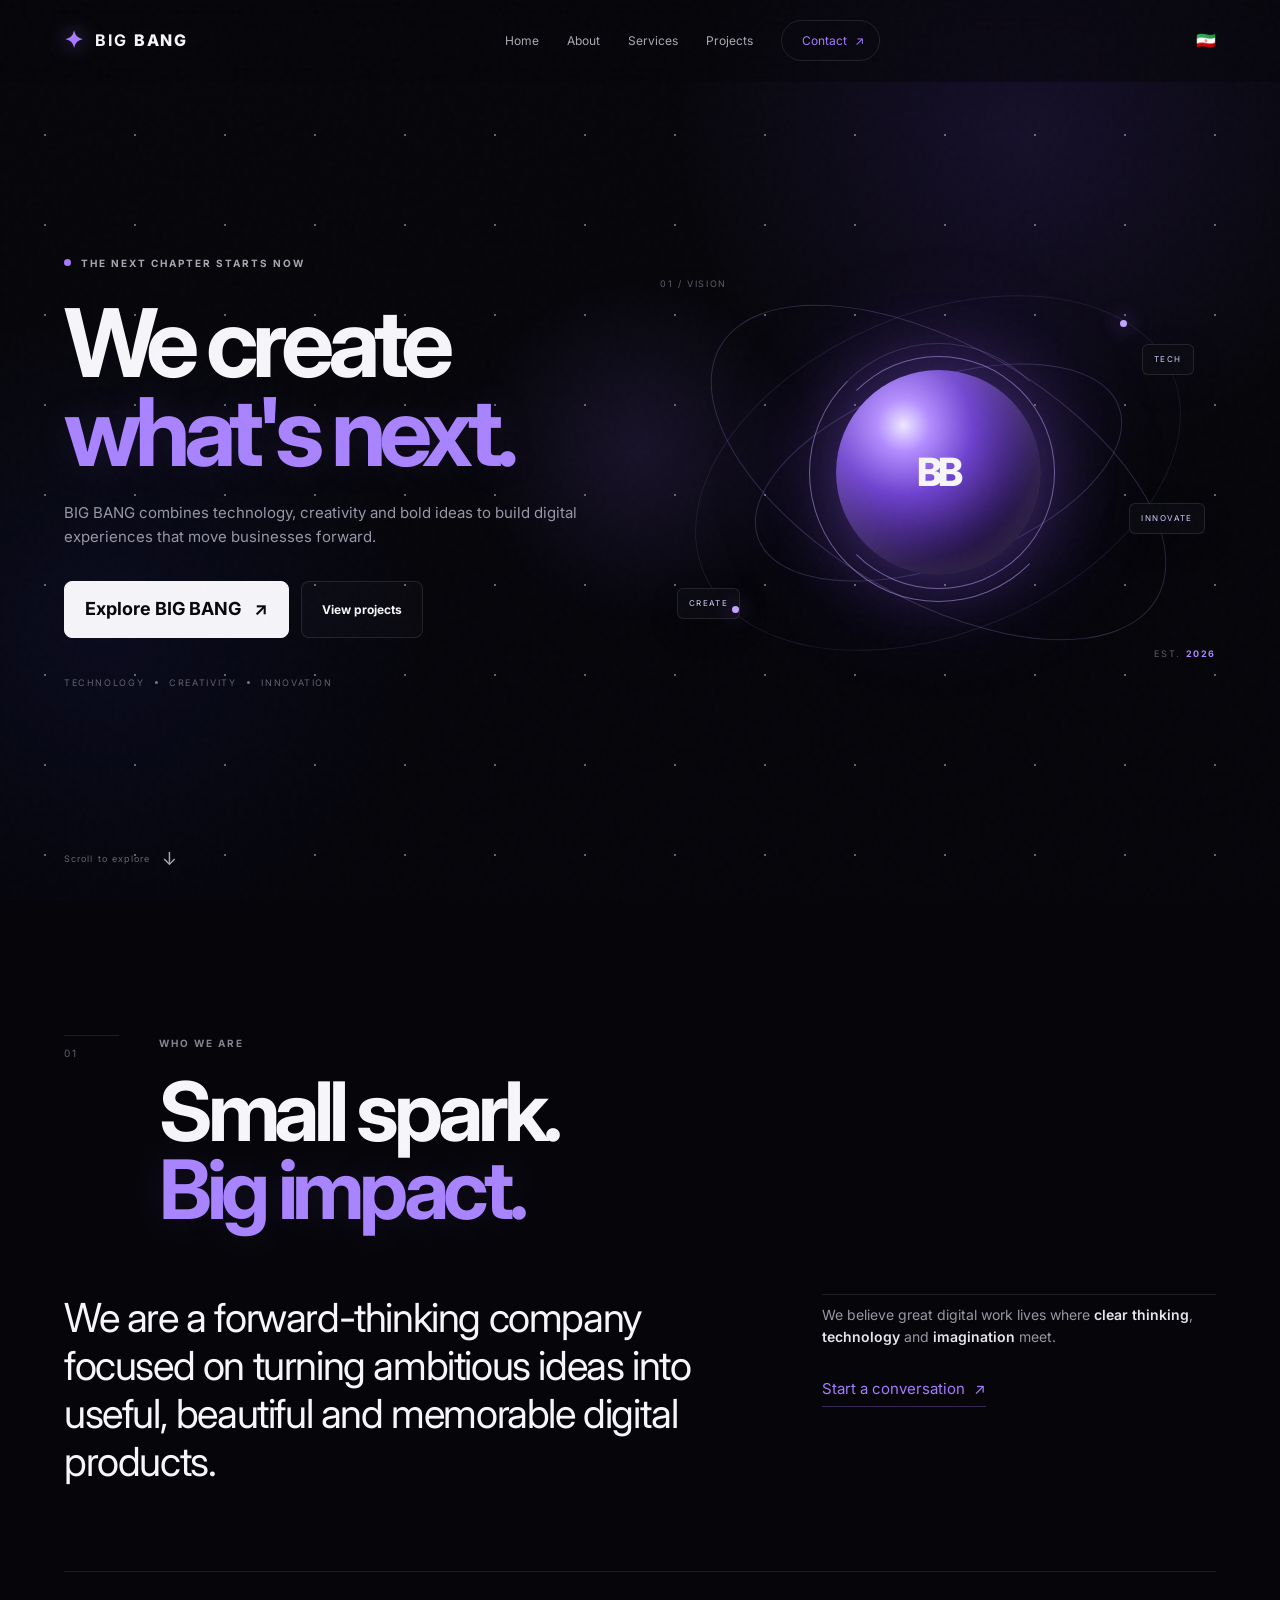
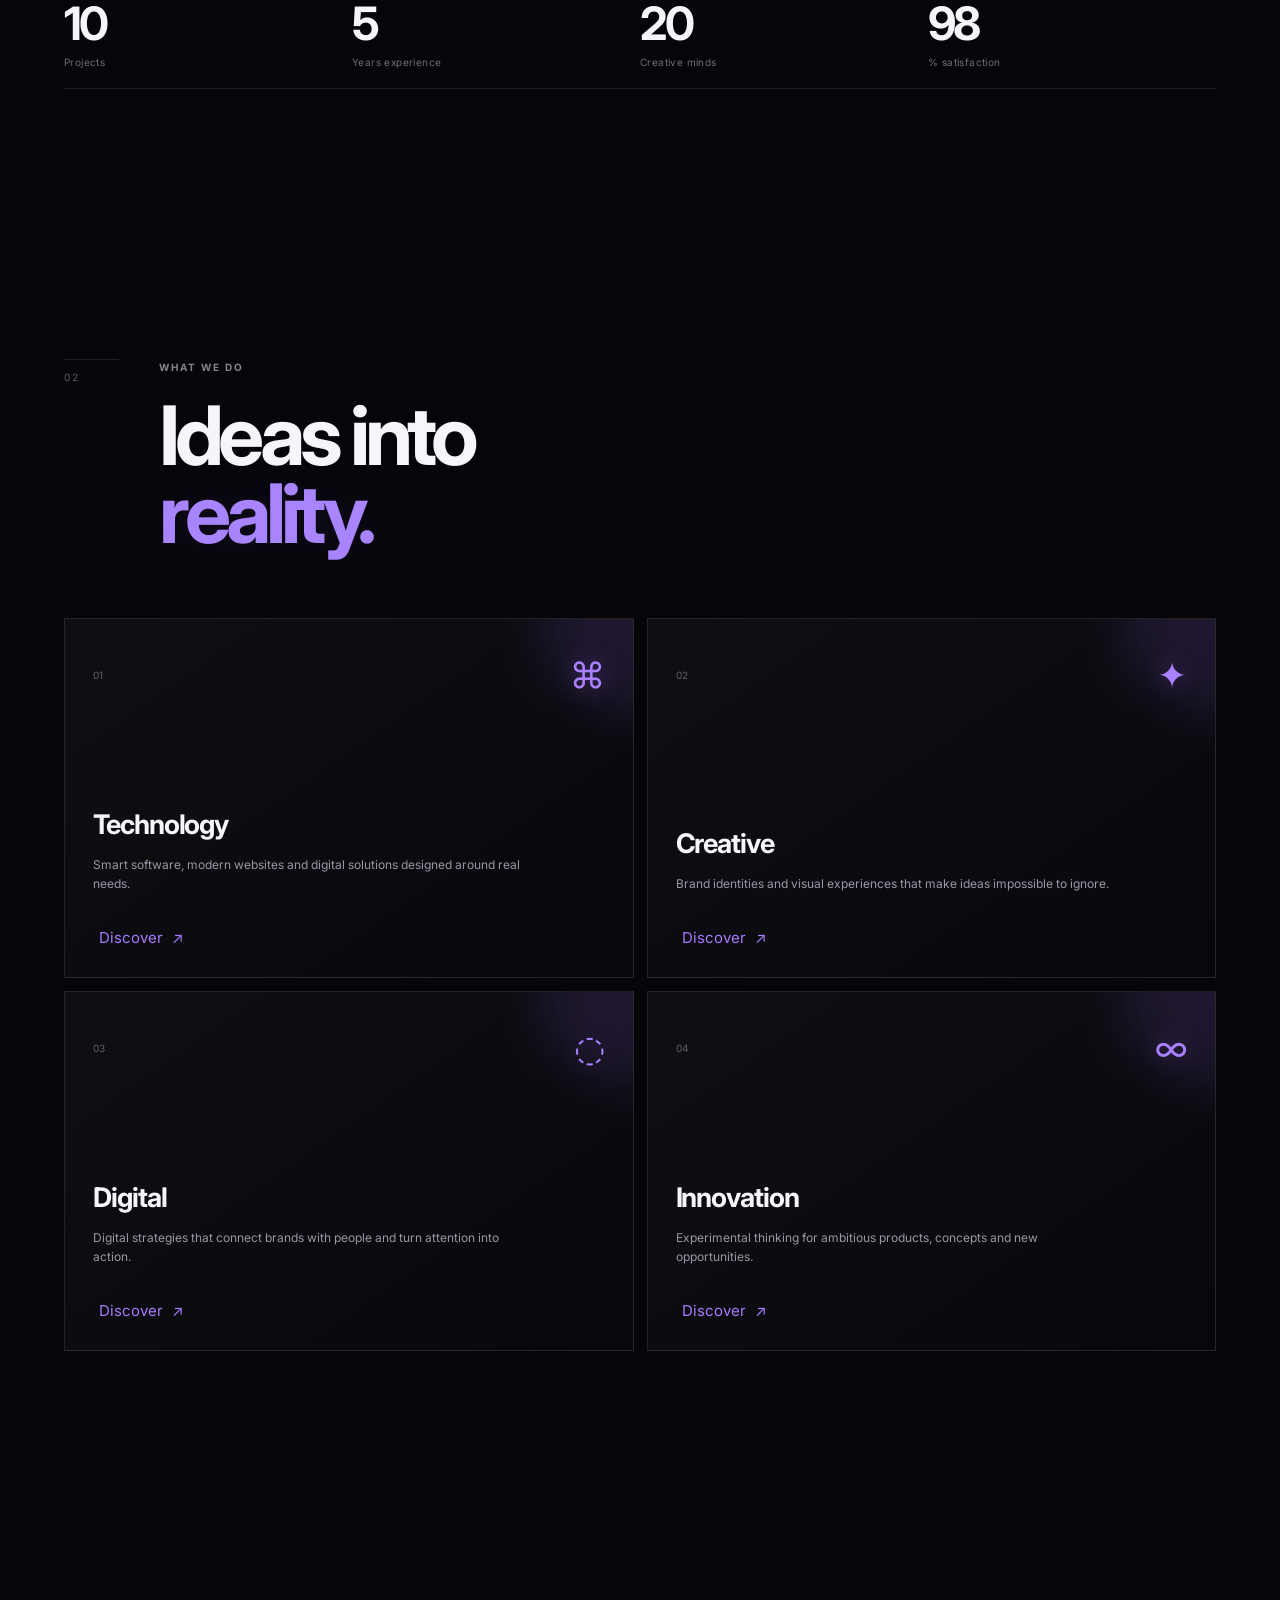
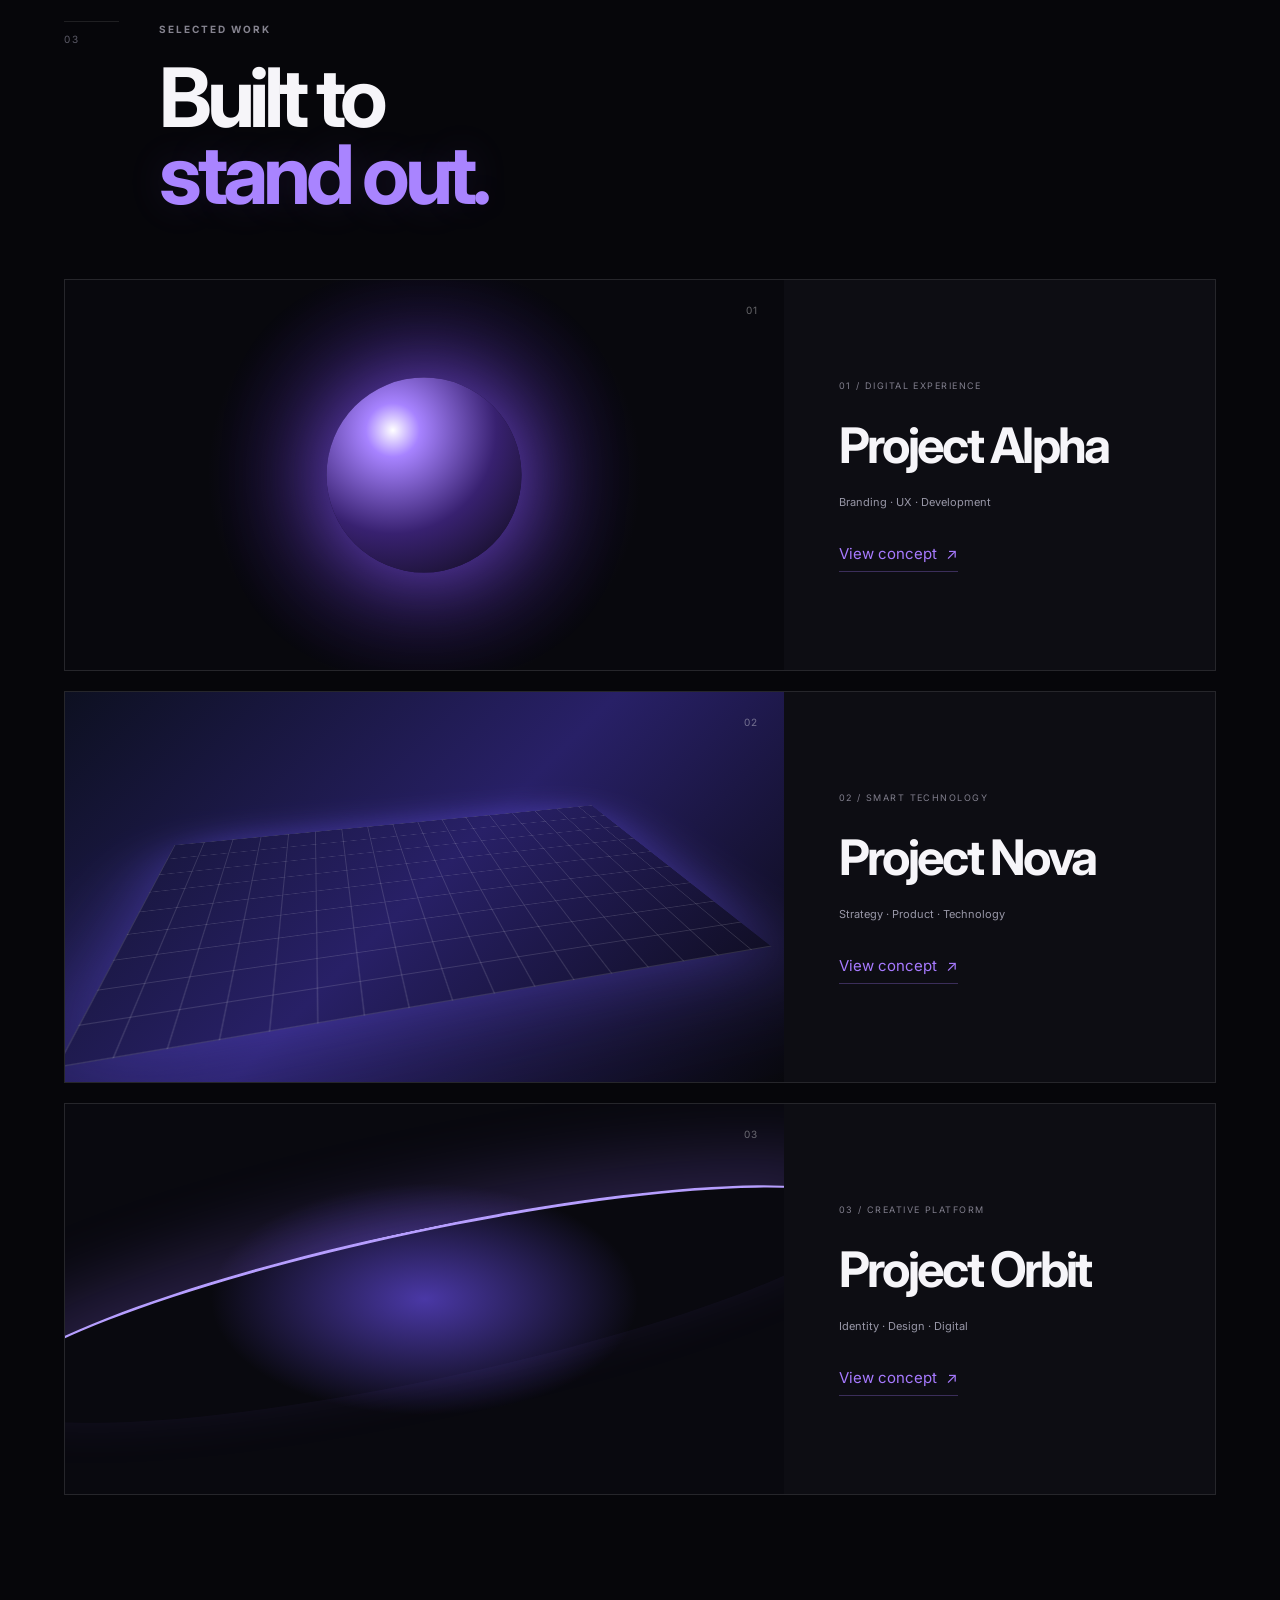
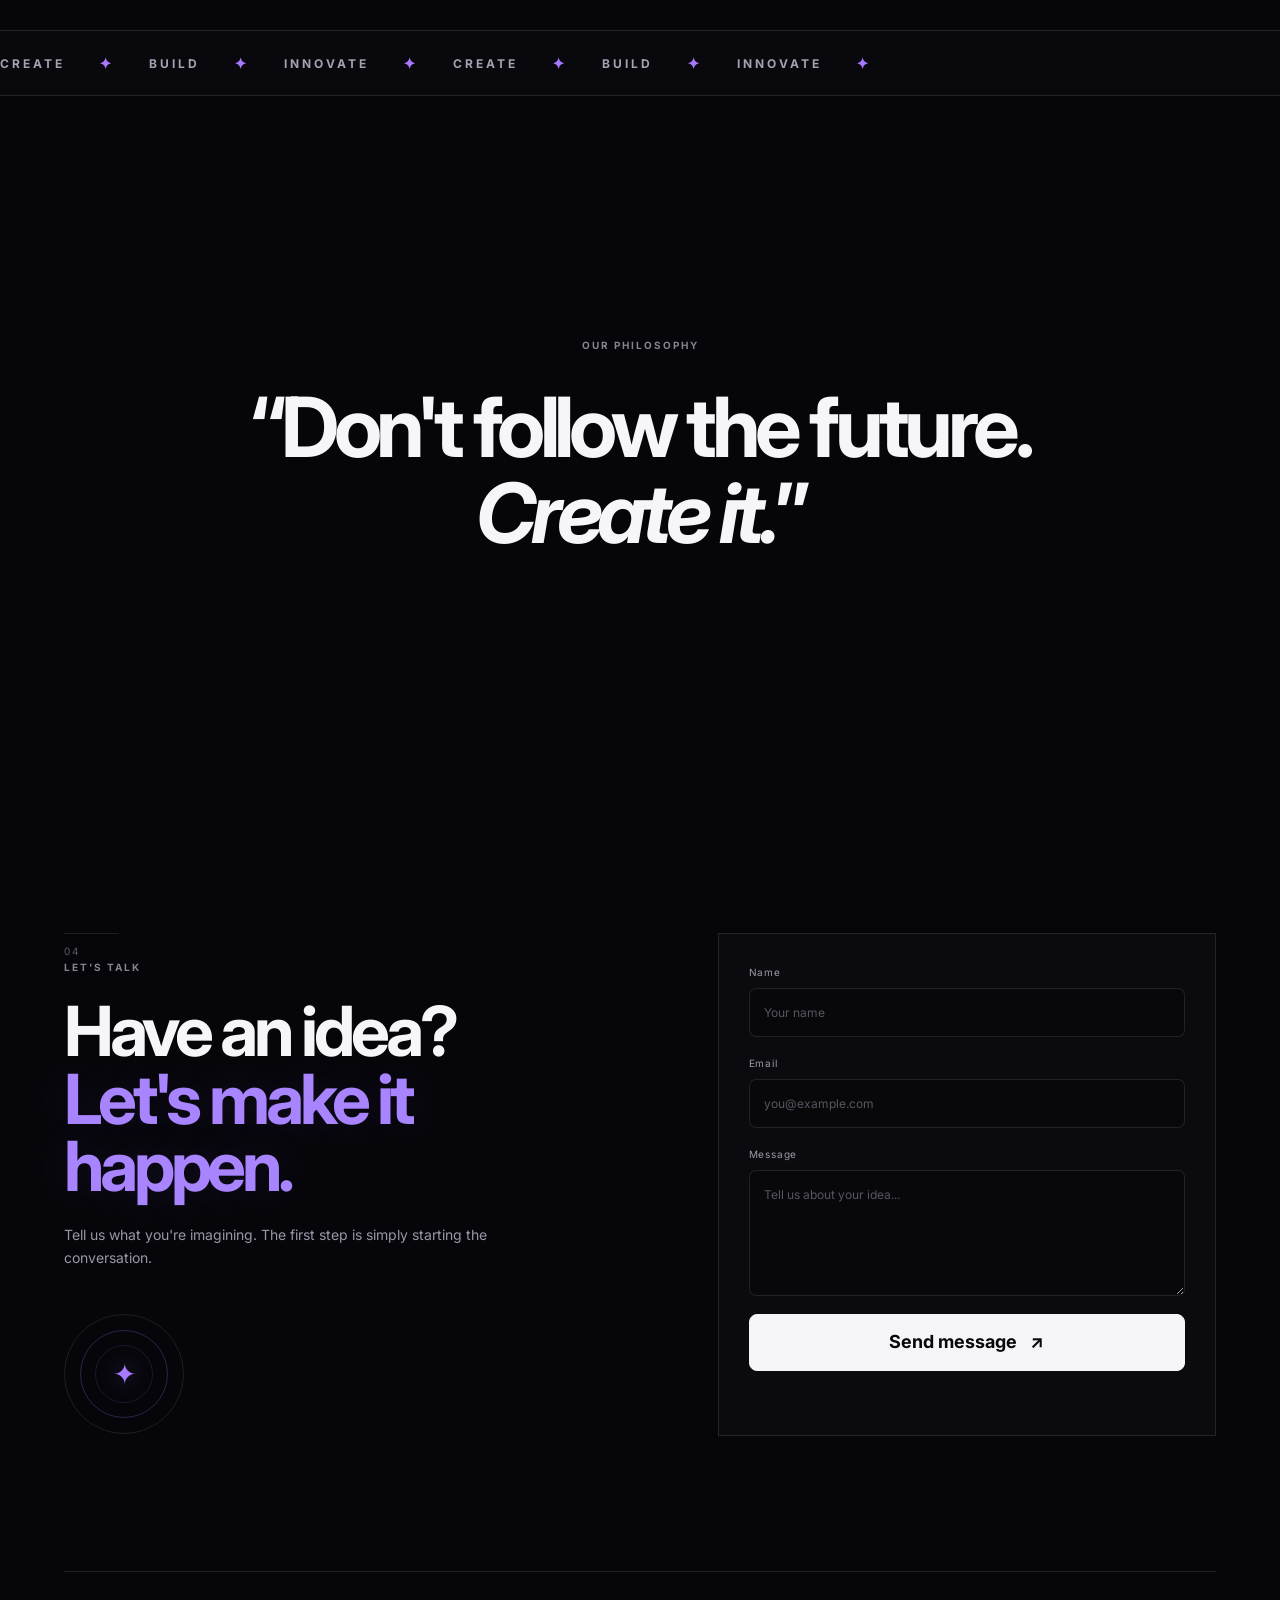
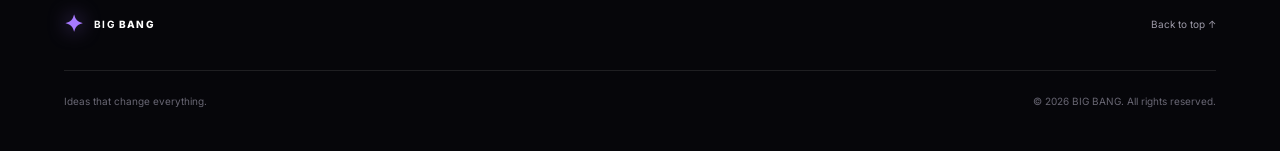
==== commit c698476d: "Add files via upload" ====
--- a/index.html
+++ b/index.html
@@ -31,10 +31,9 @@
     </nav>
 
     <div class="header-actions">
-      <button class="lang-toggle" type="button" id="langToggle" aria-label="Switch to Persian language" title="Switch language">
+      <a class="lang-toggle" href="fa.html" aria-label="رفتن به نسخه فارسی" title="فارسی">
         <span class="flag flag-fa" aria-hidden="true">🇮🇷</span>
-        <span class="flag flag-us" aria-hidden="true">🇺🇸</span>
-      </button>
+      </a>
       <button class="menu-toggle" type="button" aria-label="Open menu" aria-expanded="false">
         <span></span><span></span>
       </button>
--- a/style.css
+++ b/style.css
@@ -130,9 +130,3 @@
   .cursor-glow{display:none}
 }
 @media(prefers-reduced-motion:reduce){*,*::before,*::after{animation-duration:.01ms!important;animation-iteration-count:1!important;scroll-behavior:auto!important;transition-duration:.01ms!important}}
-
-/* Bilingual language switcher */
-.header-actions{display:flex;align-items:center;gap:12px;margin-left:18px}.lang-toggle{width:46px;height:46px;display:grid;place-items:center;border:1px solid rgba(167,122,255,.5);background:rgba(167,122,255,.08);color:#fff;border-radius:50%;font:inherit;cursor:pointer;transition:transform .25s ease,background .25s ease,border-color .25s ease,box-shadow .25s ease;padding:0}.lang-toggle:hover{transform:translateY(-2px);background:rgba(167,122,255,.16);border-color:rgba(167,122,255,.9);box-shadow:0 0 24px rgba(167,122,255,.2)}.lang-toggle .flag{font-size:22px;line-height:1}.lang-toggle .flag[hidden]{display:none}
-body.is-fa{font-family:Vazirmatn,Inter,sans-serif}.is-fa .nav,.is-fa .button,.is-fa .card-link,.is-fa .text-link,.is-fa .scroll-cue,.is-fa .eyebrow,.is-fa .hero-meta,.is-fa .visual-label,.is-fa .marquee-track,.is-fa .contact-form label{font-family:Vazirmatn,Inter,sans-serif}.is-fa .hero h1,.is-fa .section-heading h2,.is-fa .lead,.is-fa .contact h2,.is-fa .quote blockquote,.is-fa .service-card h3,.is-fa .project-info h3{letter-spacing:0;line-height:1.25}.is-fa .hero-text,.is-fa .about-side p,.is-fa .service-card p,.is-fa .project-info>span,.is-fa .contact-copy>p:last-of-type{line-height:2}.is-fa .nav-cta span:last-child,.is-fa .text-link span:last-child,.is-fa .card-link span:last-child{display:inline-block;transform:scaleX(-1)}
-@media(max-width:900px){.header-actions{margin-left:0;gap:9px}.lang-toggle{width:42px;height:42px}.lang-toggle .flag{font-size:20px}.is-fa .nav{font-family:Vazirmatn,Inter,sans-serif}}
-@media(max-width:560px){.header-actions{gap:8px}.lang-toggle{width:40px;height:40px}.lang-toggle .flag{font-size:19px}.is-fa .hero h1{font-size:clamp(44px,13vw,60px)}.is-fa .section-heading h2{font-size:43px}.is-fa .lead{font-size:22px}.is-fa .service-card h3{font-size:30px}.is-fa .contact h2{font-size:39px}.is-fa .stats{direction:rtl}.is-fa .contact-form{text-align:right}.is-fa .contact-form input,.is-fa .contact-form textarea{text-align:right}.is-fa .footer-top,.is-fa .footer-bottom{font-family:Vazirmatn,Inter,sans-serif}}
